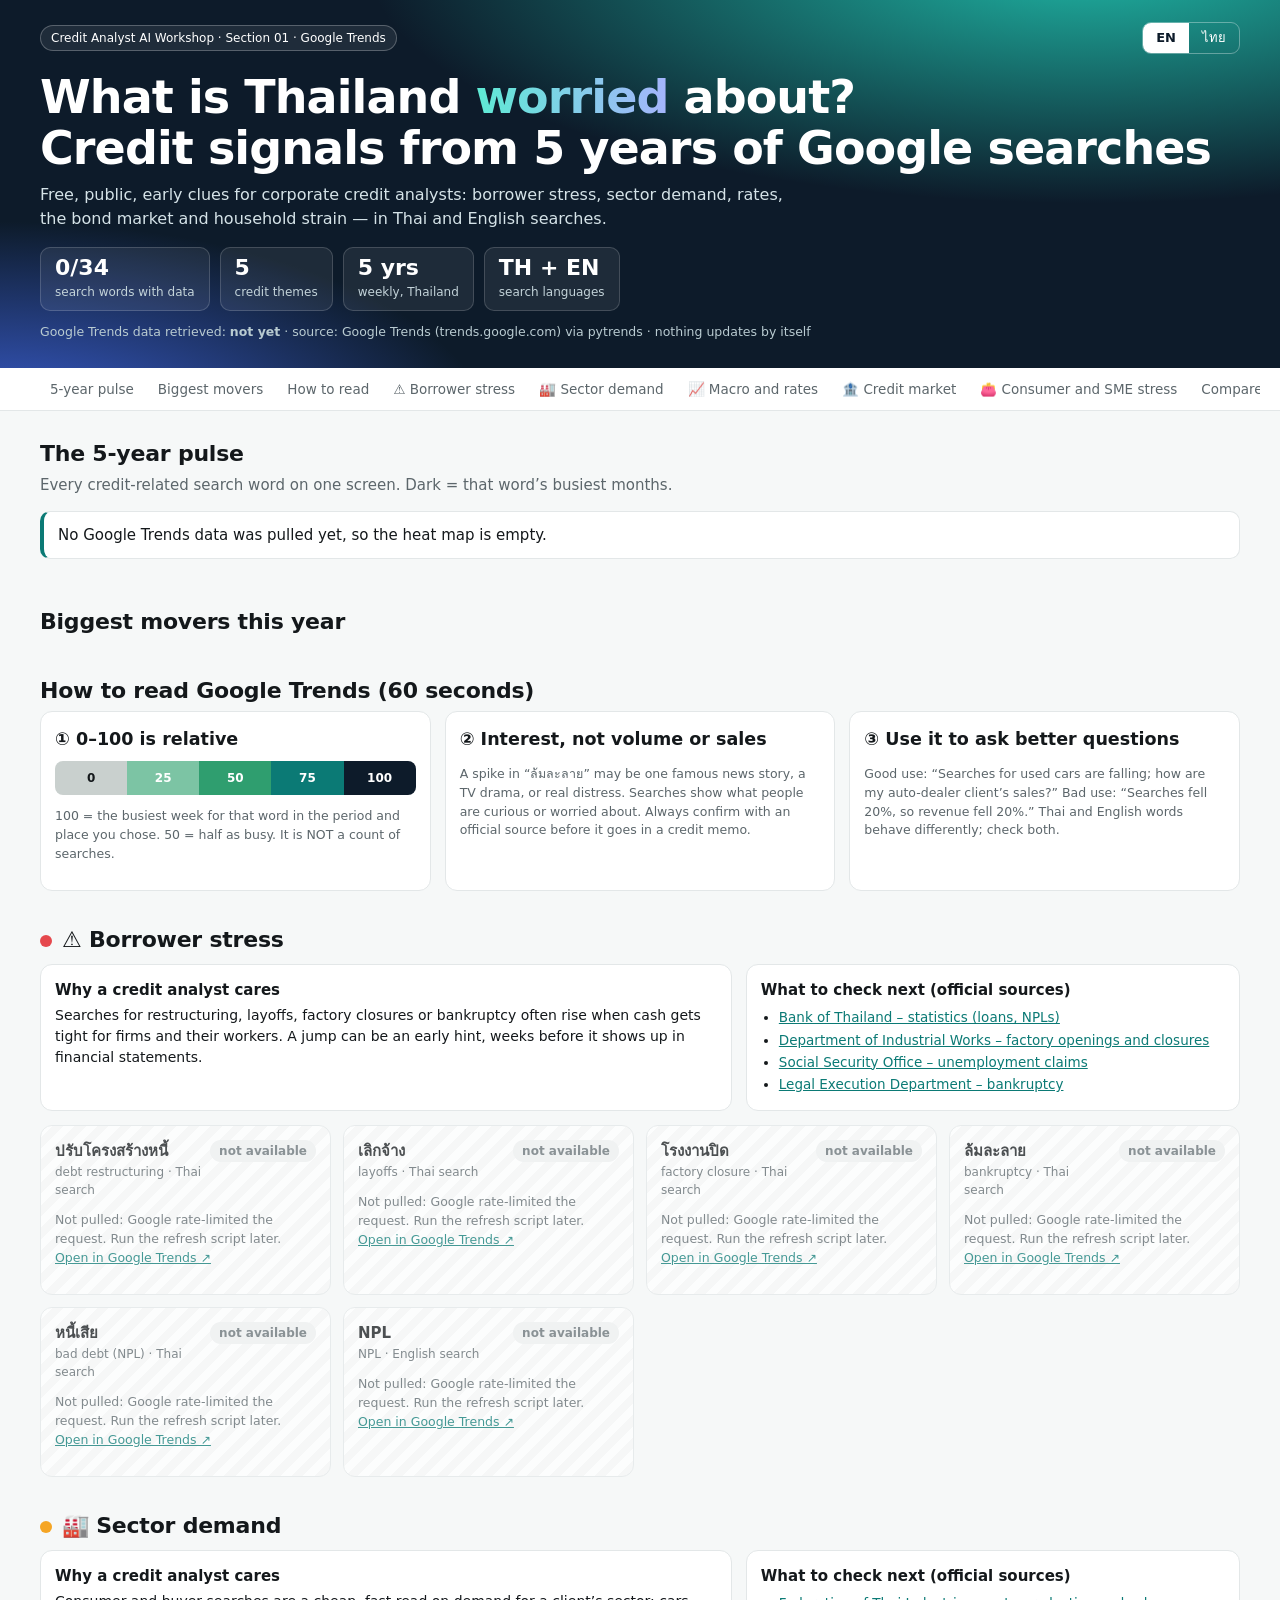
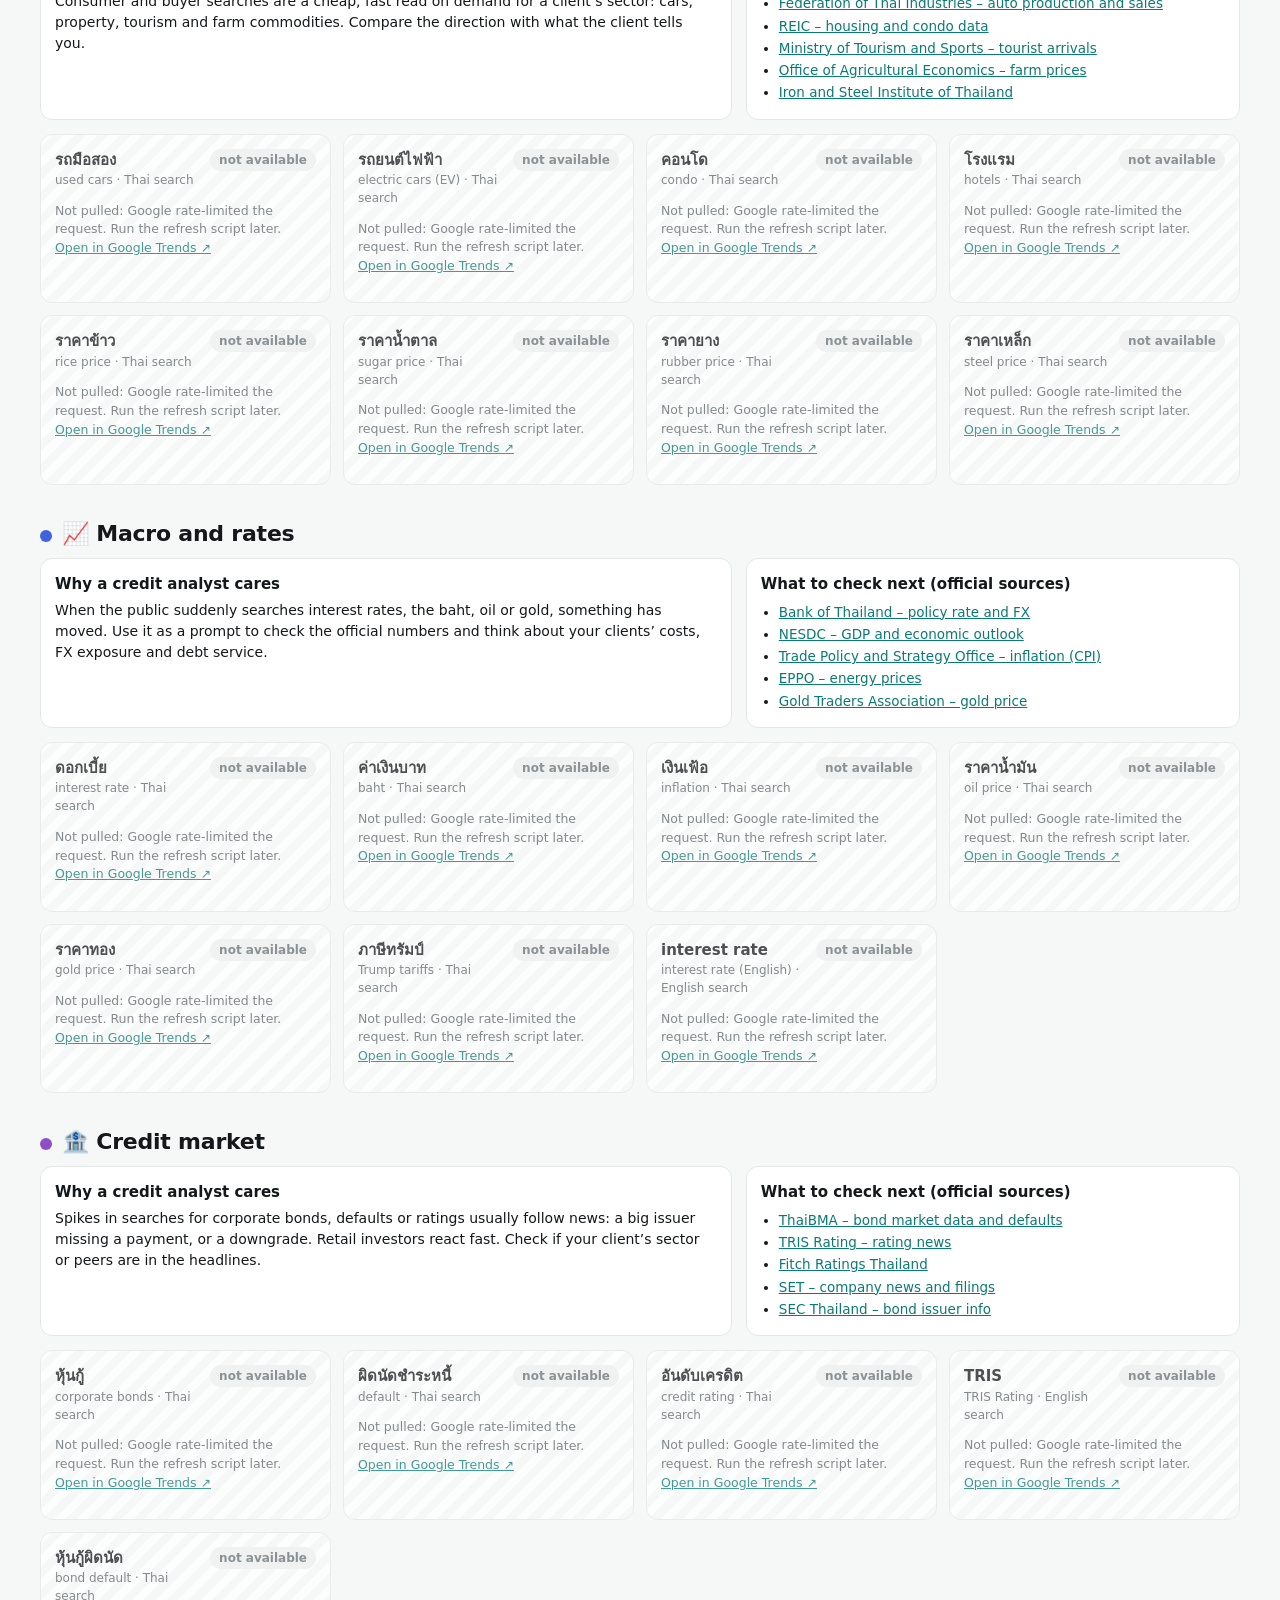
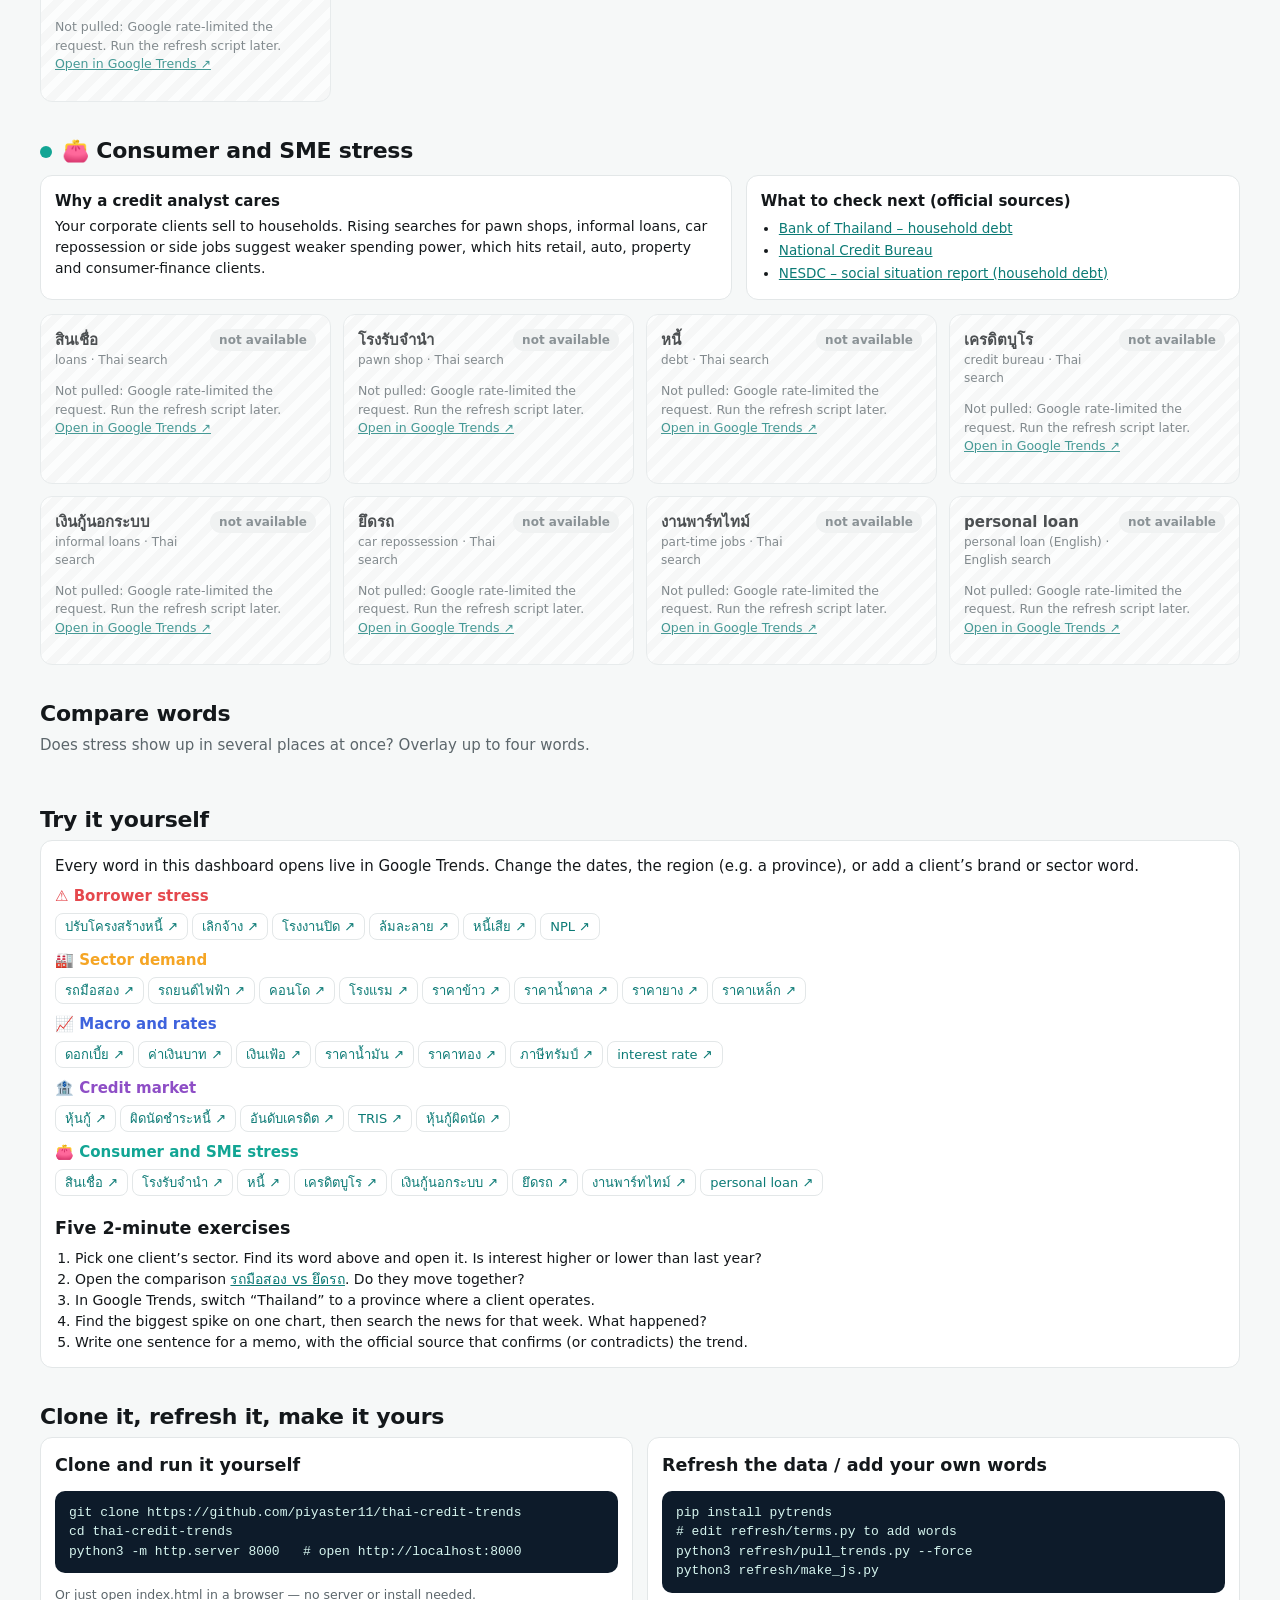
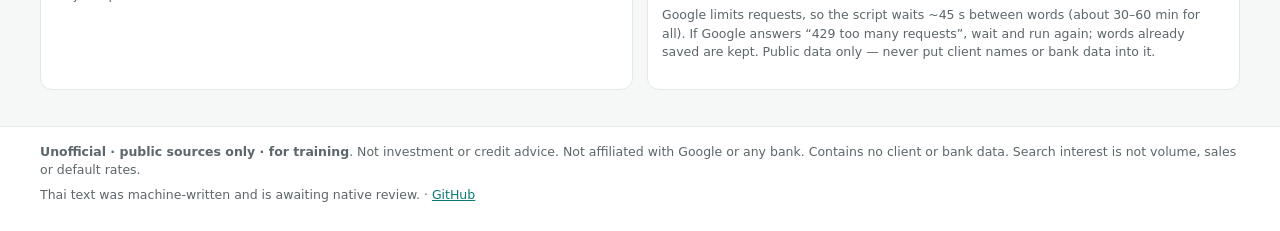
==== index.html @ 71bc517d "Thai Corporate Credit Trends dashboard (data pending)" ====
<!doctype html>
<html lang="en">
<head>
<meta charset="utf-8">
<meta name="viewport" content="width=device-width, initial-scale=1">
<title>Thai Corporate Credit Trends · เทรนด์สินเชื่อธุรกิจไทย</title>
<meta name="description" content="Google Trends for Thai corporate credit analysts: borrower stress, sector demand, macro, credit market and consumer stress. Thai + English. Unofficial, for training.">
<link rel="stylesheet" href="style.css">
</head>
<body data-lg="en">
<header class="hero"><div class="wrap">
 <div class="toprow"><span class="pill" id="t-badge"></span>
  <div class="seg" role="group" aria-label="Language"><button data-lang="en">EN</button><button data-lang="th">ไทย</button></div></div>
 <h1 id="t-title"></h1><p class="sub" id="t-sub"></p>
 <div class="stats" id="stats"></div>
 <p class="fresh" id="fresh"></p>
</div></header>
<nav class="nav" id="nav"><div class="wrap" id="navin"></div></nav>
<main class="wrap" id="main"></main>
<footer><div class="wrap" id="foot"></div></footer>
<div class="modal" id="modal" hidden><div class="mbox"><button class="x" id="mx" aria-label="close">×</button><div id="mbody"></div></div></div>
<script src="content.js"></script>
<script src="data/trends.js"></script>
<script src="app.js"></script>
</body>
</html>
---- style.css ----
:root{--ink:#14181b;--mute:#5c666b;--faint:#8b9499;--line:#e3e7e8;--bg:#f6f8f8;--card:#fff;--up:#0a7b5c;--dn:#c2261e;--fl:#667075;--acc:#0b7a75;--r:12px}
*{box-sizing:border-box}html{scroll-behavior:smooth}
body{margin:0;font:15px/1.5 "Inter","Noto Sans Thai","Sarabun",system-ui,-apple-system,"Segoe UI",sans-serif;color:var(--ink);background:var(--bg)}
.wrap{max-width:1240px;margin:0 auto;padding:0 20px}
a{color:var(--acc)}
.hero{background:radial-gradient(1200px 400px at 85% -10%,#1fb5a4 0,transparent 60%),radial-gradient(900px 400px at 0% 120%,#3e63dd 0,transparent 55%),#0d1b2a;color:#fff;padding:22px 0 26px}
.toprow{display:flex;justify-content:space-between;align-items:center;gap:10px;flex-wrap:wrap}
.pill{font-size:12px;border:1px solid #ffffff40;border-radius:99px;padding:3px 10px;background:#ffffff14}
.seg{display:inline-flex;border:1px solid #ffffff55;border-radius:9px;overflow:hidden}
.seg button{font:inherit;font-size:13px;background:transparent;color:#fff;border:0;padding:5px 13px;cursor:pointer}
.seg button.on{background:#fff;color:#0d1b2a;font-weight:650}
.hero h1{font-size:clamp(26px,4.4vw,46px);line-height:1.12;margin:18px 0 8px;letter-spacing:-.02em}
.hero h1 em{font-style:normal;background:linear-gradient(90deg,#5eead4,#a5b4fc);-webkit-background-clip:text;background-clip:text;color:transparent}
.hero .sub{max-width:760px;color:#d5e3e8;margin:0 0 16px;font-size:16px}
.stats{display:flex;gap:10px;flex-wrap:wrap}
.stat{background:#ffffff12;border:1px solid #ffffff2a;border-radius:10px;padding:8px 14px;min-width:110px}
.stat b{display:block;font-size:22px;line-height:1.1}.stat span{font-size:12px;color:#c3d3d9}
.fresh{font-size:12.5px;color:#b9cbd1;margin:12px 0 0}
.nav{position:sticky;top:0;z-index:5;background:#ffffffeb;backdrop-filter:blur(6px);border-bottom:1px solid var(--line)}
.nav .wrap{display:flex;gap:4px;overflow-x:auto;padding-top:6px;padding-bottom:6px;scrollbar-width:none}
.nav a{white-space:nowrap;text-decoration:none;color:var(--mute);font-size:13.5px;padding:5px 10px;border-radius:8px}
.nav a:hover{background:var(--bg);color:var(--ink)}
section{padding:26px 0 6px}
h2{font-size:22px;margin:0 0 4px;letter-spacing:-.01em}
.lede{color:var(--mute);margin:0 0 14px;max-width:820px}
.card{background:var(--card);border:1px solid var(--line);border-radius:var(--r);padding:14px;min-width:0}
.callout{background:#fff;border:1px solid var(--line);border-left:4px solid var(--acc);border-radius:10px;padding:12px 14px;margin:0 0 14px}
.note{font-size:12.5px;color:var(--mute)}
.grid2{display:grid;grid-template-columns:repeat(2,minmax(0,1fr));gap:14px}
.grid3{display:grid;grid-template-columns:repeat(3,minmax(0,1fr));gap:14px}
.spk{display:grid;grid-template-columns:repeat(auto-fill,minmax(270px,1fr));gap:12px}
.tc{cursor:pointer;transition:transform .12s,box-shadow .12s;position:relative}
.tc:hover{transform:translateY(-2px);box-shadow:0 6px 20px #0d1b2a14}
.tc h4{display:flex;justify-content:space-between;gap:8px;margin:0 0 6px;font-size:15px;align-items:flex-start}
.tc h4 small{display:block;font-weight:400;color:var(--mute);font-size:12px}
.arrow{font-size:12px;font-weight:650;border-radius:99px;padding:2px 9px;white-space:nowrap}
.arrow.up{background:#e3f4ee;color:var(--up)}.arrow.dn{background:#fdeceb;color:var(--dn)}.arrow.fl{background:#eef0f1;color:var(--fl)}
.tc svg{width:100%;height:auto;display:block}
.st{font-size:12px;color:var(--mute)}.st b{color:var(--ink)}
.rq{list-style:none;margin:8px 0 0;padding:0;font-size:12px}
.rq li{display:flex;justify-content:space-between;gap:8px;border-top:1px dashed var(--line);padding:3px 0}
.rq li span{overflow:hidden;text-overflow:ellipsis;white-space:nowrap}
.rq b{color:var(--up)}
.na{opacity:.75;background:repeating-linear-gradient(135deg,#fff,#fff 8px,#f6f7f7 8px,#f6f7f7 16px)}
.tag{display:inline-block;font-size:11px;border:1px solid var(--line);border-radius:99px;padding:0 7px;color:var(--mute);background:#fff}
.theme-h{display:flex;gap:10px;align-items:center;margin:0 0 4px}
.theme-h .dot{width:12px;height:12px;border-radius:50%}
.why{display:grid;grid-template-columns:minmax(0,1.4fr) minmax(0,1fr);gap:14px;margin:0 0 14px}
.why ul{margin:6px 0 0;padding-left:18px;font-size:13.5px}.why li{margin:2px 0}
.heat{overflow-x:auto}
.heat table{border-collapse:separate;border-spacing:2px;font-size:12px;min-width:860px;width:100%}
.heat td.lab{white-space:nowrap;padding-right:8px;text-align:right;color:var(--ink);cursor:pointer;max-width:200px;overflow:hidden;text-overflow:ellipsis}
.heat td.c{height:16px;border-radius:3px;min-width:8px}
.heat th{font-weight:400;color:var(--faint);font-size:11px;text-align:left}
.heat tr.th td{padding-top:10px;font-weight:650;font-size:12.5px}
.movers{display:grid;grid-template-columns:repeat(2,minmax(0,1fr));gap:14px}
.mv{display:flex;justify-content:space-between;align-items:center;padding:7px 0;border-top:1px solid var(--line);gap:10px;cursor:pointer}
.mv:first-of-type{border-top:0}
.mv .bar{height:8px;border-radius:4px}
.cmp-pick{display:flex;flex-wrap:wrap;gap:6px;margin:0 0 10px}
.chip{font:inherit;font-size:12.5px;border:1px solid var(--line);background:#fff;border-radius:99px;padding:3px 10px;cursor:pointer}
.chip.on{color:#fff;border-color:transparent}
.big svg{width:100%;height:auto;display:block}
.legend{display:flex;flex-wrap:wrap;gap:12px;font-size:12.5px;margin:6px 0}
.legend i{display:inline-block;width:14px;height:3px;border-radius:2px;vertical-align:middle;margin-right:5px}
.scale{display:flex;height:34px;border-radius:8px;overflow:hidden;margin:8px 0 4px}
.scale div{flex:1;display:flex;align-items:center;justify-content:center;font-size:12px;color:#fff;font-weight:600}
.try a.tl{display:inline-block;margin:3px 4px 3px 0;font-size:13px;text-decoration:none;border:1px solid var(--line);border-radius:8px;padding:3px 9px;background:#fff}
.try a.tl:hover{border-color:var(--acc)}
pre{background:#0d1b2a;color:#d6f5ef;border-radius:10px;padding:12px 14px;overflow-x:auto;font-size:13px}
footer{margin-top:30px;border-top:1px solid var(--line);background:#fff;padding:16px 0 26px;font-size:12.5px;color:var(--mute)}
.modal{position:fixed;inset:0;background:#0d1b2acc;z-index:20;display:flex;align-items:center;justify-content:center;padding:14px}
.modal[hidden]{display:none}
.mbox{background:#fff;border-radius:14px;max-width:980px;width:100%;max-height:92vh;overflow:auto;padding:18px;position:relative}
.x{position:absolute;right:10px;top:6px;font-size:26px;border:0;background:none;cursor:pointer;color:var(--mute)}
.tip{font-size:12.5px;min-height:20px;color:var(--ink)}
@media (max-width:820px){.grid2,.grid3,.why,.movers{grid-template-columns:1fr}.hero .sub{font-size:15px}.stat{min-width:0;flex:1 1 40%}}
@media print{.nav,.seg,.modal{display:none}}
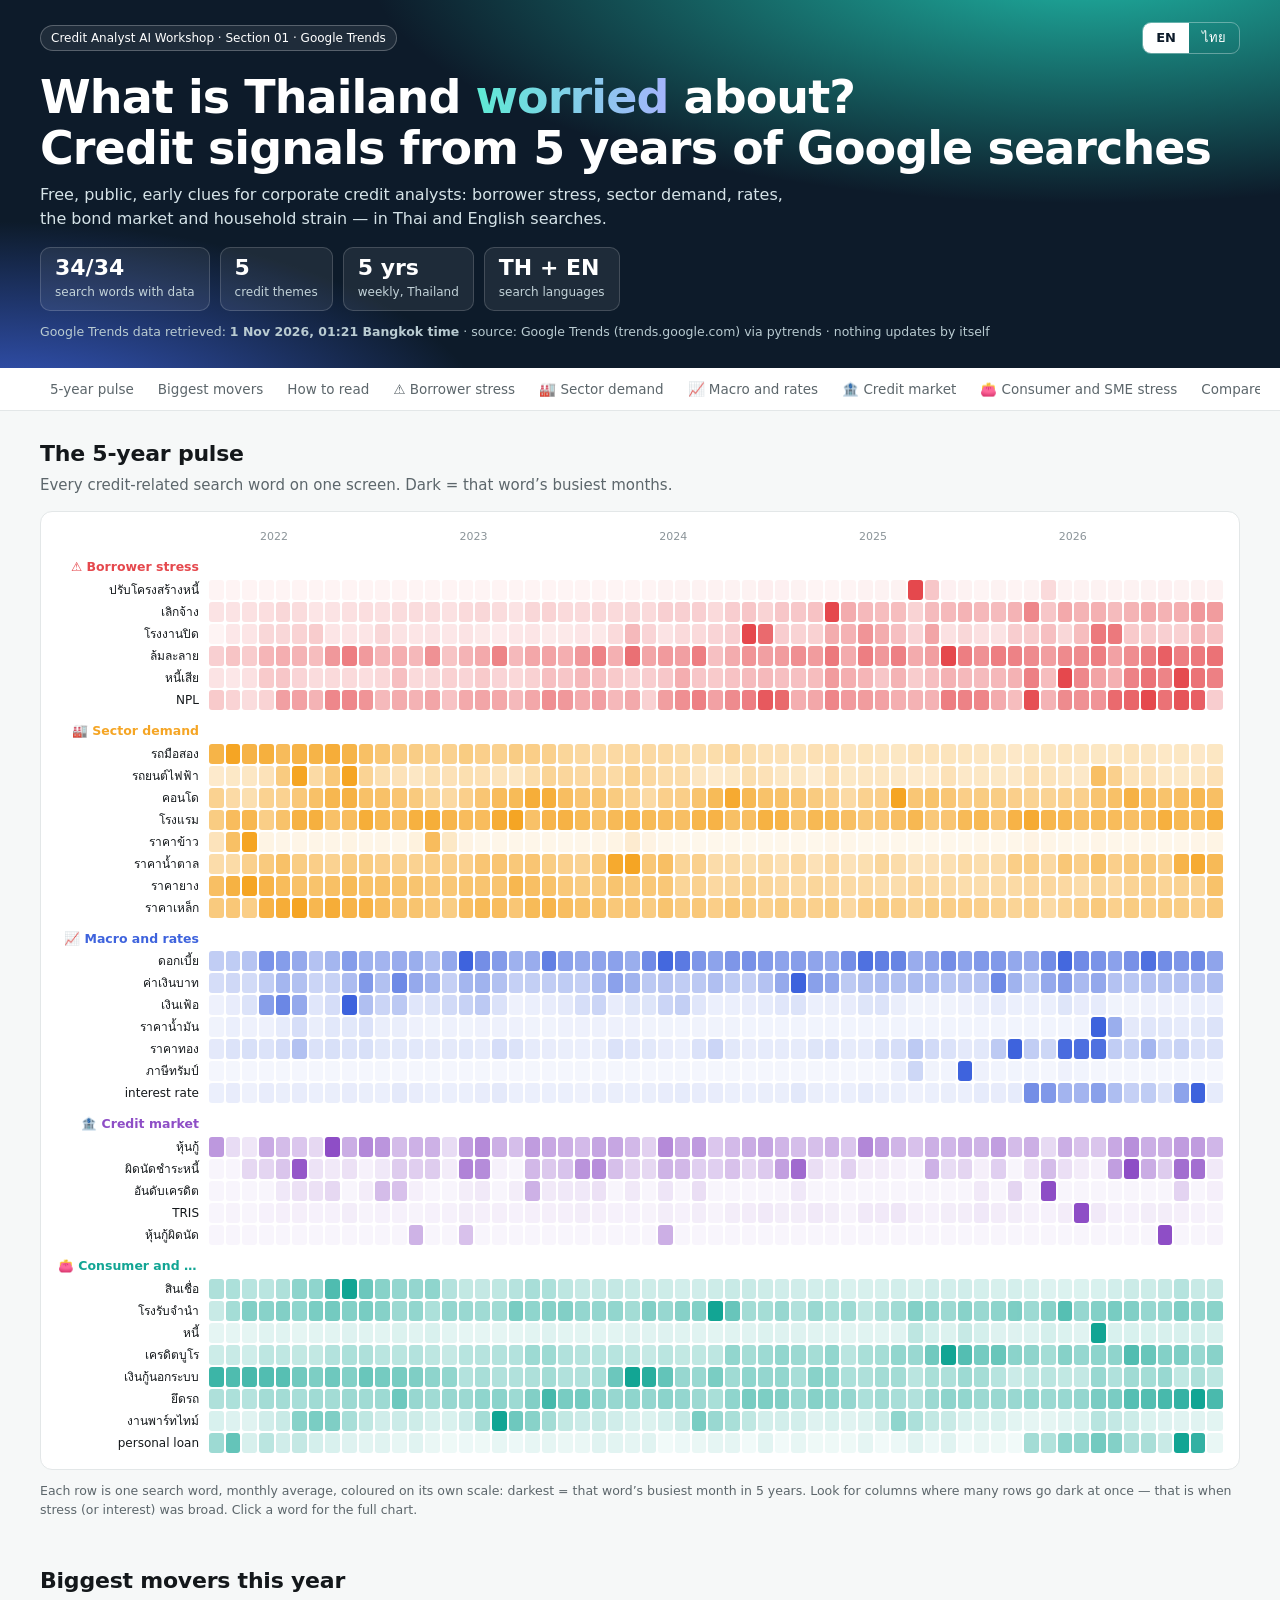
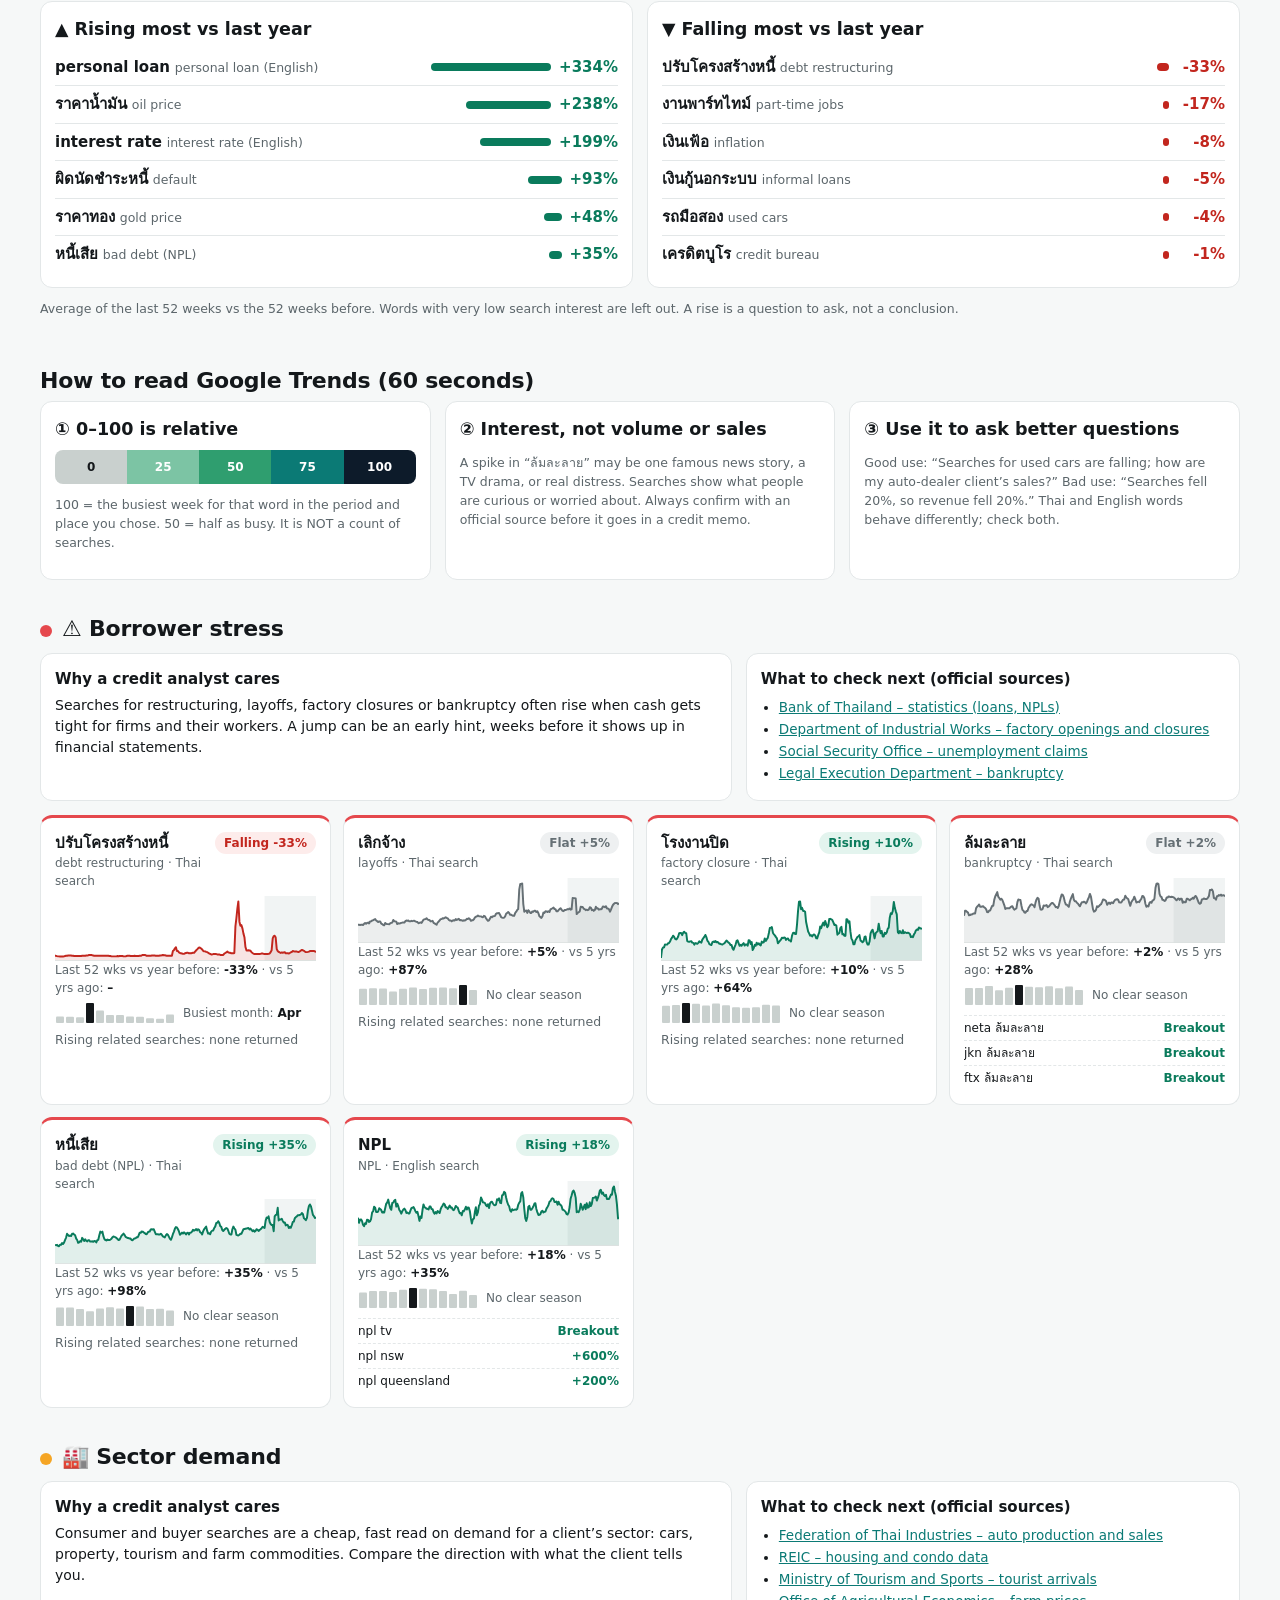
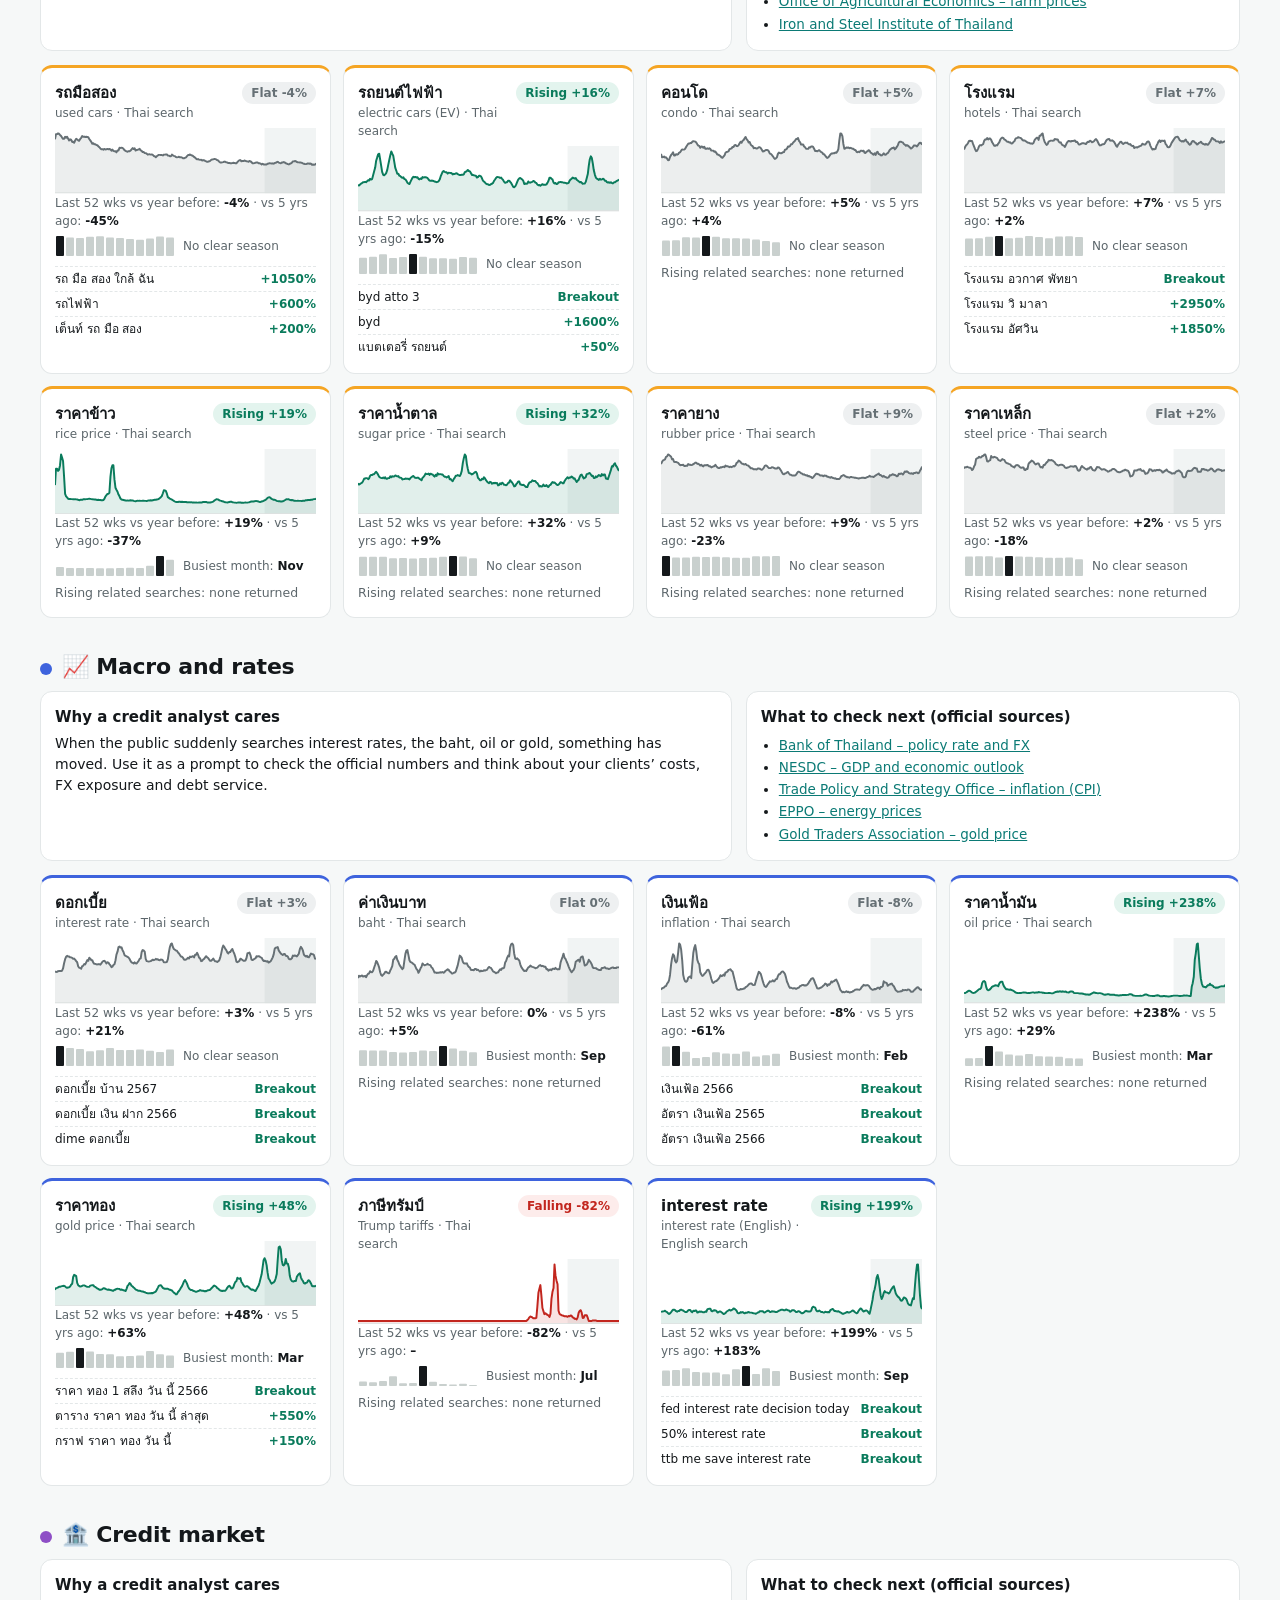
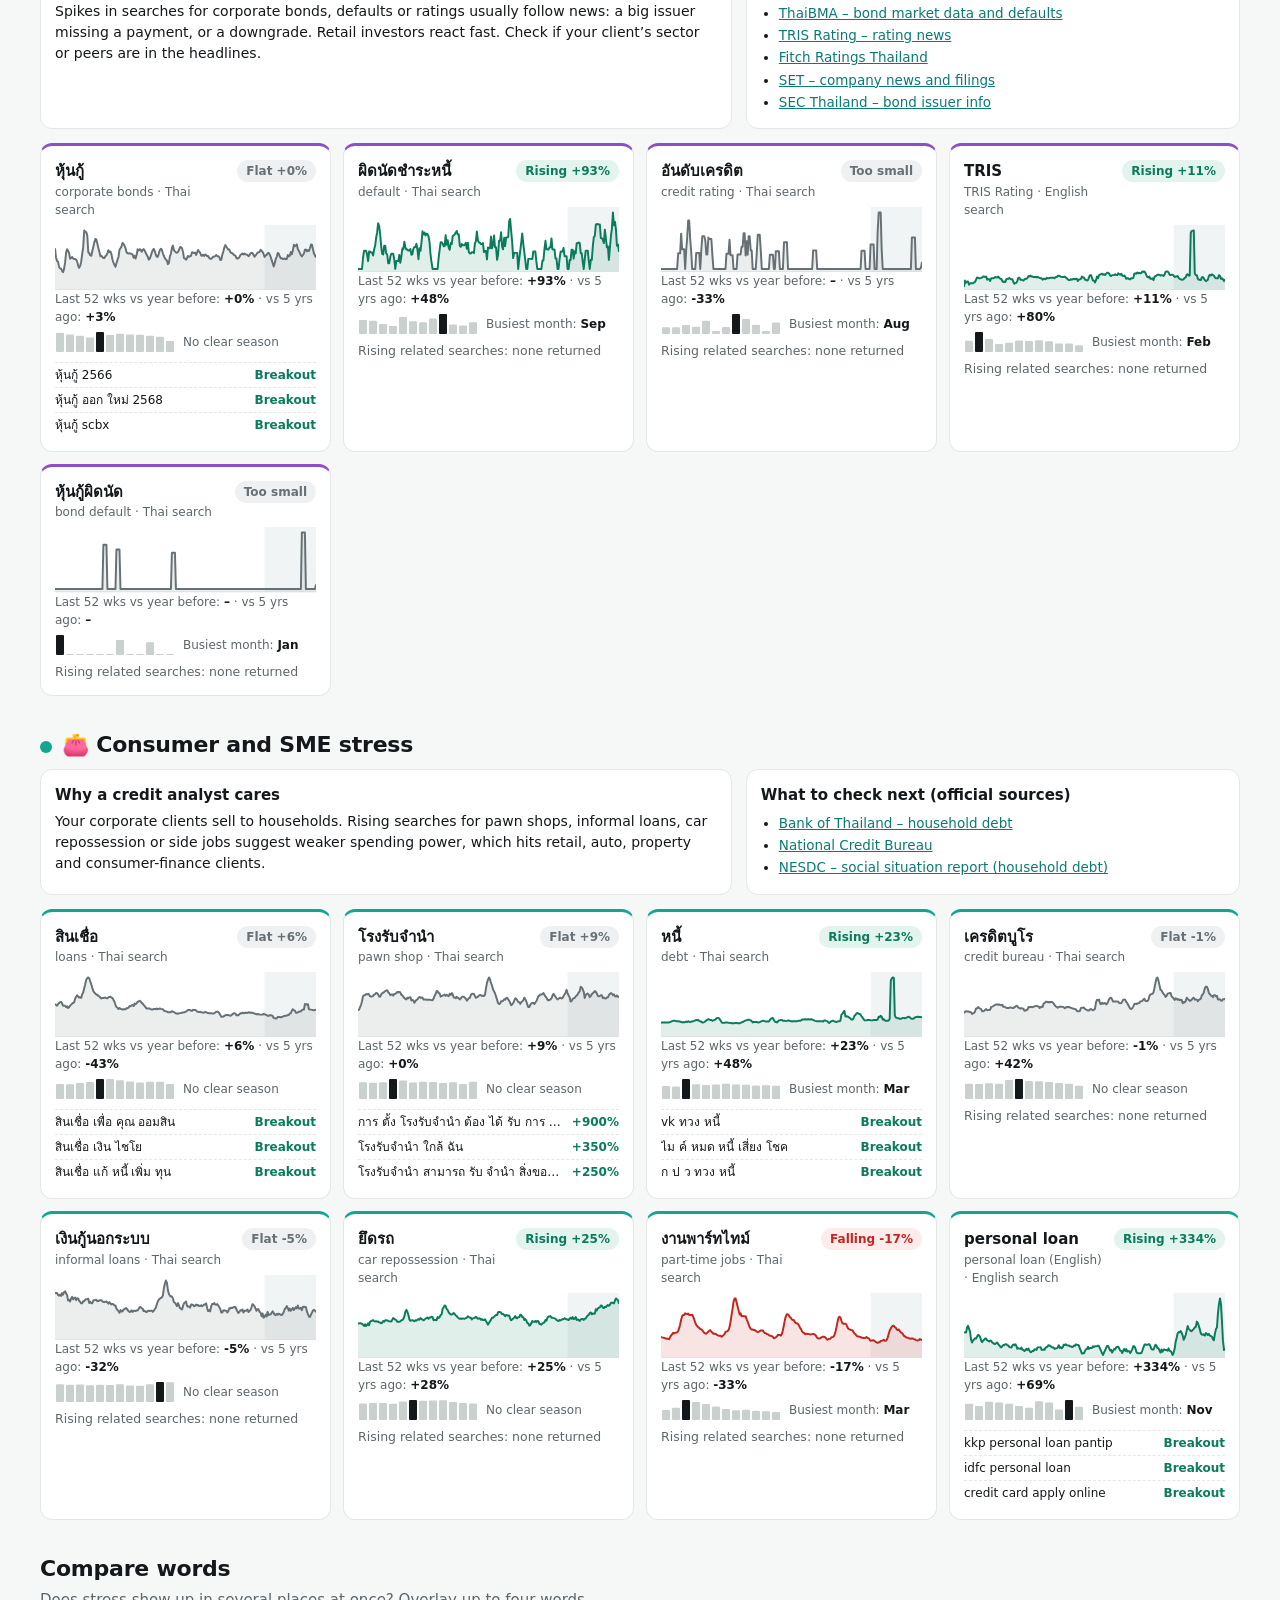
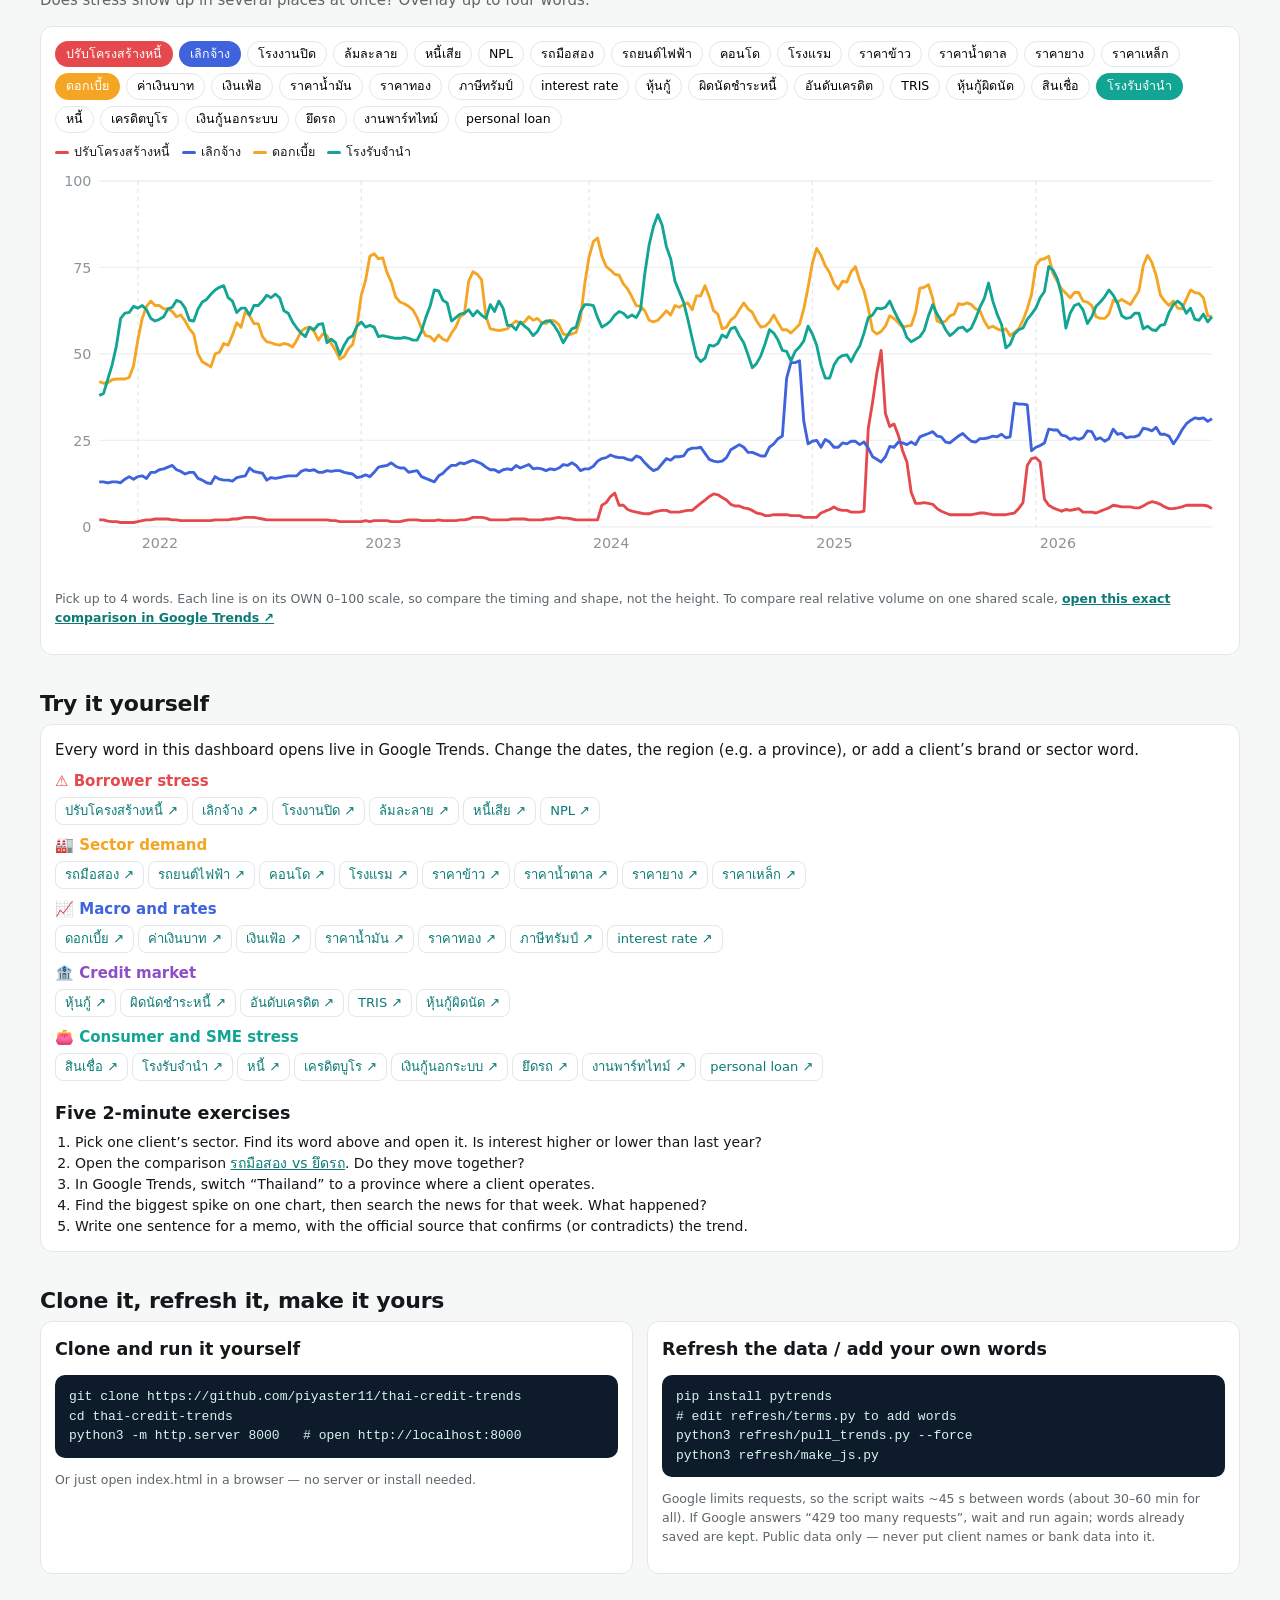
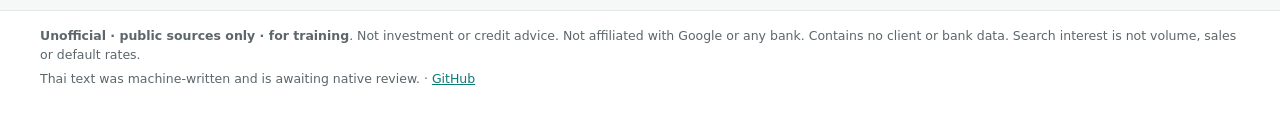
==== commit b32fc655: "Fixed-width heatmap columns, favicon" ====
--- a/index.html
+++ b/index.html
@@ -6,6 +6,7 @@
 <title>Thai Corporate Credit Trends · เทรนด์สินเชื่อธุรกิจไทย</title>
 <meta name="description" content="Google Trends for Thai corporate credit analysts: borrower stress, sector demand, macro, credit market and consumer stress. Thai + English. Unofficial, for training.">
 <link rel="stylesheet" href="style.css">
+<link rel="icon" href="data:image/svg+xml,%3Csvg xmlns=%22http://www.w3.org/2000/svg%22 viewBox=%220 0 100 100%22%3E%3Ctext y=%22.9em%22 font-size=%2290%22%3E📈%3C/text%3E%3C/svg%3E">
 </head>
 <body data-lg="en">
 <header class="hero"><div class="wrap">
--- a/style.css
+++ b/style.css
@@ -48,10 +48,11 @@
 .why{display:grid;grid-template-columns:minmax(0,1.4fr) minmax(0,1fr);gap:14px;margin:0 0 14px}
 .why ul{margin:6px 0 0;padding-left:18px;font-size:13.5px}.why li{margin:2px 0}
 .heat{overflow-x:auto}
-.heat table{border-collapse:separate;border-spacing:2px;font-size:12px;min-width:860px;width:100%}
-.heat td.lab{white-space:nowrap;padding-right:8px;text-align:right;color:var(--ink);cursor:pointer;max-width:200px;overflow:hidden;text-overflow:ellipsis}
+.heat table{table-layout:fixed;border-collapse:separate;border-spacing:2px;font-size:12px;min-width:860px;width:100%}
+.heat td.lab{width:150px;white-space:nowrap;padding-right:8px;text-align:right;color:var(--ink);cursor:pointer;max-width:200px;overflow:hidden;text-overflow:ellipsis}
 .heat td.c{height:16px;border-radius:3px;min-width:8px}
-.heat th{font-weight:400;color:var(--faint);font-size:11px;text-align:left}
+.heat th:first-child{width:150px}
+.heat th{overflow:visible;white-space:nowrap;font-weight:400;color:var(--faint);font-size:11px;text-align:left}
 .heat tr.th td{padding-top:10px;font-weight:650;font-size:12.5px}
 .movers{display:grid;grid-template-columns:repeat(2,minmax(0,1fr));gap:14px}
 .mv{display:flex;justify-content:space-between;align-items:center;padding:7px 0;border-top:1px solid var(--line);gap:10px;cursor:pointer}
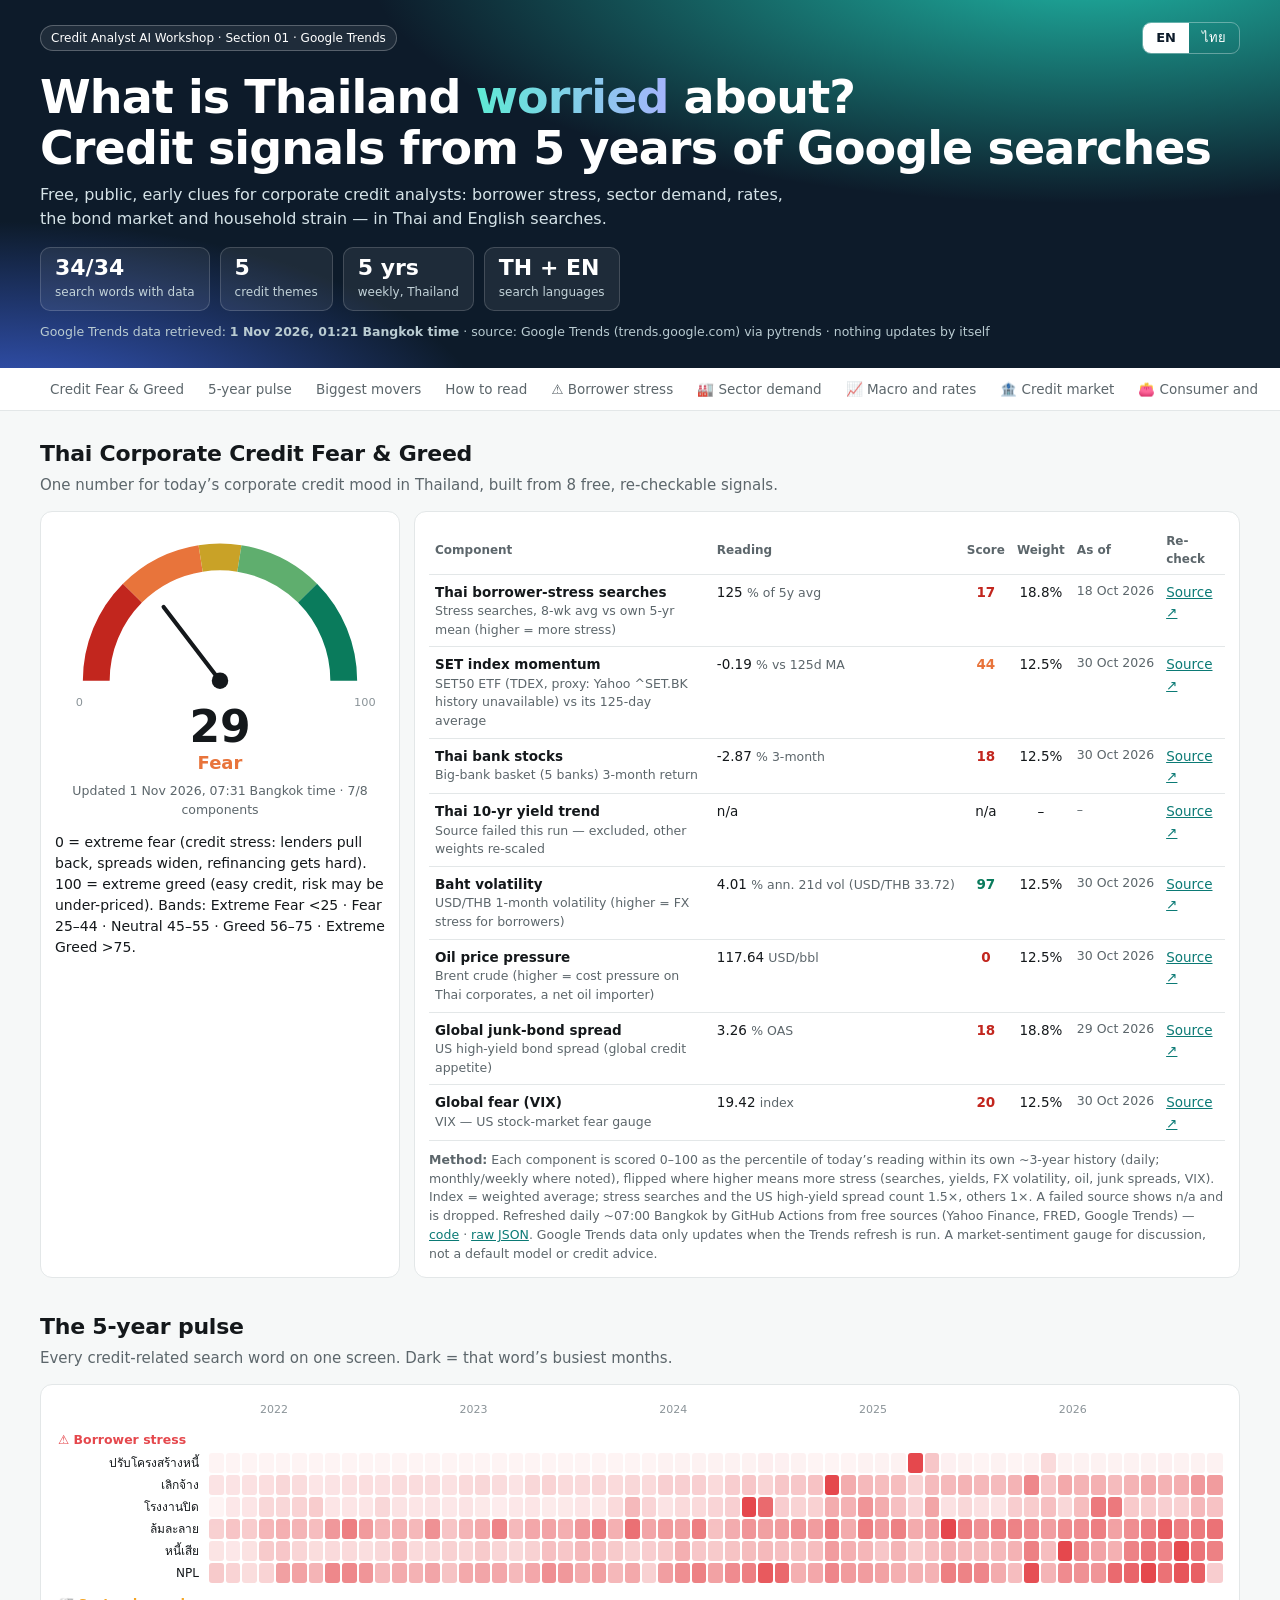
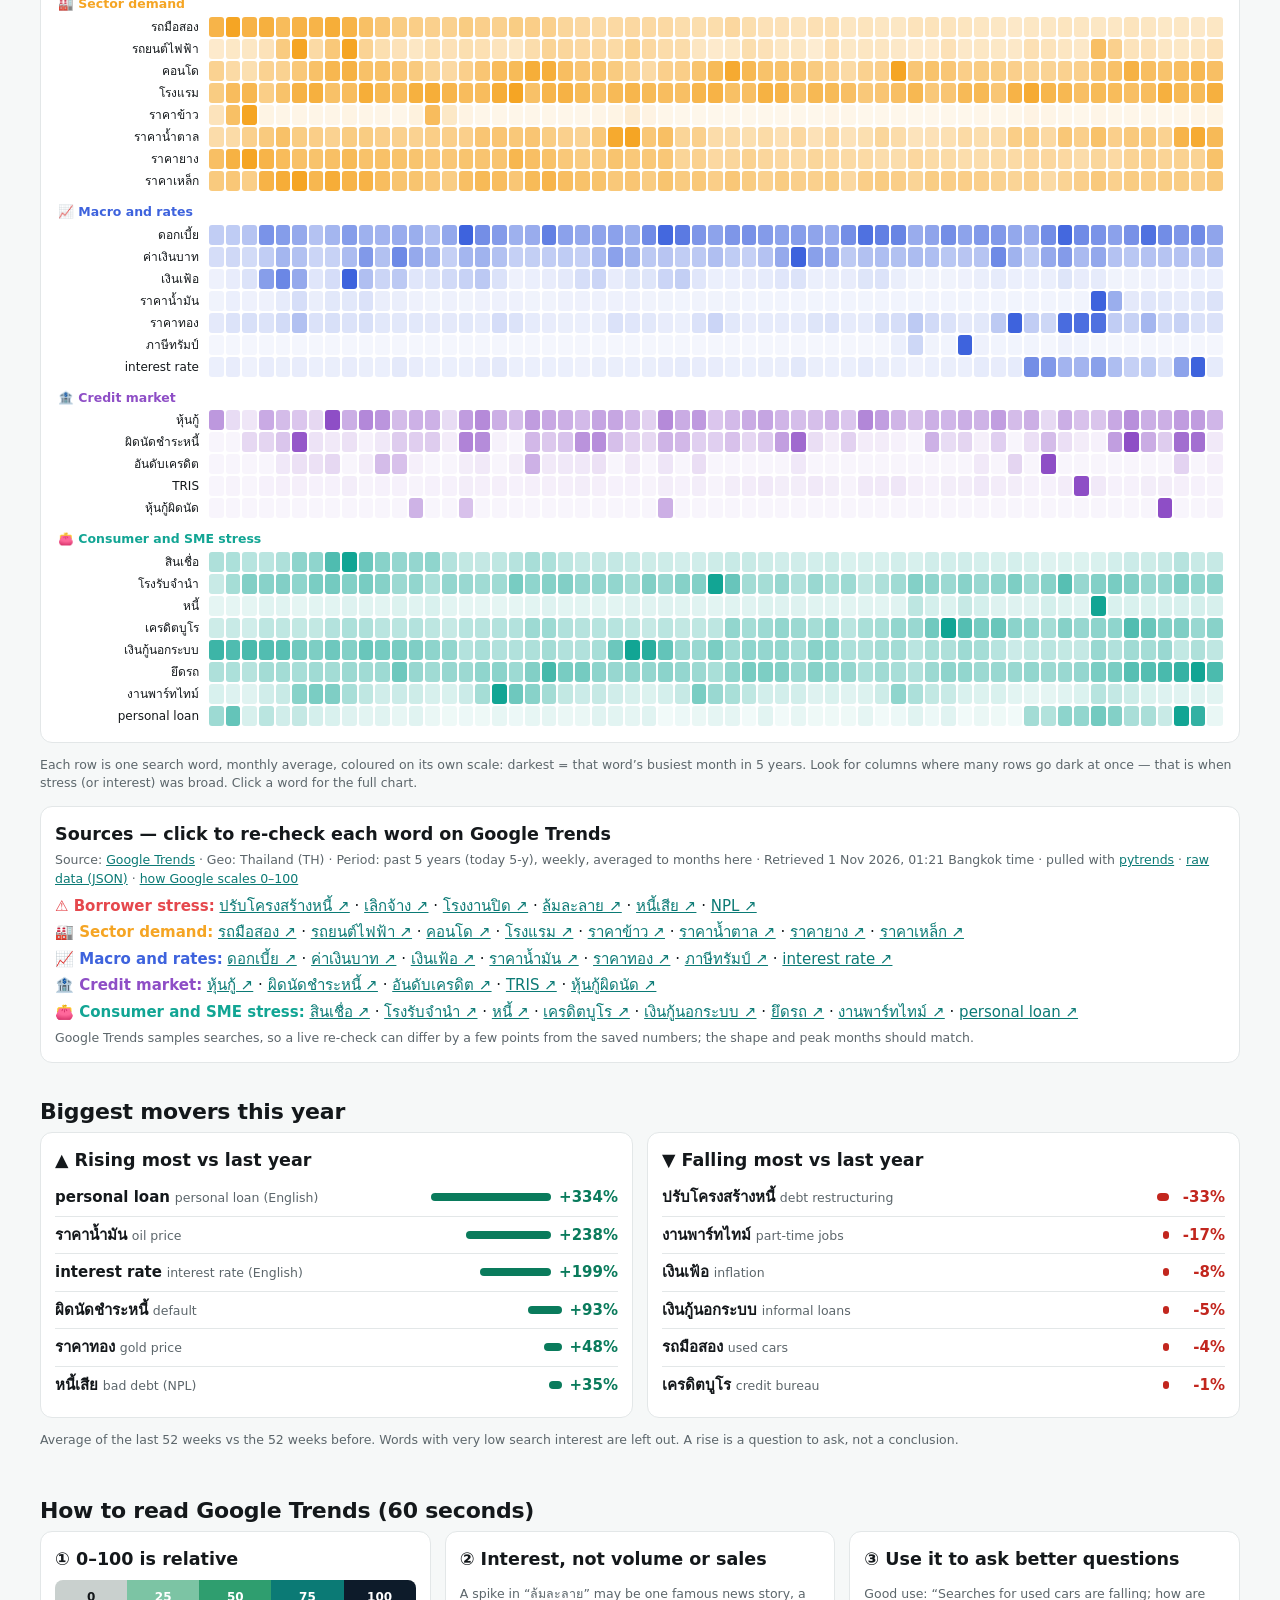
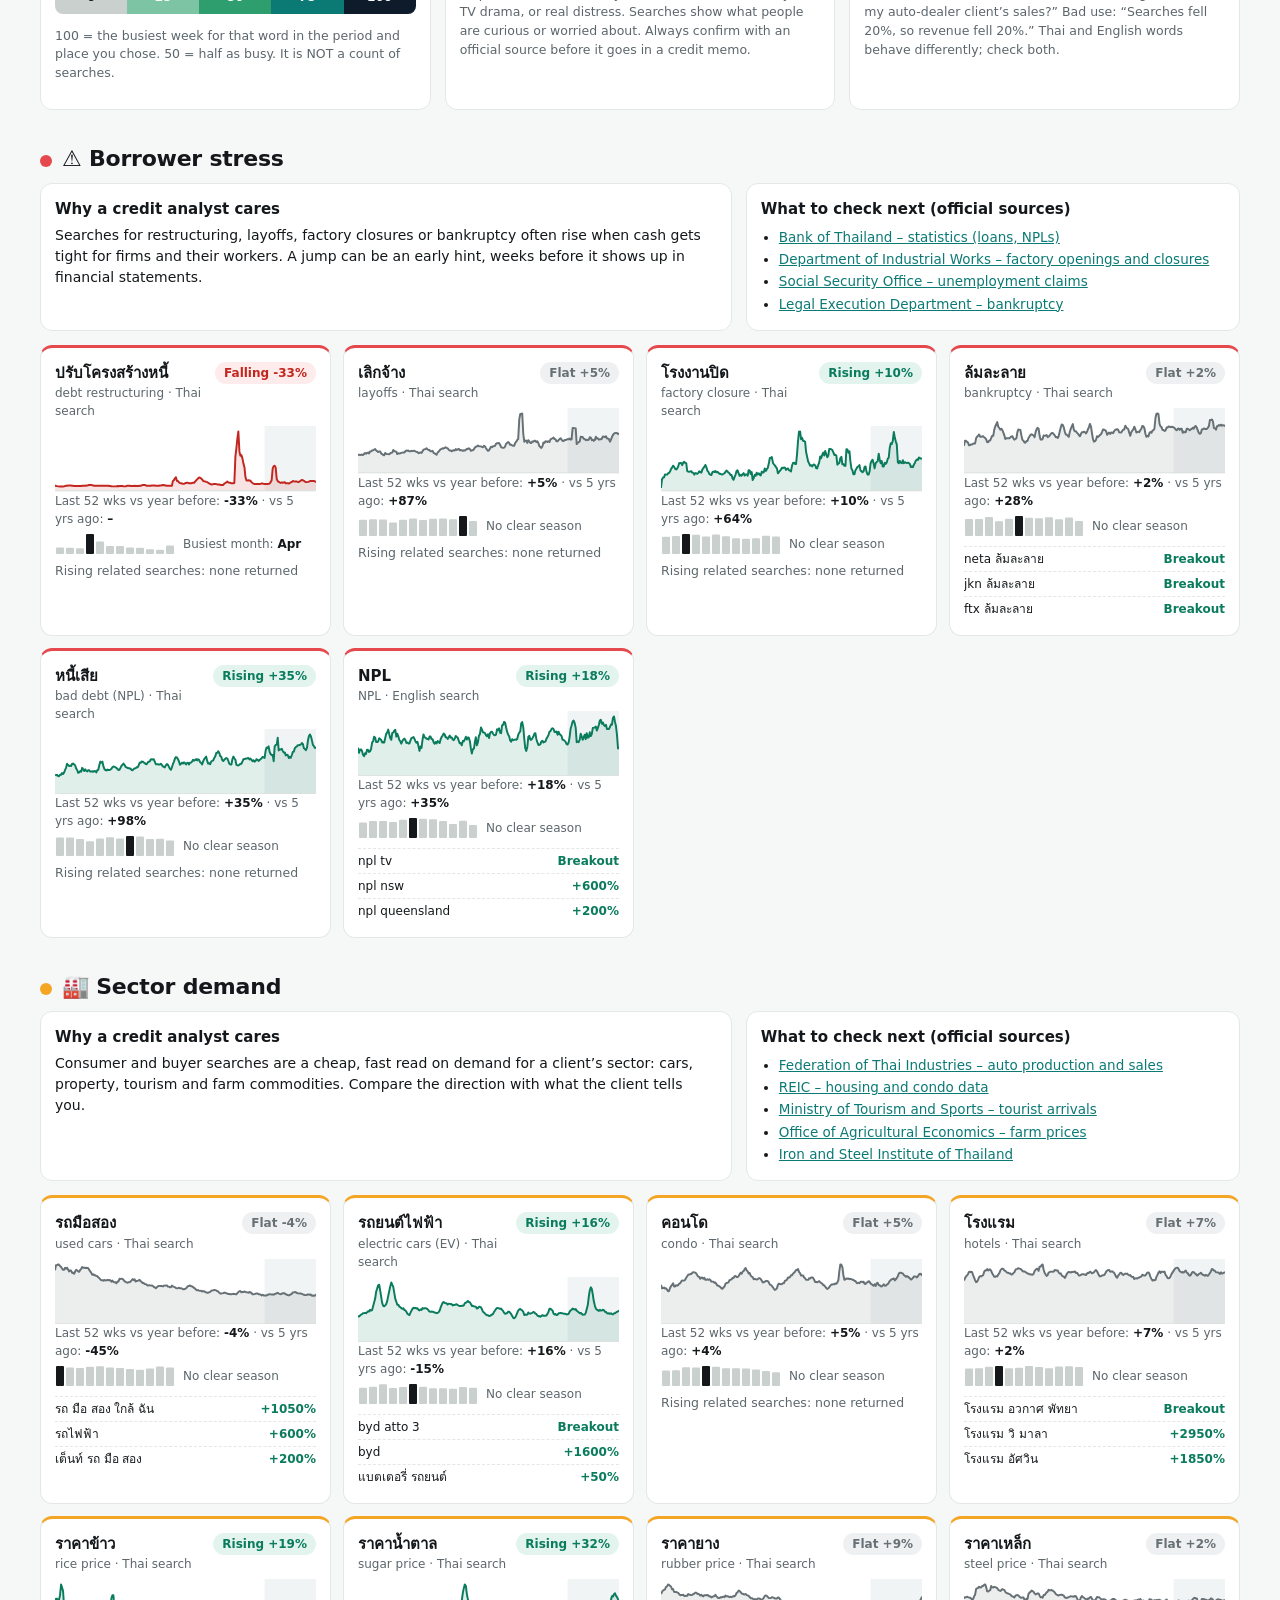
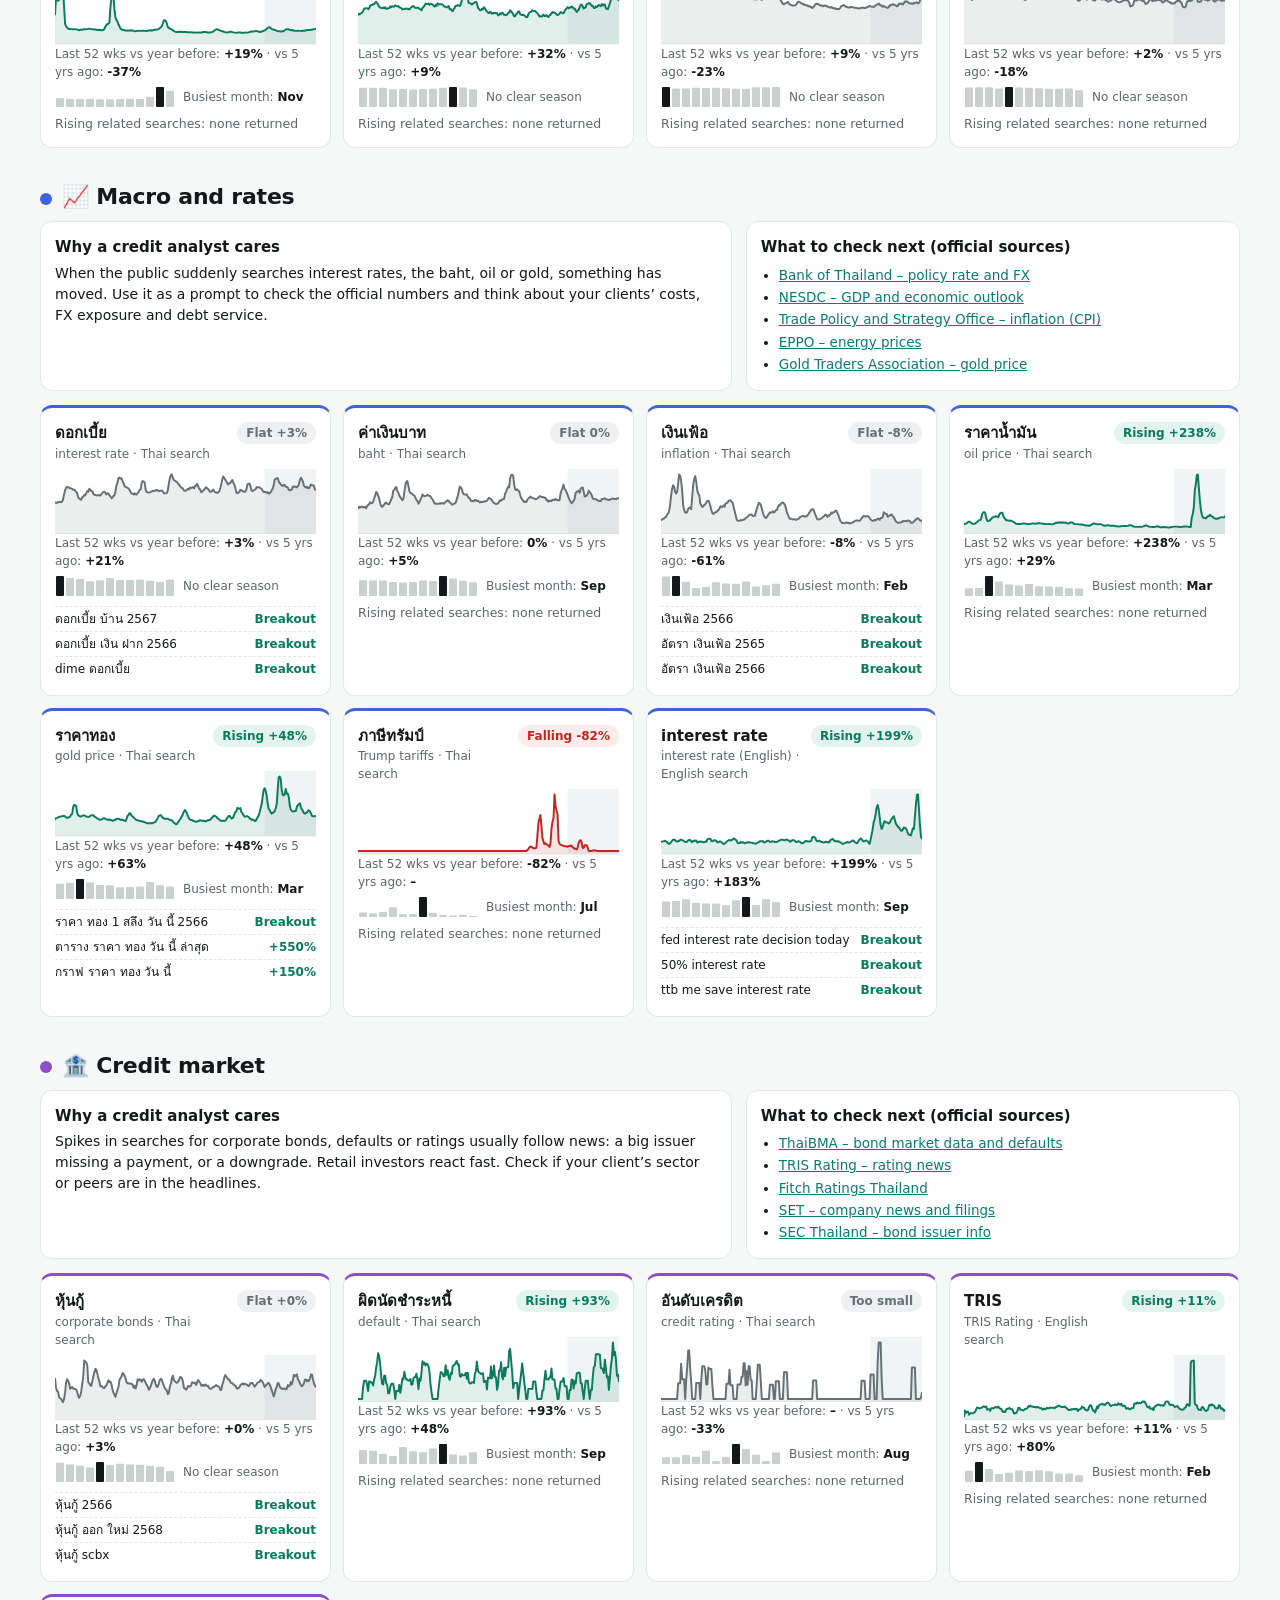
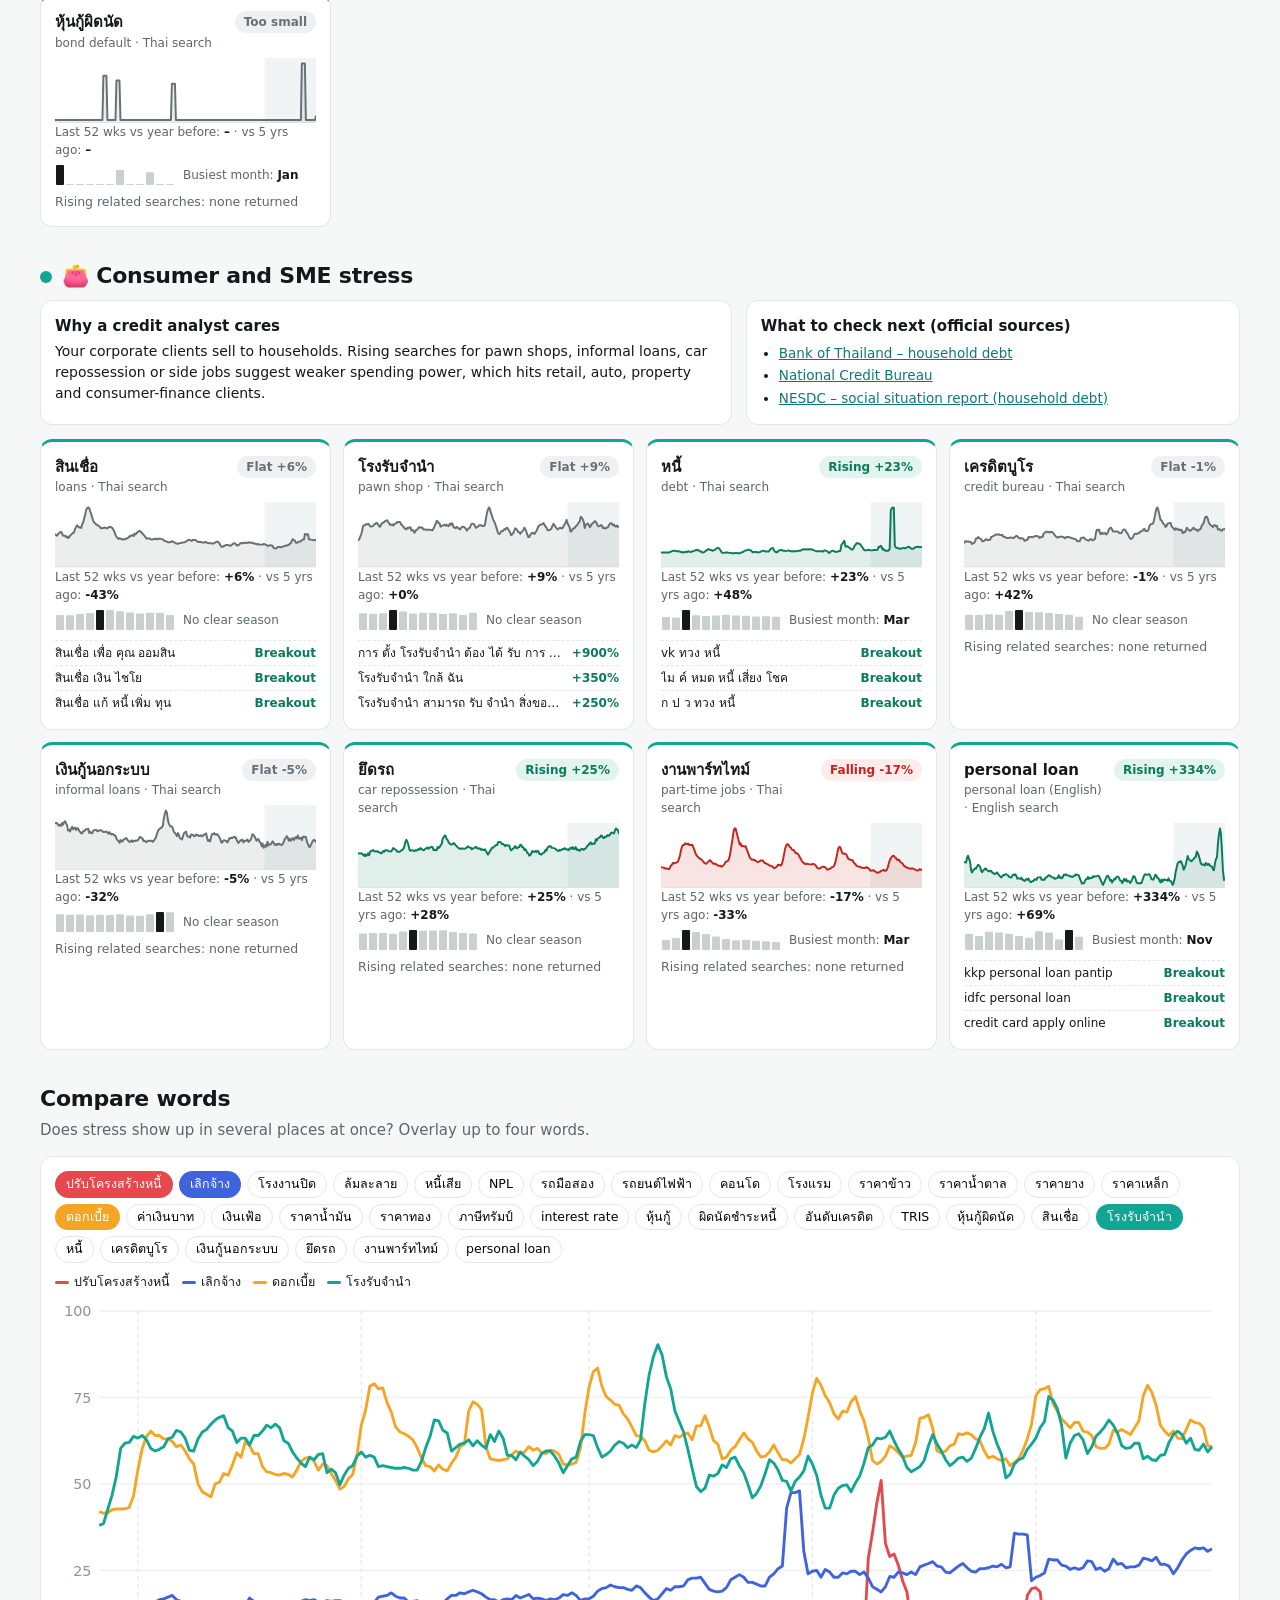
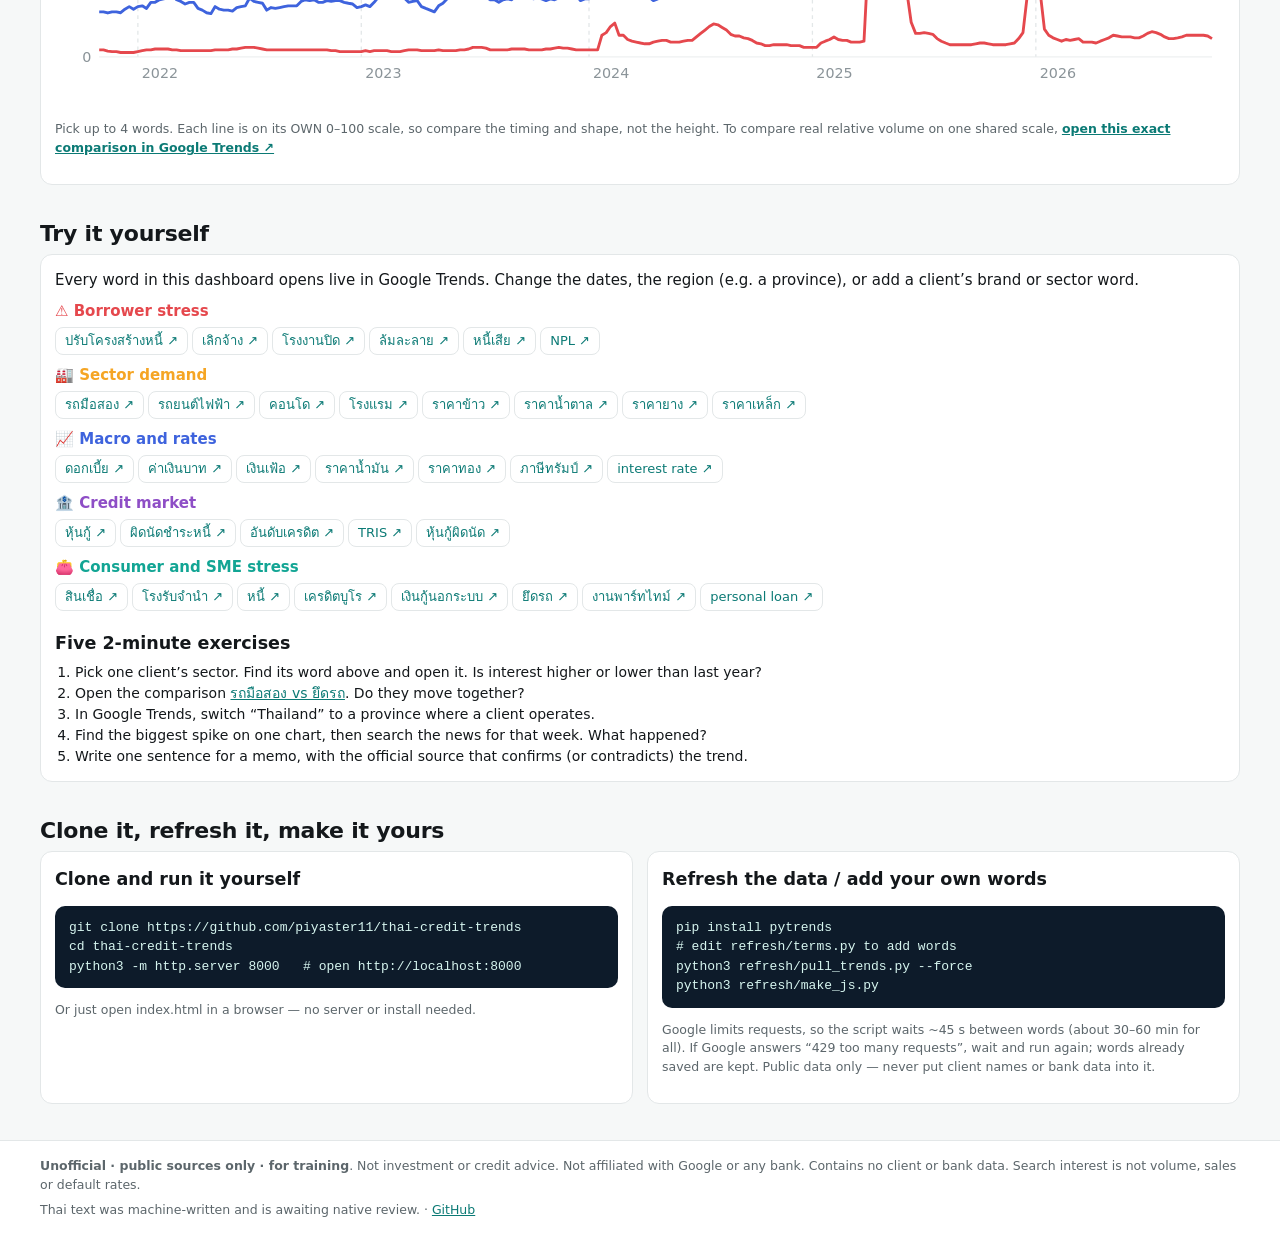
==== commit 5bc6bbfe: "Add Thai Corporate Credit Fear & Greed gauge at top (8 free components, daily refresh)" ====
--- a/index.html
+++ b/index.html
@@ -22,6 +22,7 @@
 <div class="modal" id="modal" hidden><div class="mbox"><button class="x" id="mx" aria-label="close">×</button><div id="mbody"></div></div></div>
 <script src="content.js"></script>
 <script src="data/trends.js"></script>
+<script src="data/credit_fg.js"></script>
 <script src="app.js"></script>
 </body>
 </html>
--- a/style.css
+++ b/style.css
@@ -77,3 +77,7 @@
 .tip{font-size:12.5px;min-height:20px;color:var(--ink)}
 @media (max-width:820px){.grid2,.grid3,.why,.movers{grid-template-columns:1fr}.hero .sub{font-size:15px}.stat{min-width:0;flex:1 1 40%}}
 @media print{.nav,.seg,.modal{display:none}}
+
+.fg{display:grid;grid-template-columns:minmax(0,360px) minmax(0,1fr);gap:14px}
+@media(max-width:820px){.fg{grid-template-columns:1fr}}
+.fgt{width:100%;border-collapse:collapse;font-size:13.5px}.fgt th{text-align:left;font-size:12px;color:var(--mute);border-bottom:1px solid var(--line);padding:6px}.fgt td{border-bottom:1px solid var(--line);padding:7px 6px;vertical-align:top}
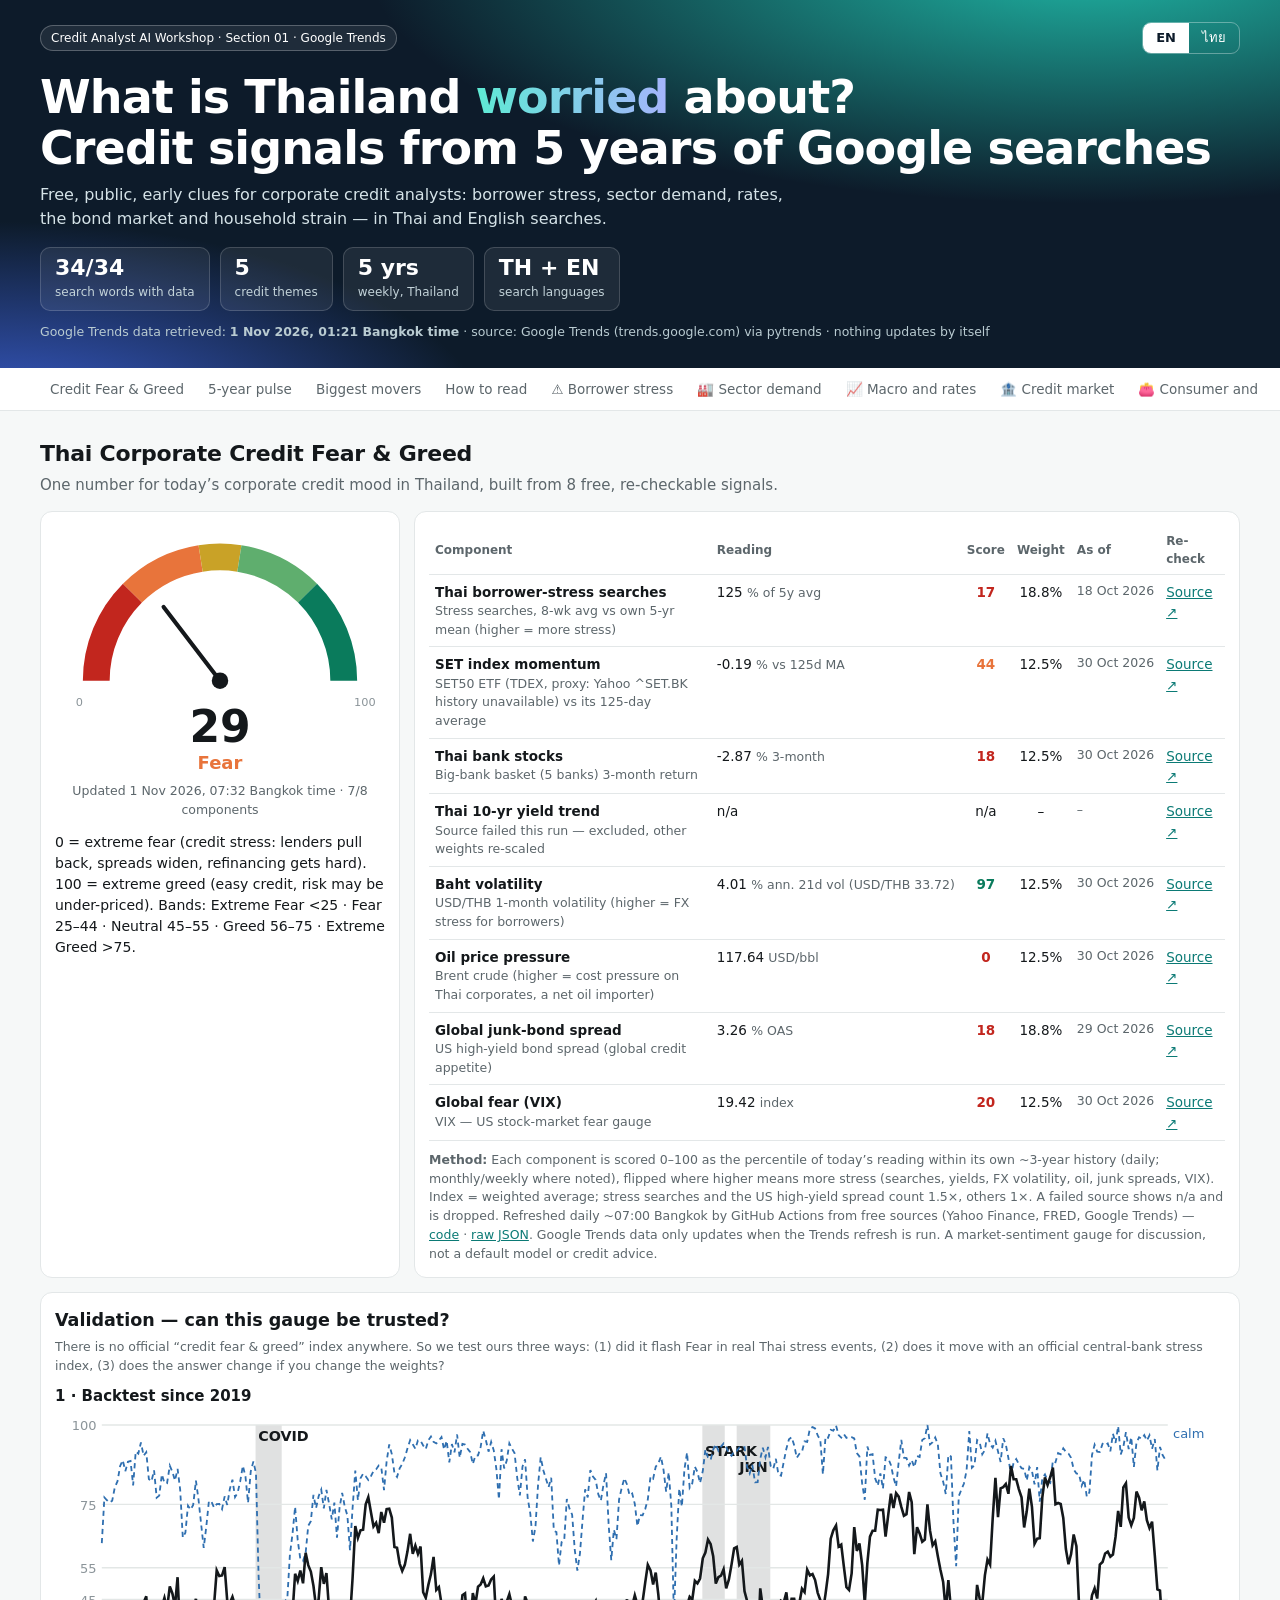
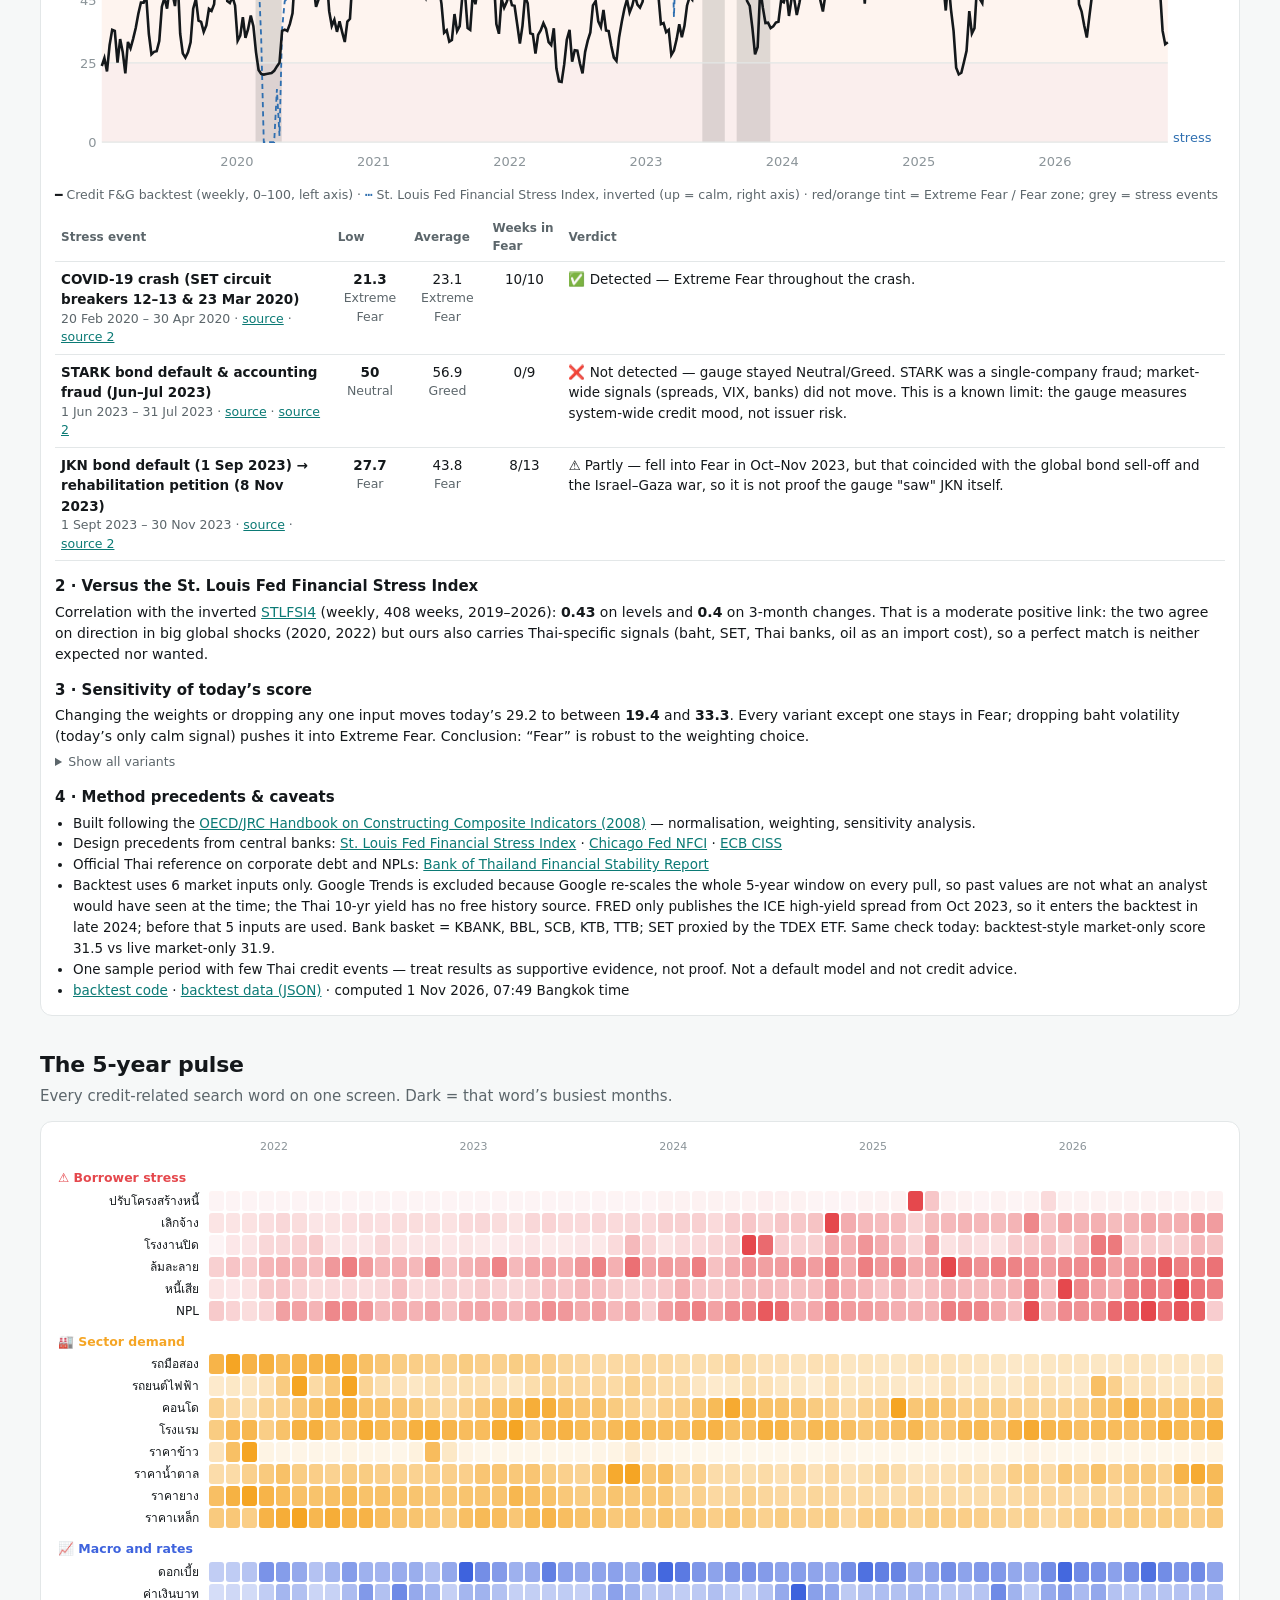
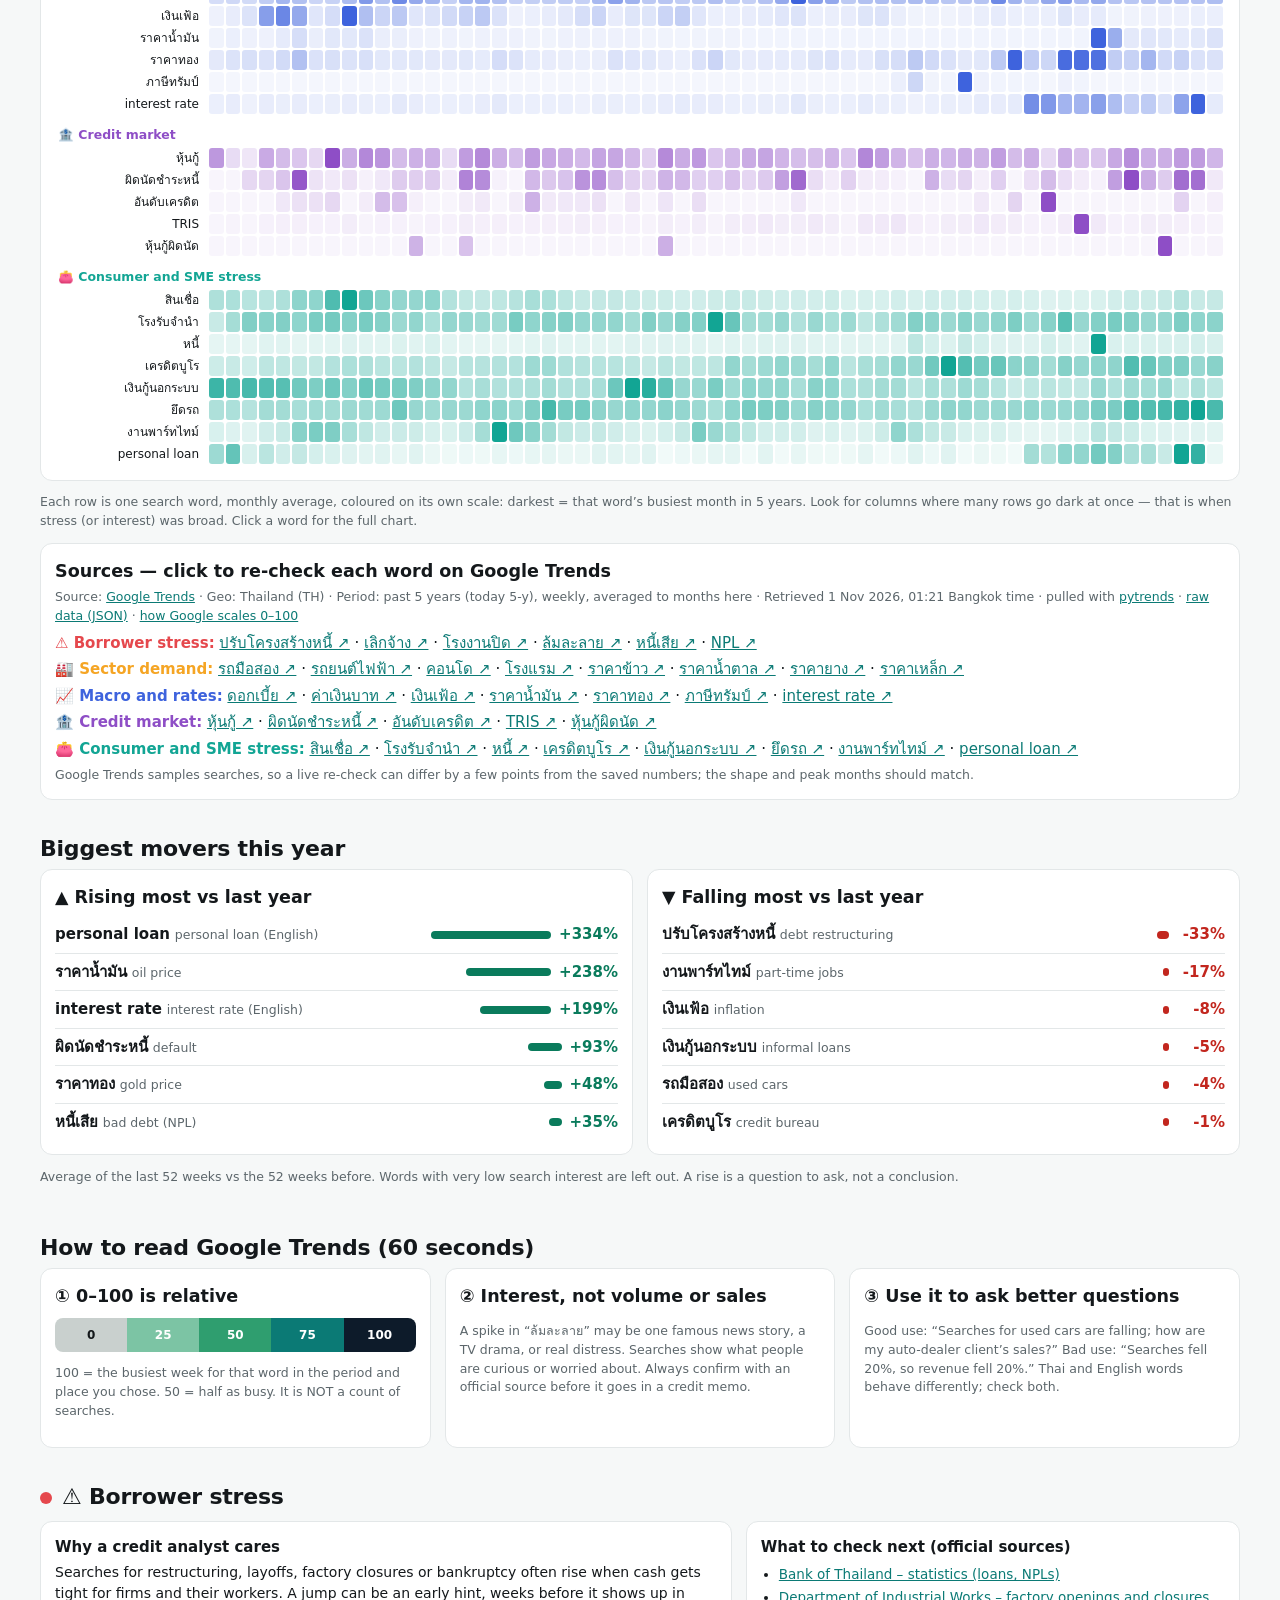
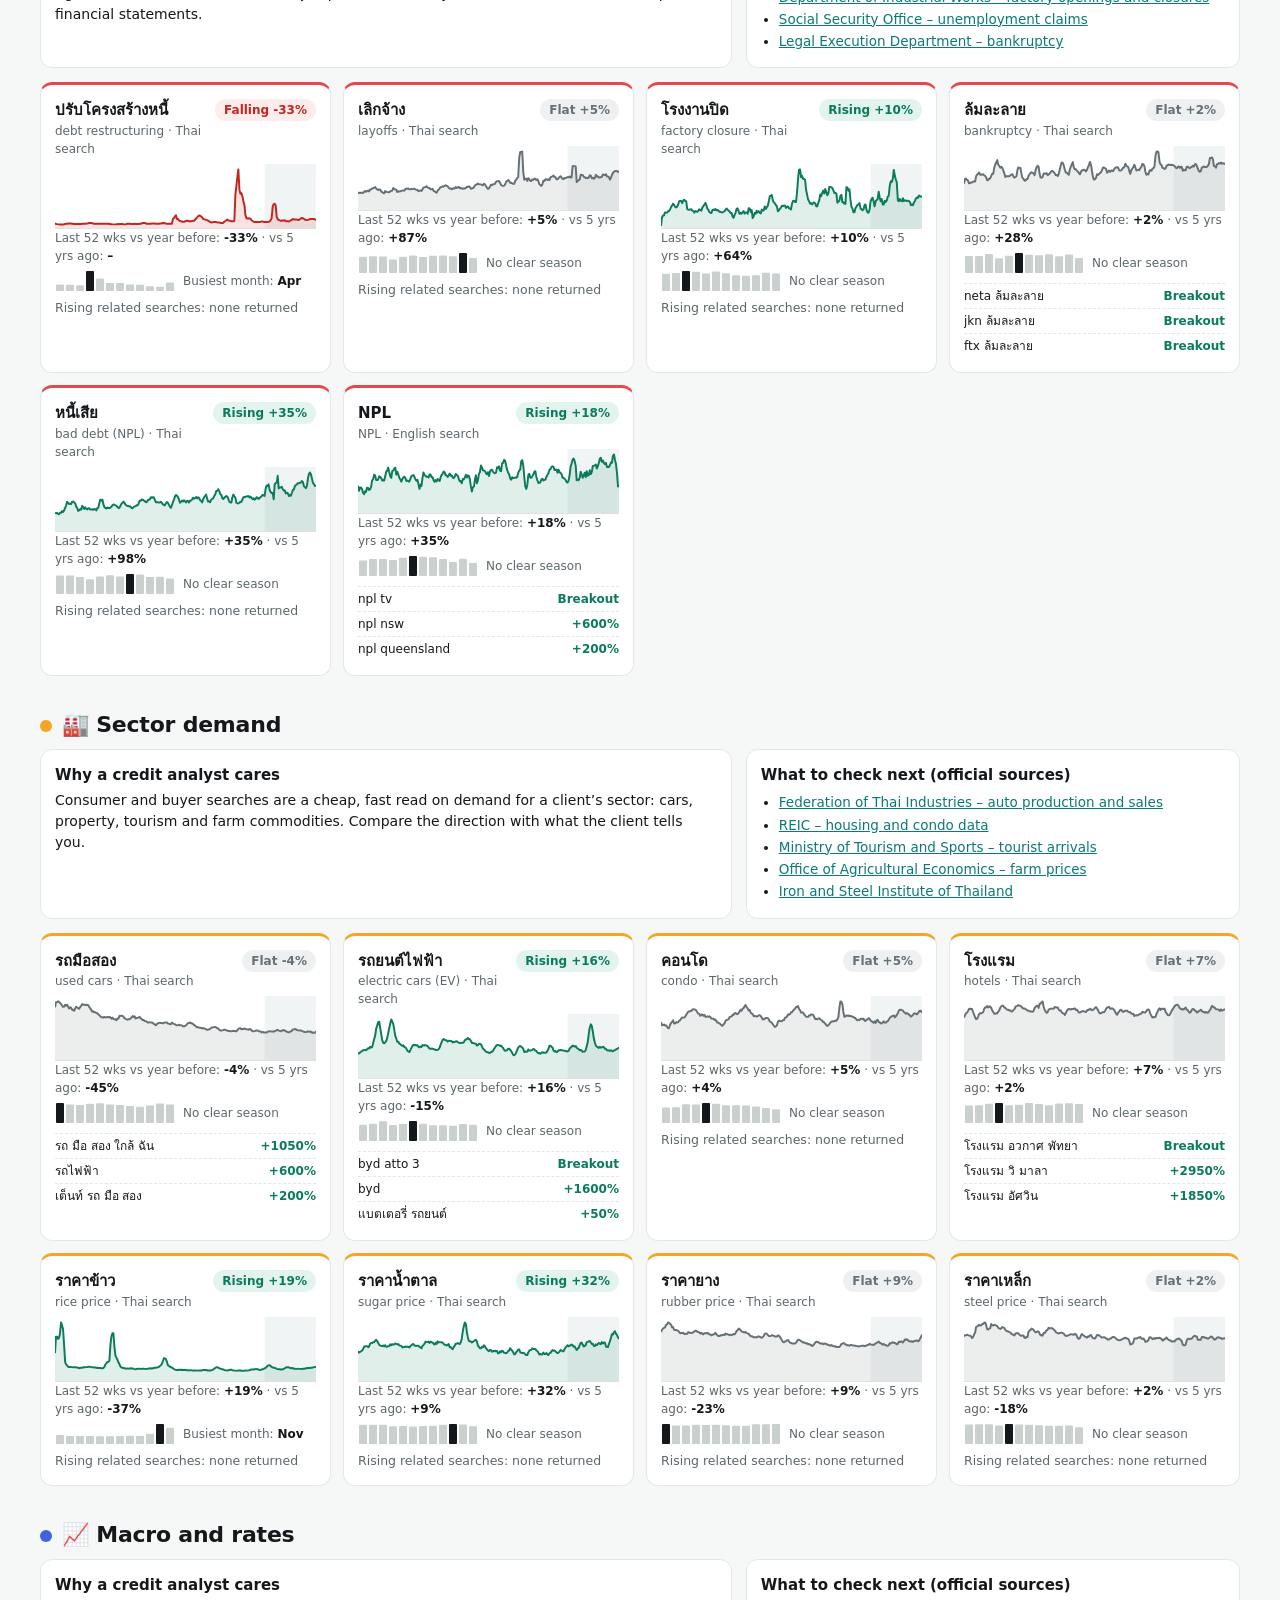
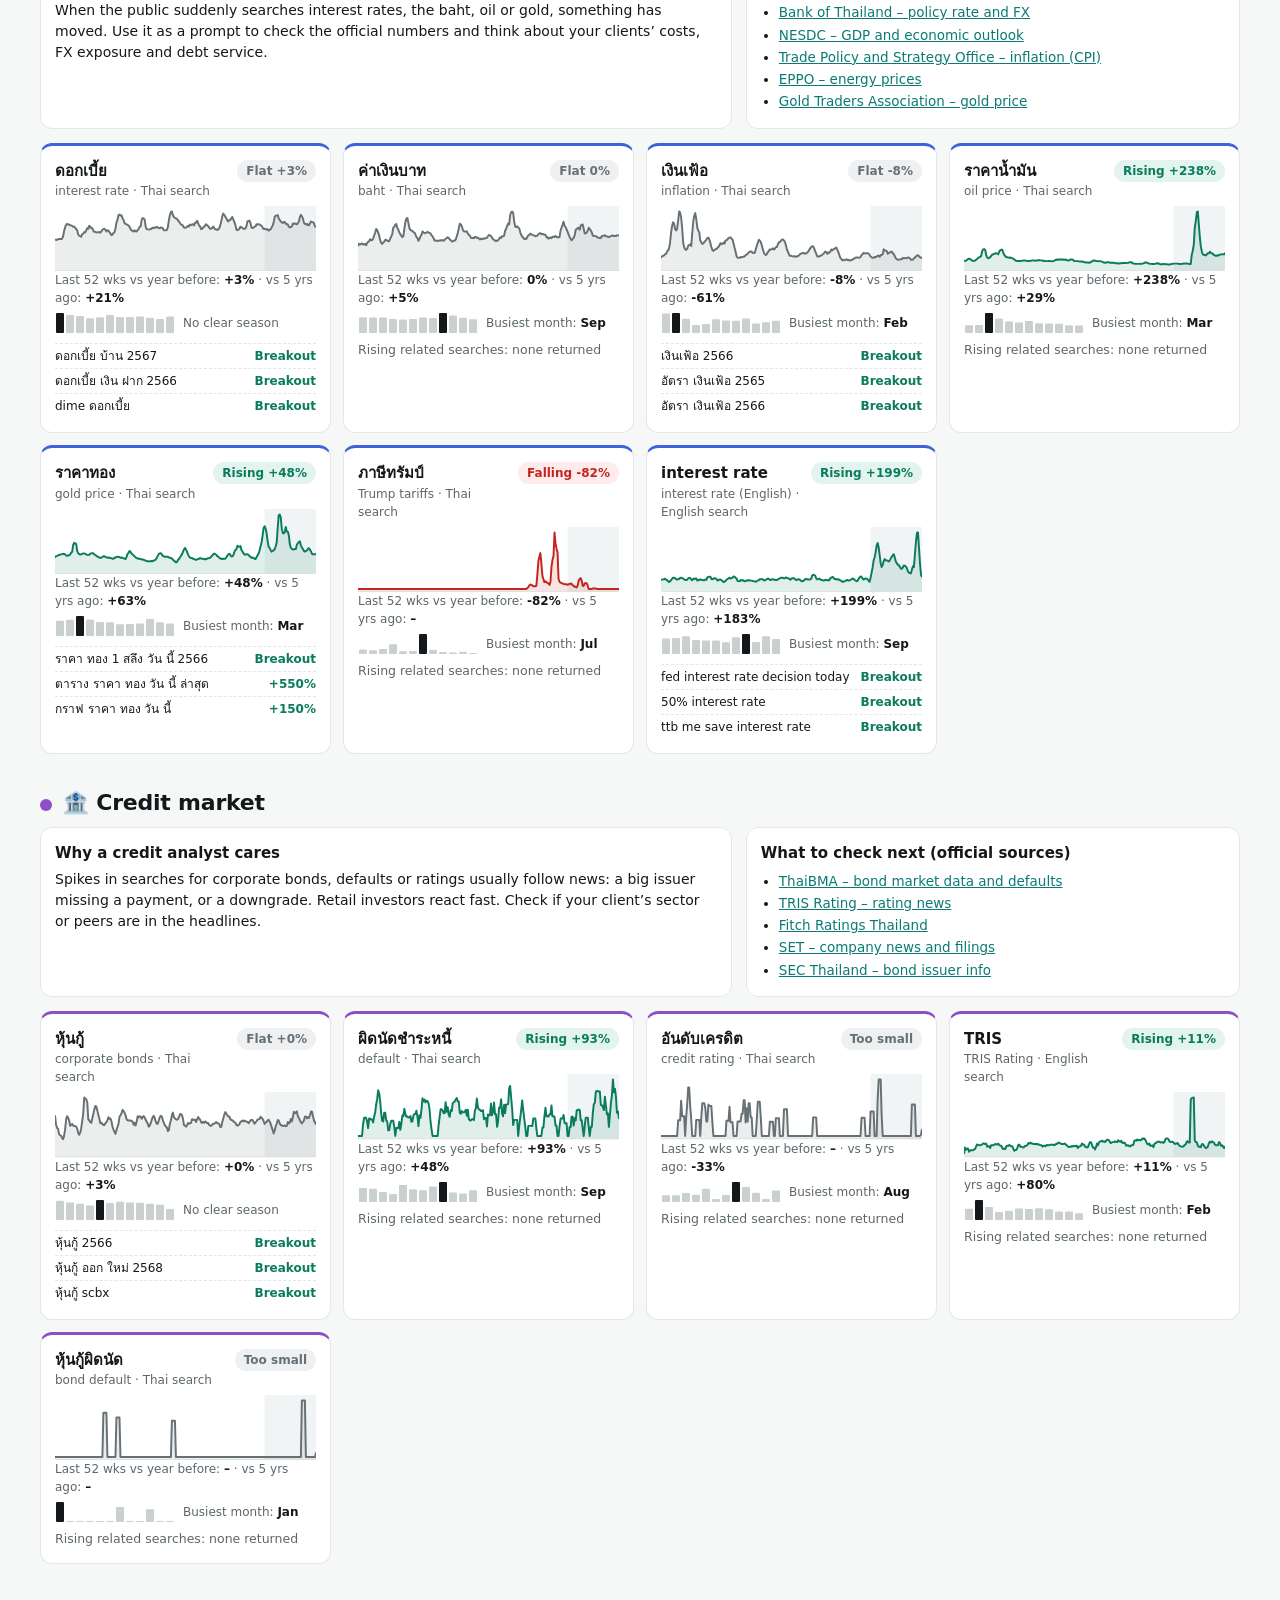
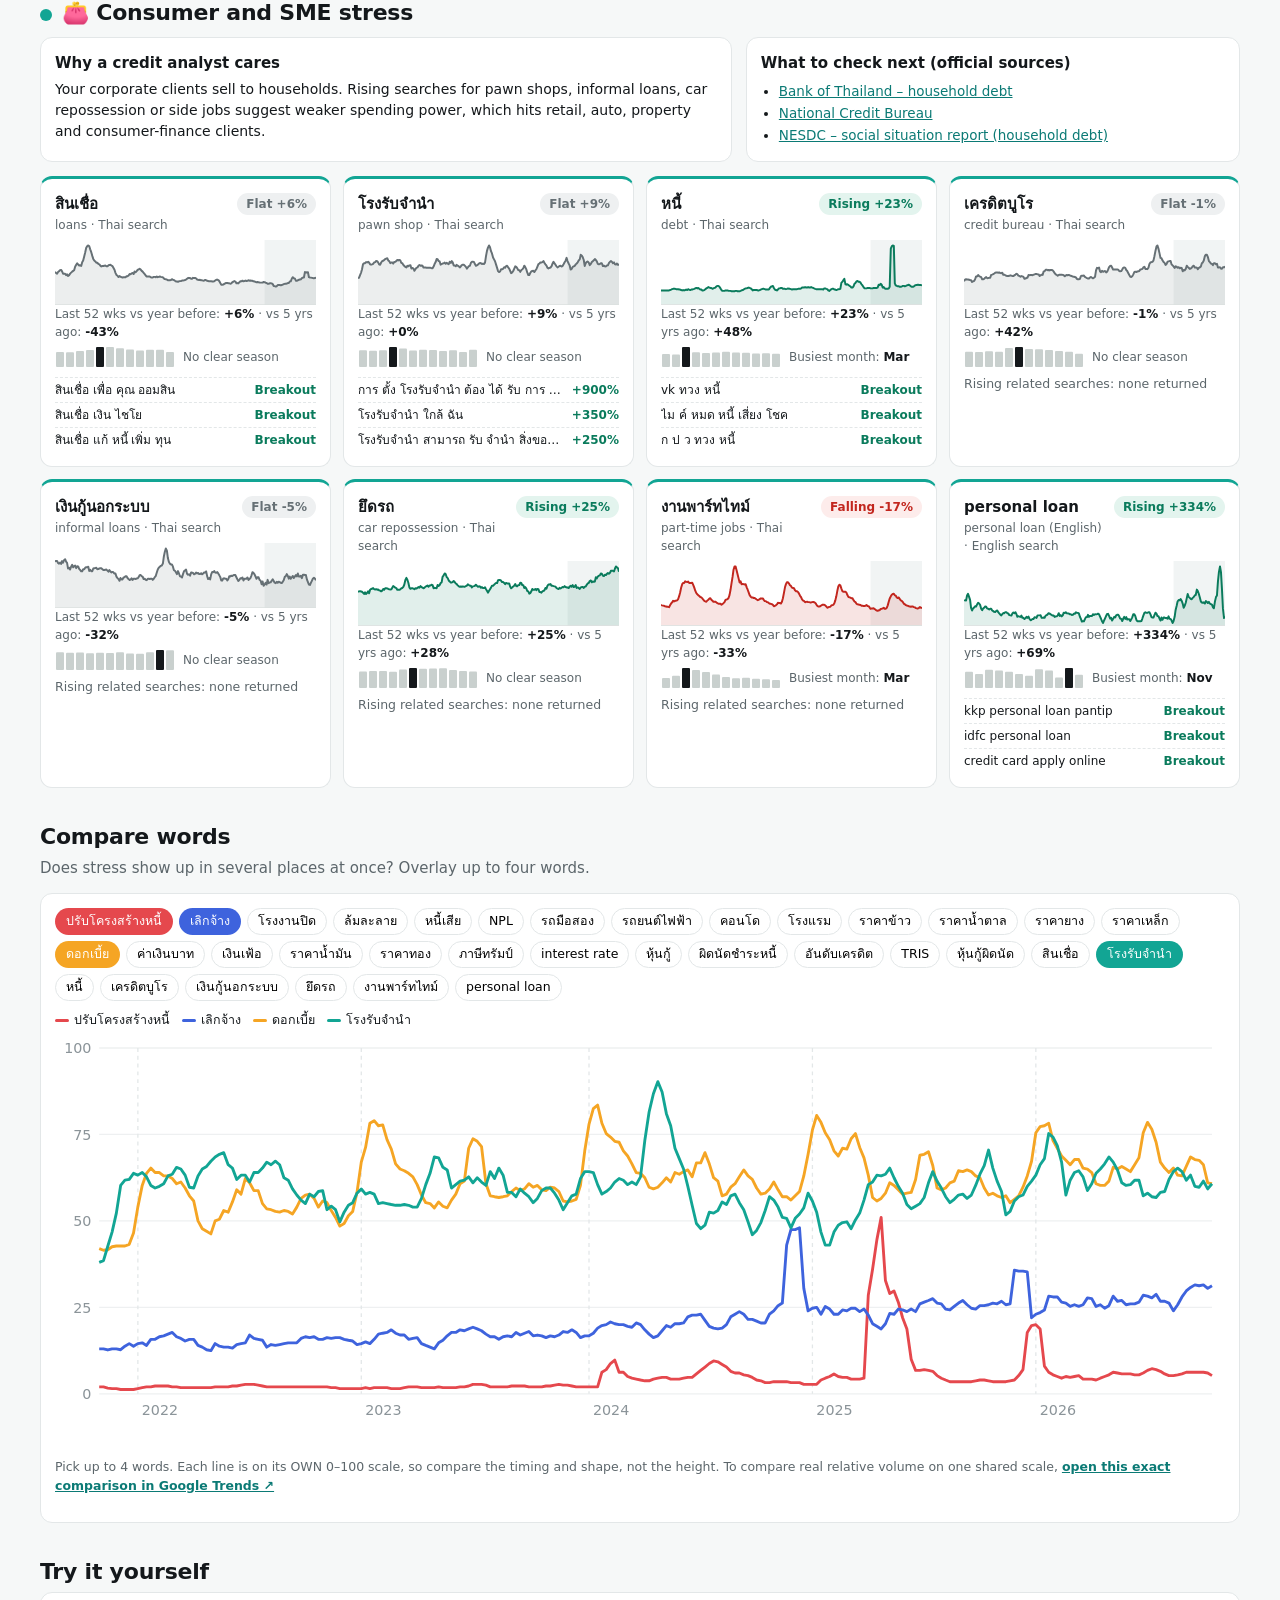
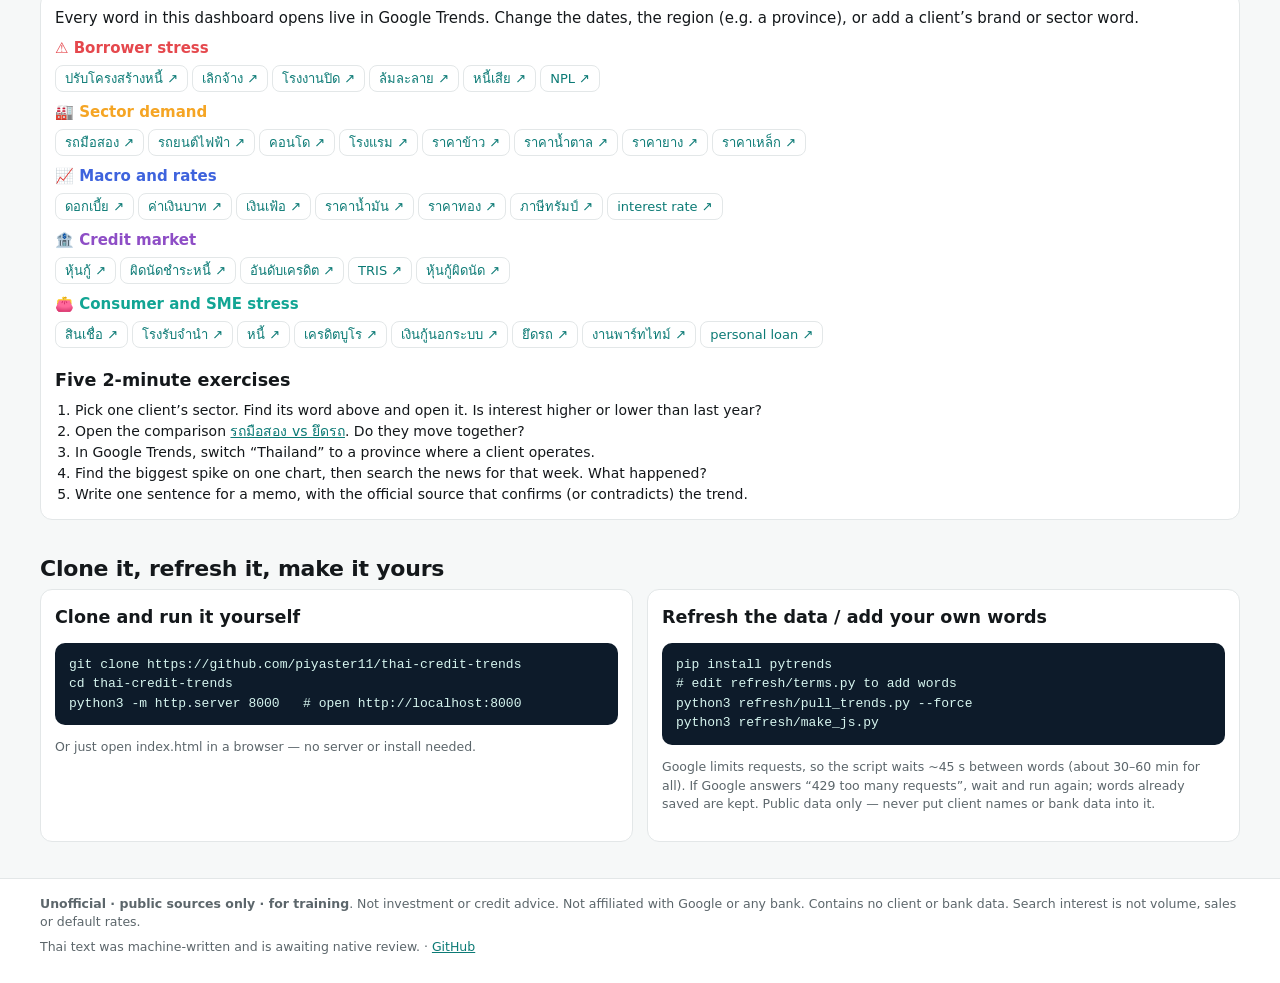
==== commit ffde2de0: "Go live: Credit F&G validation box on index.html; backtest in daily refresh" ====
--- a/index.html
+++ b/index.html
@@ -23,6 +23,7 @@
 <script src="content.js"></script>
 <script src="data/trends.js"></script>
 <script src="data/credit_fg.js"></script>
+<script src="data/credit_fg_history.js"></script>
 <script src="app.js"></script>
 </body>
 </html>
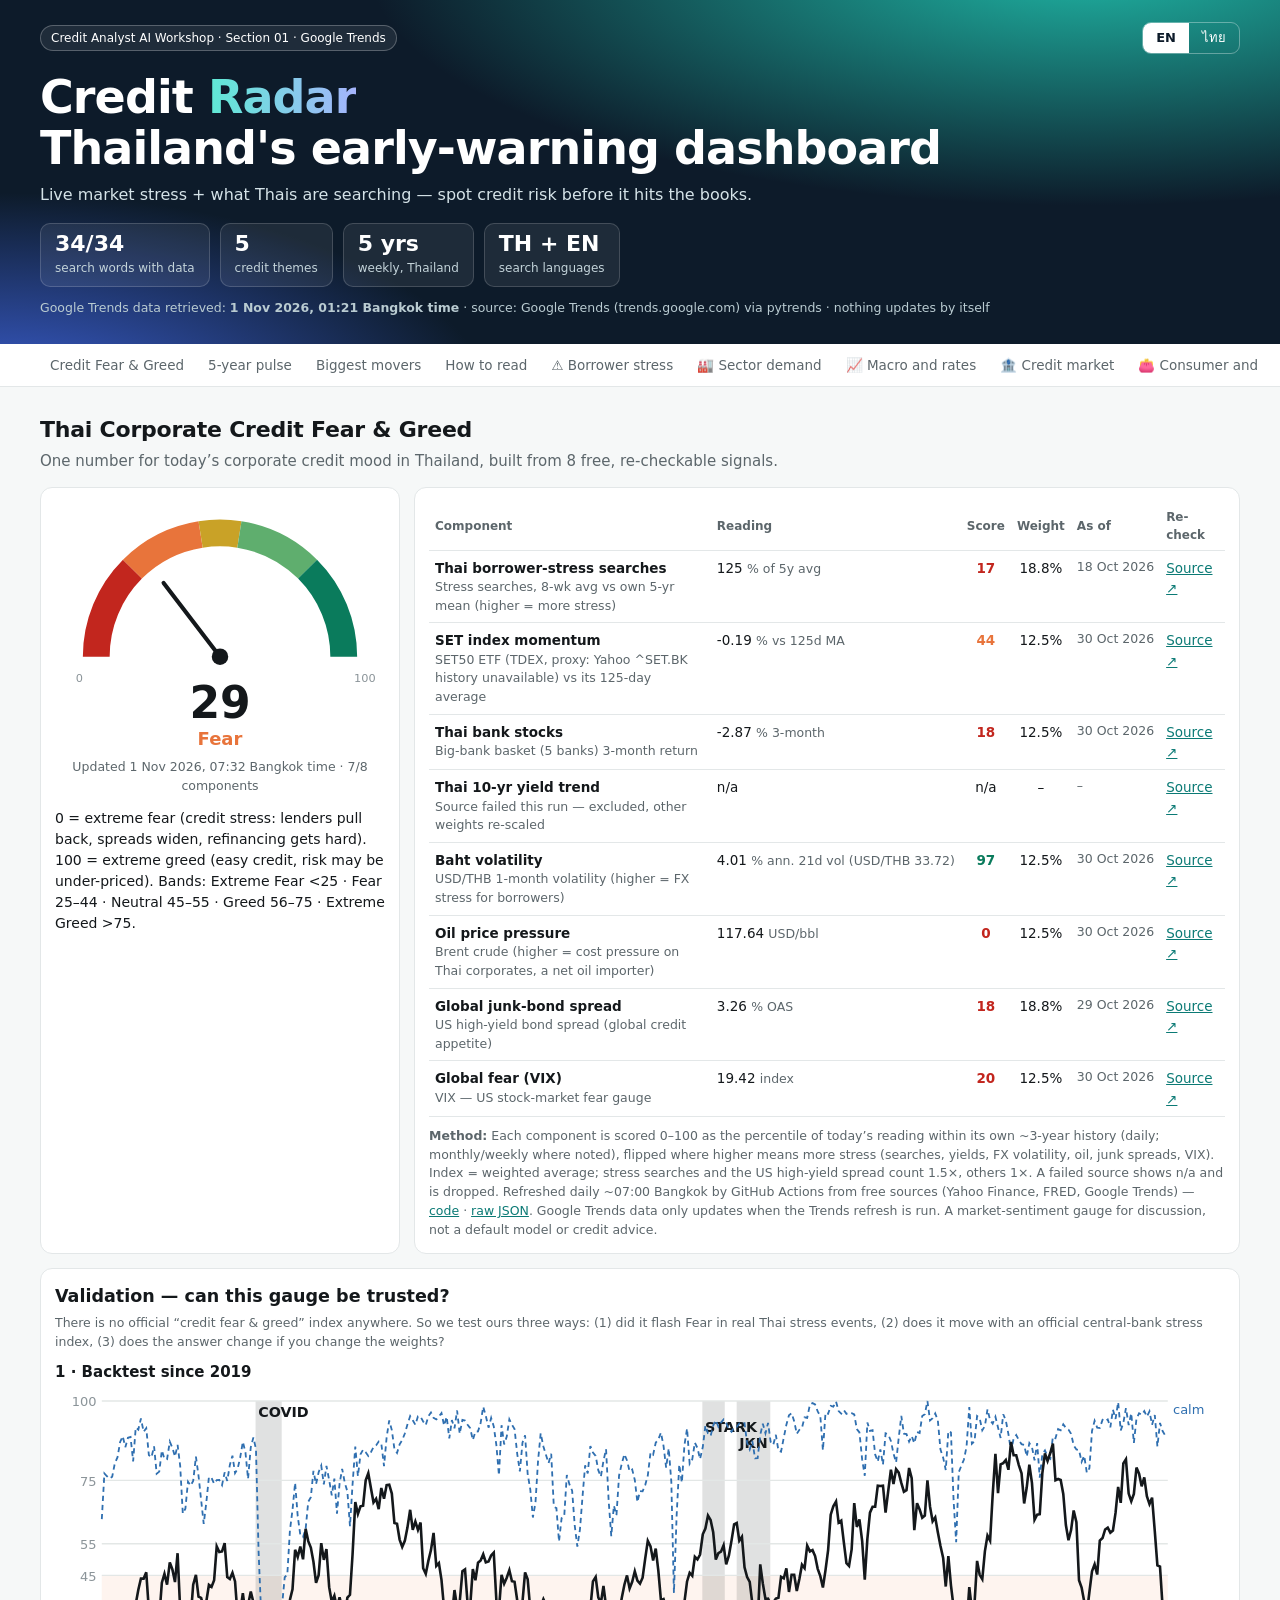
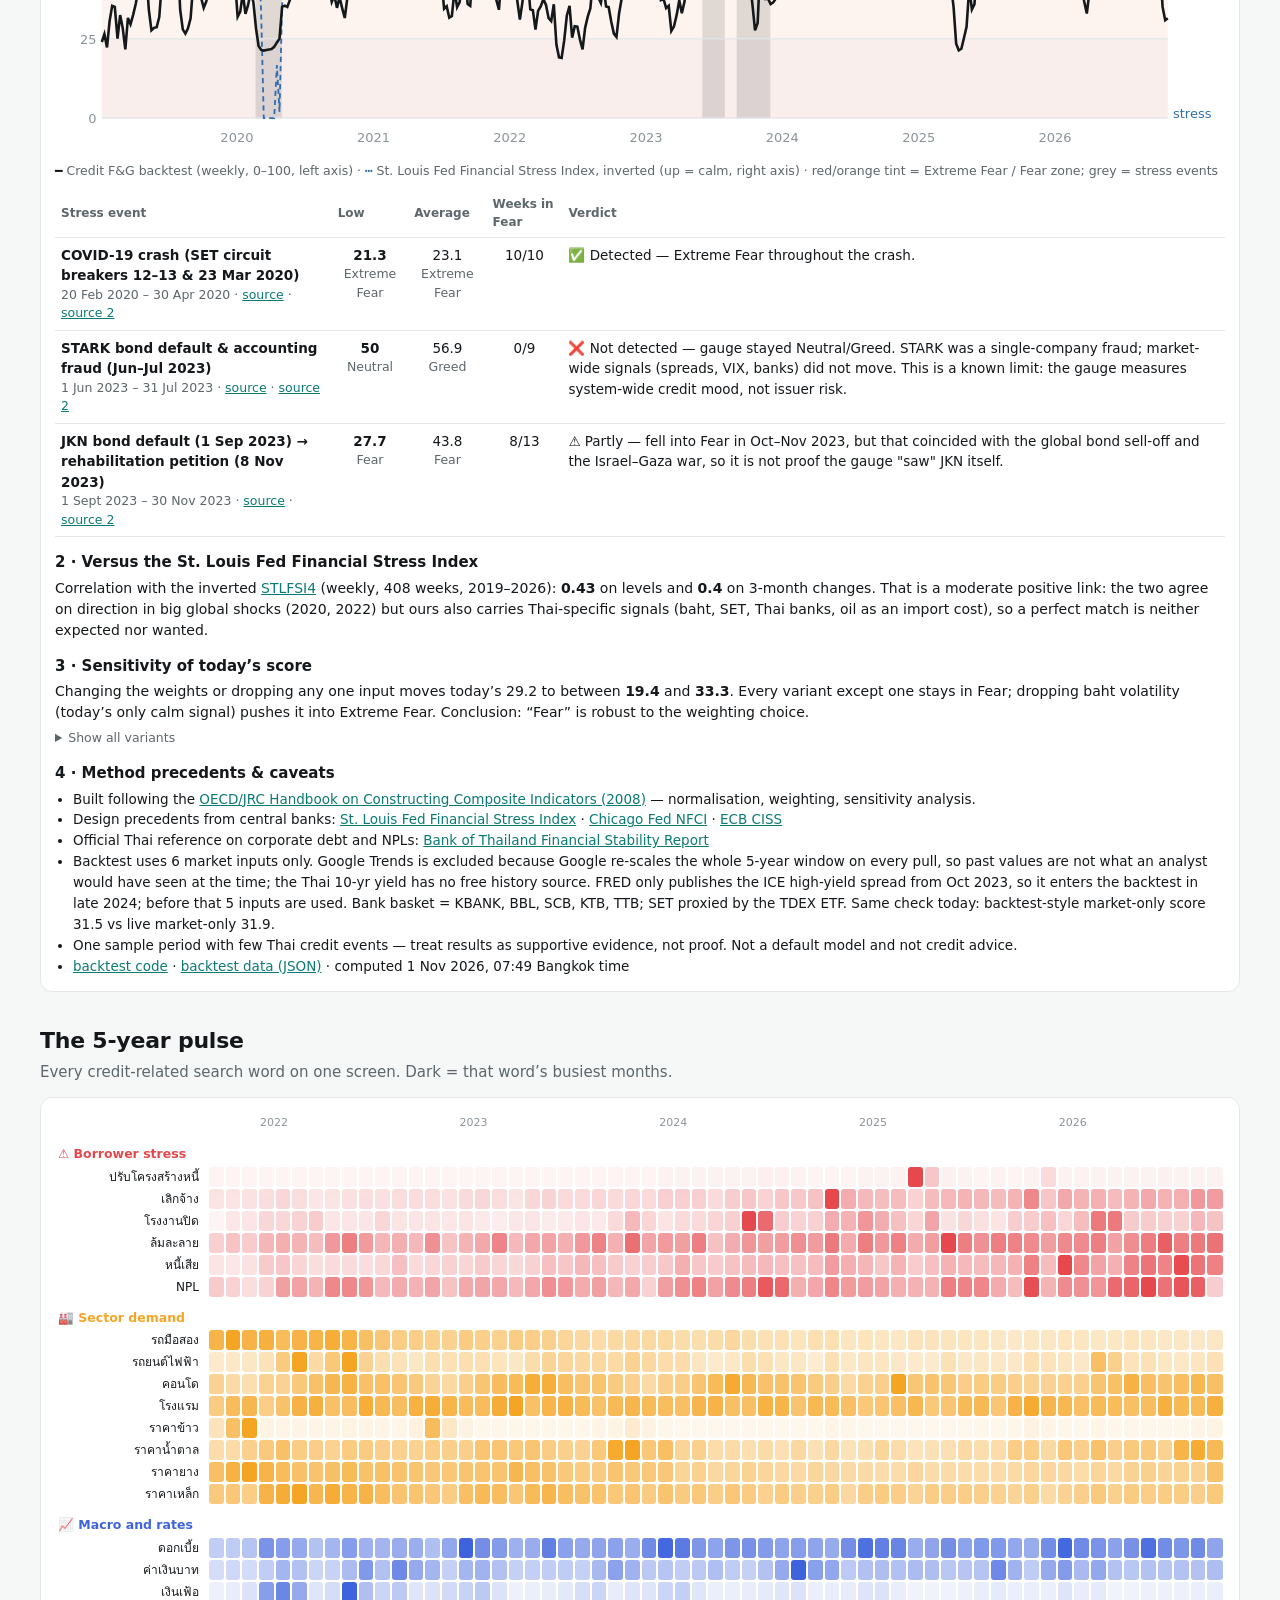
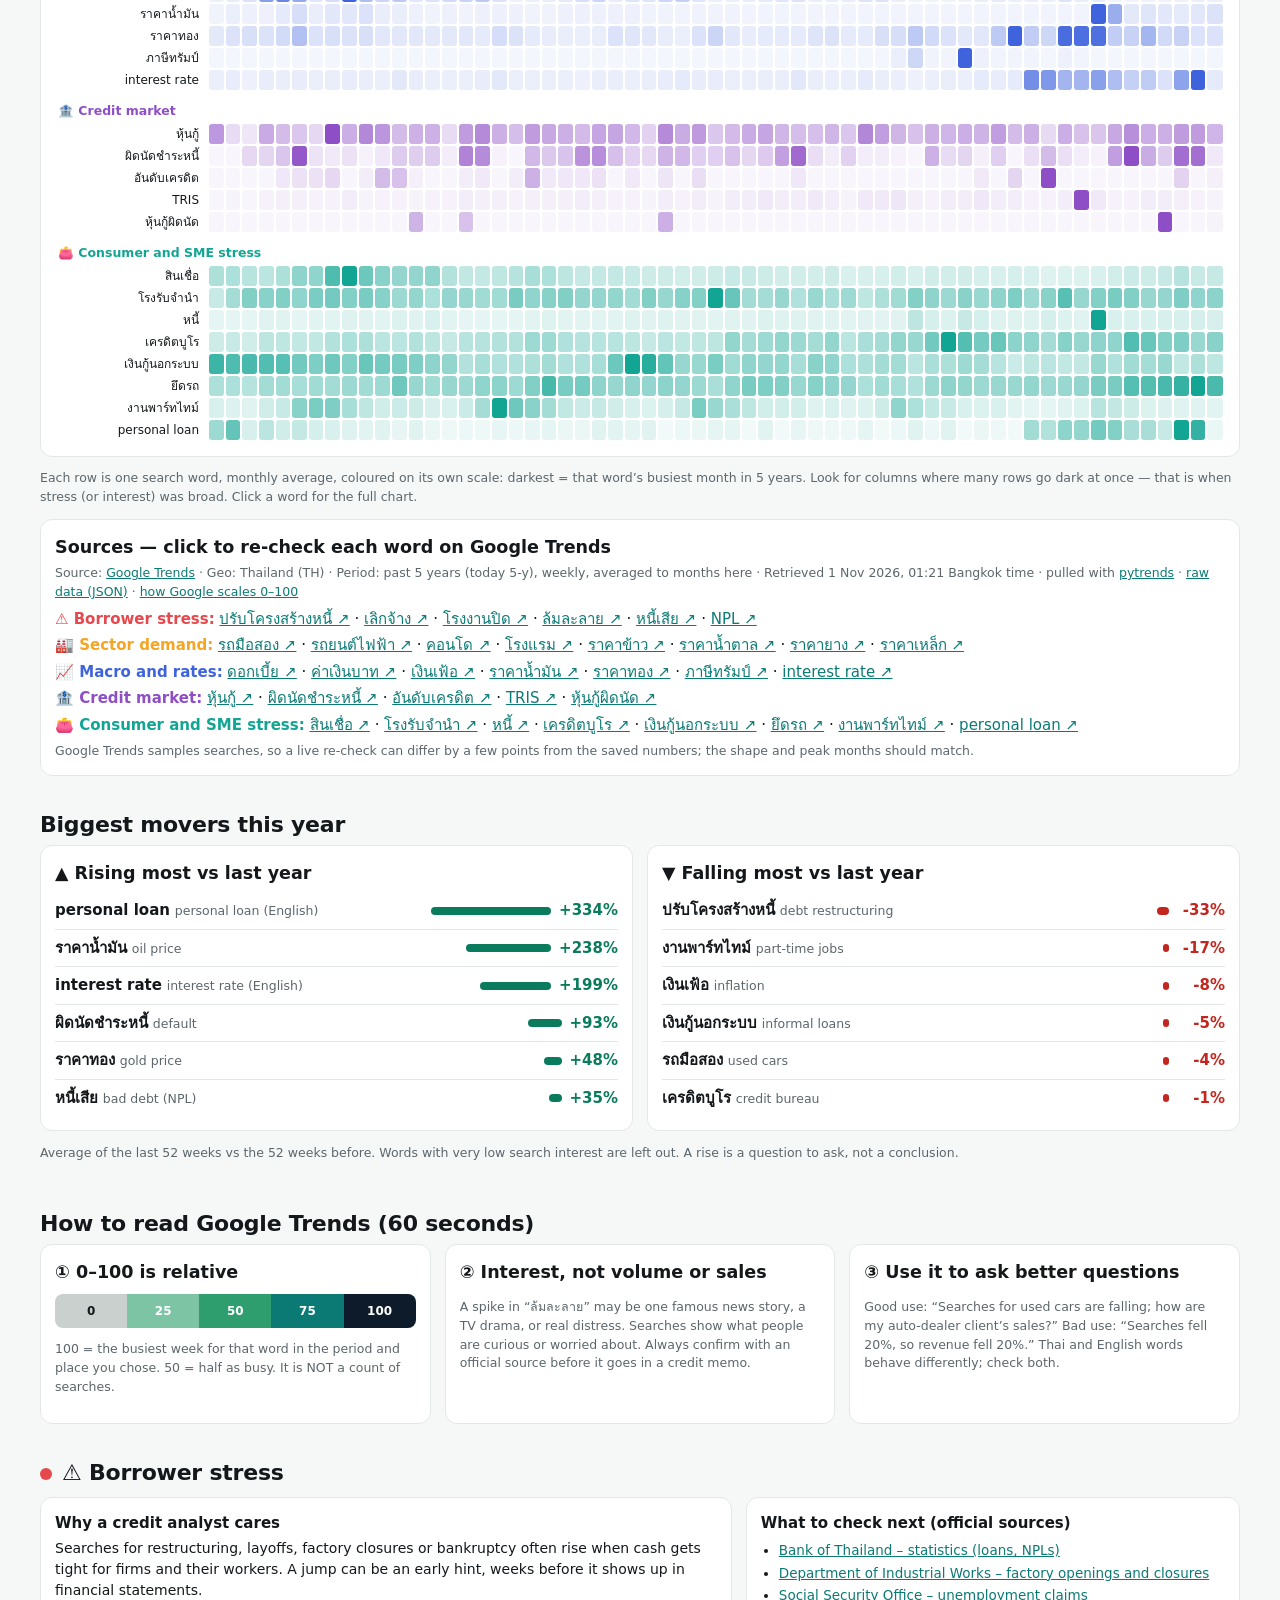
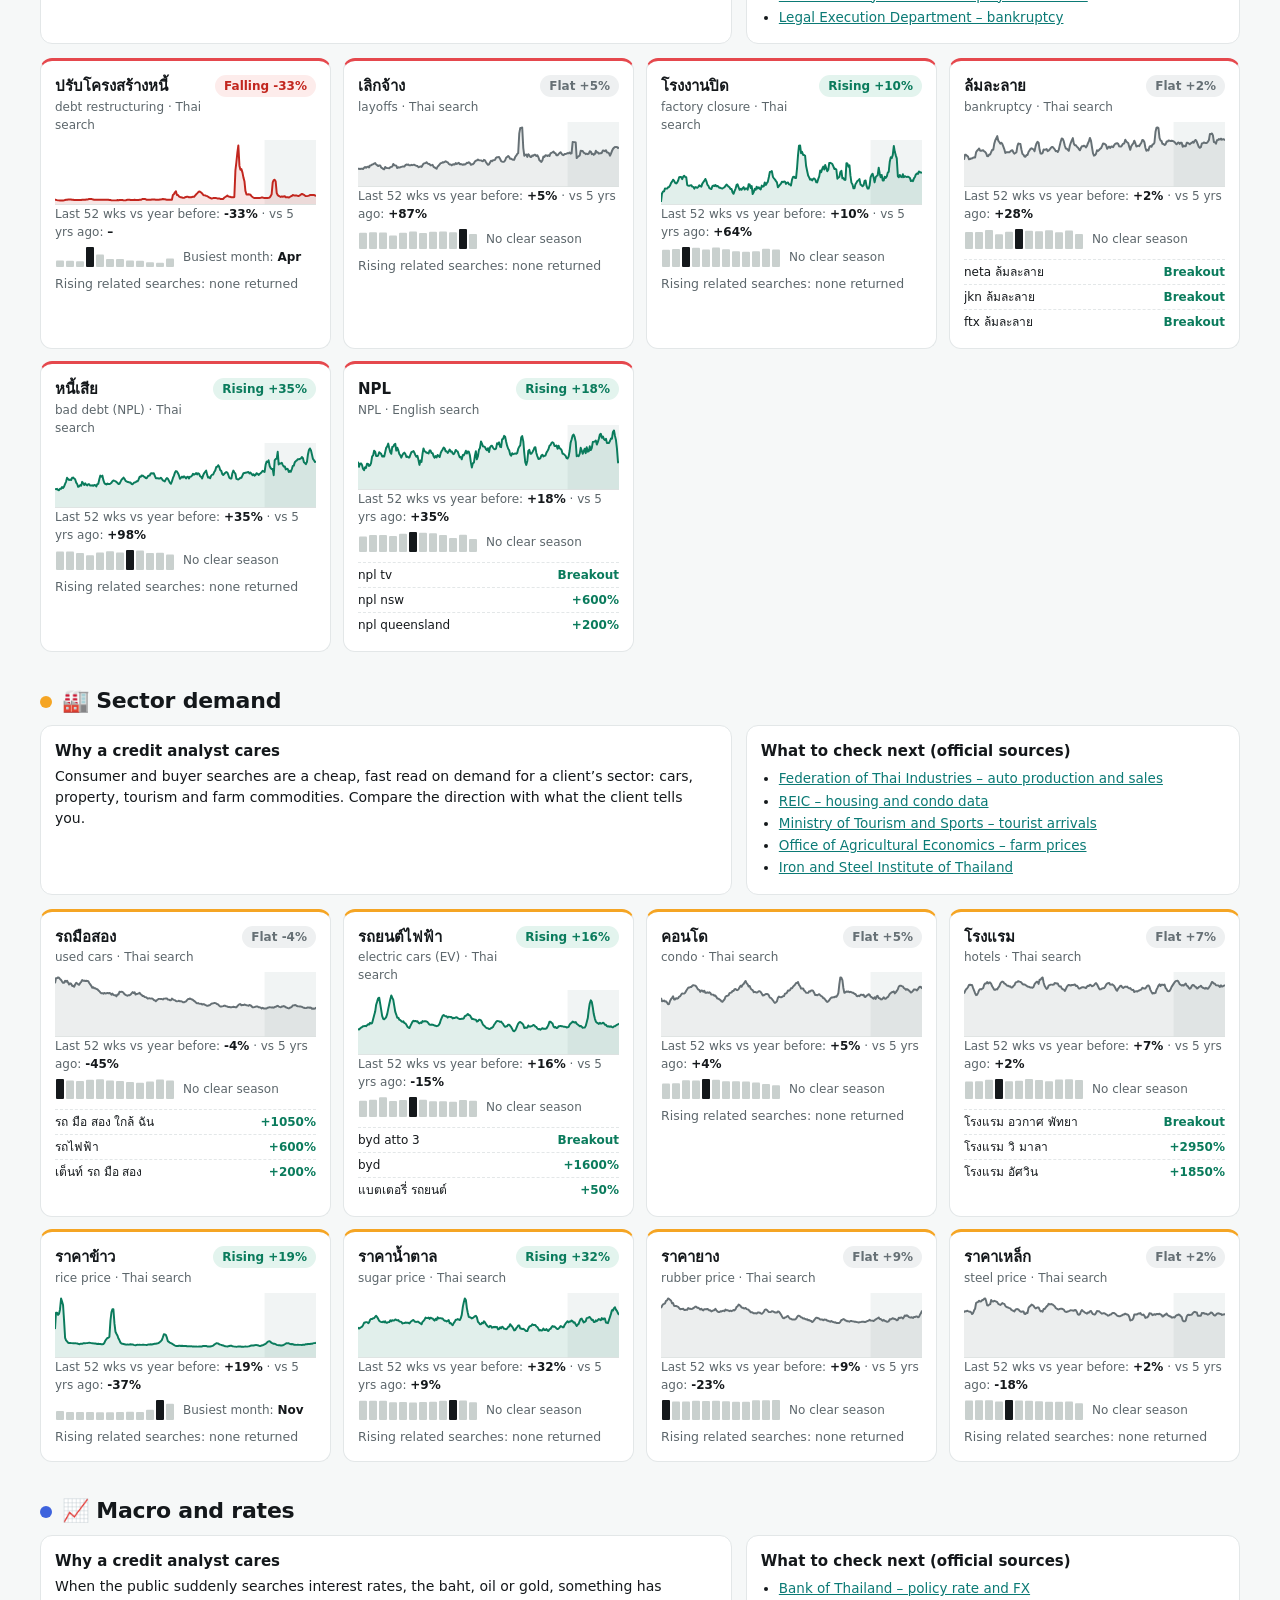
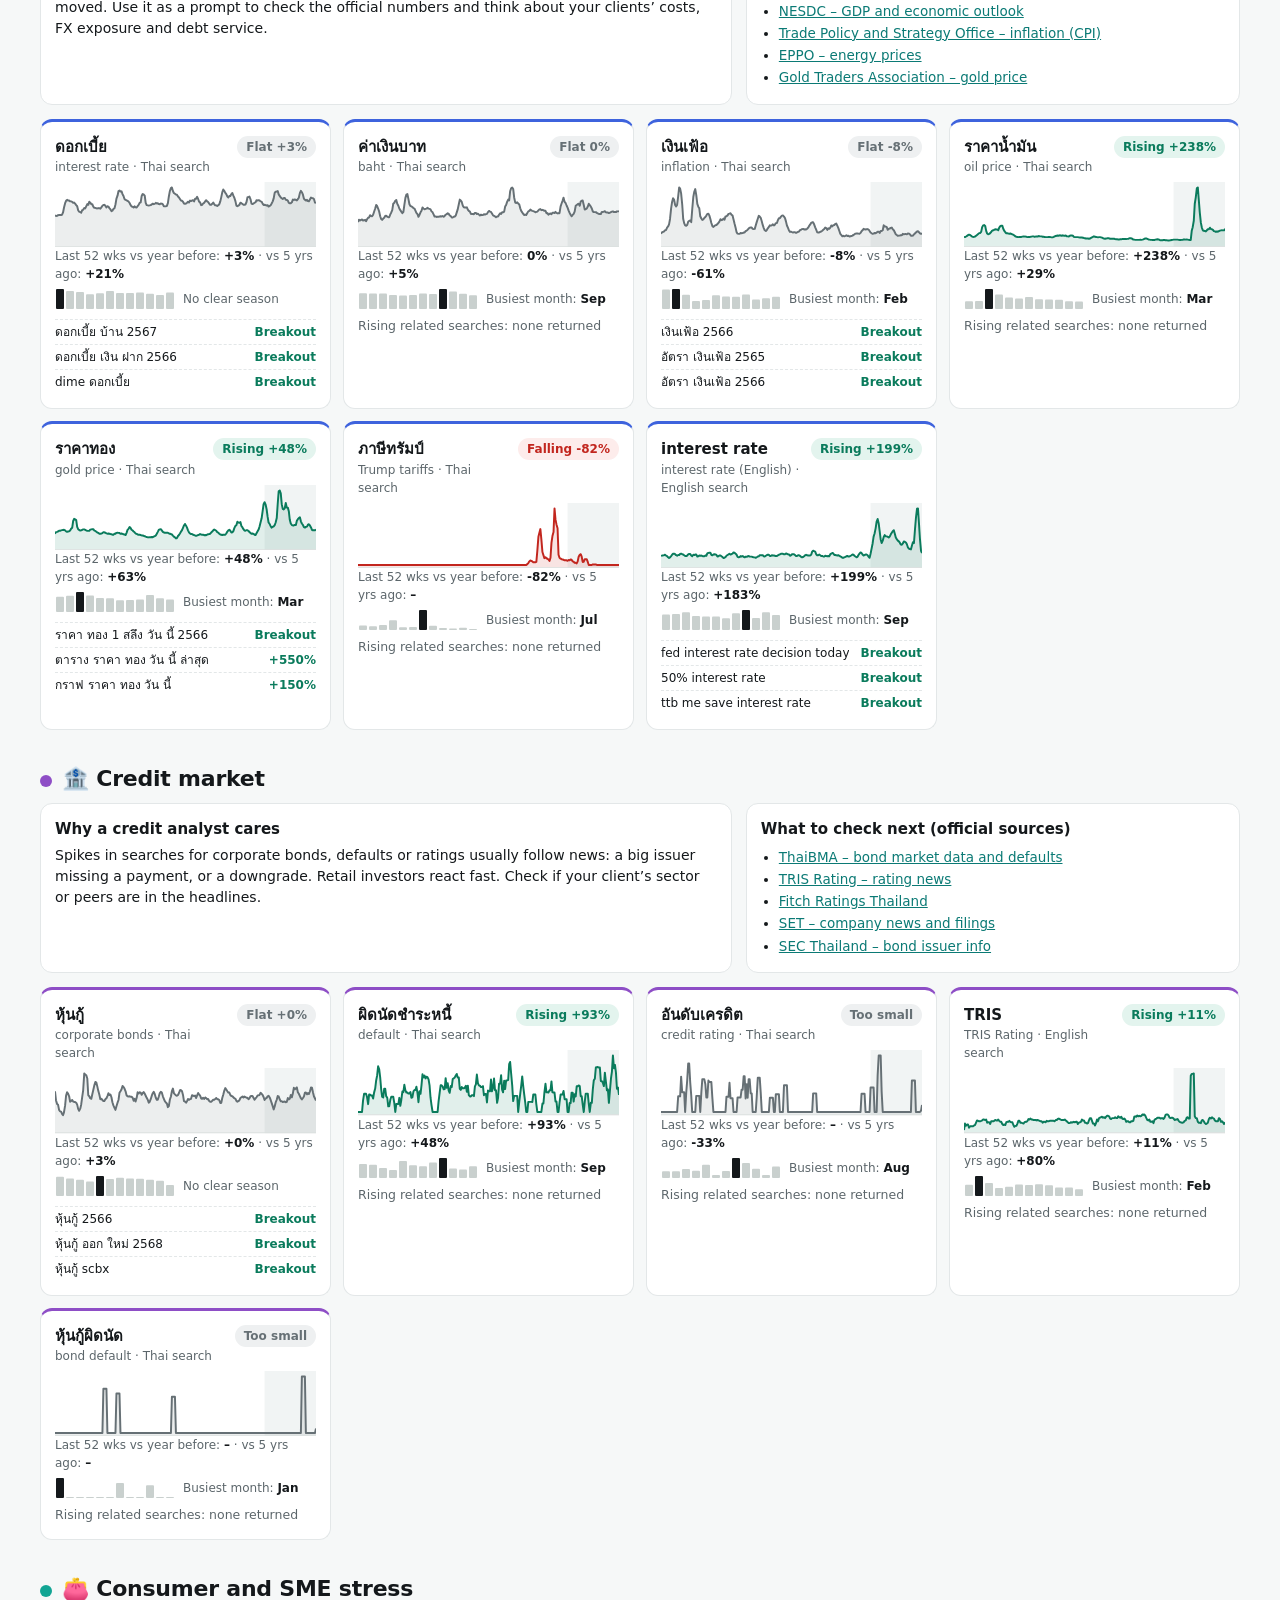
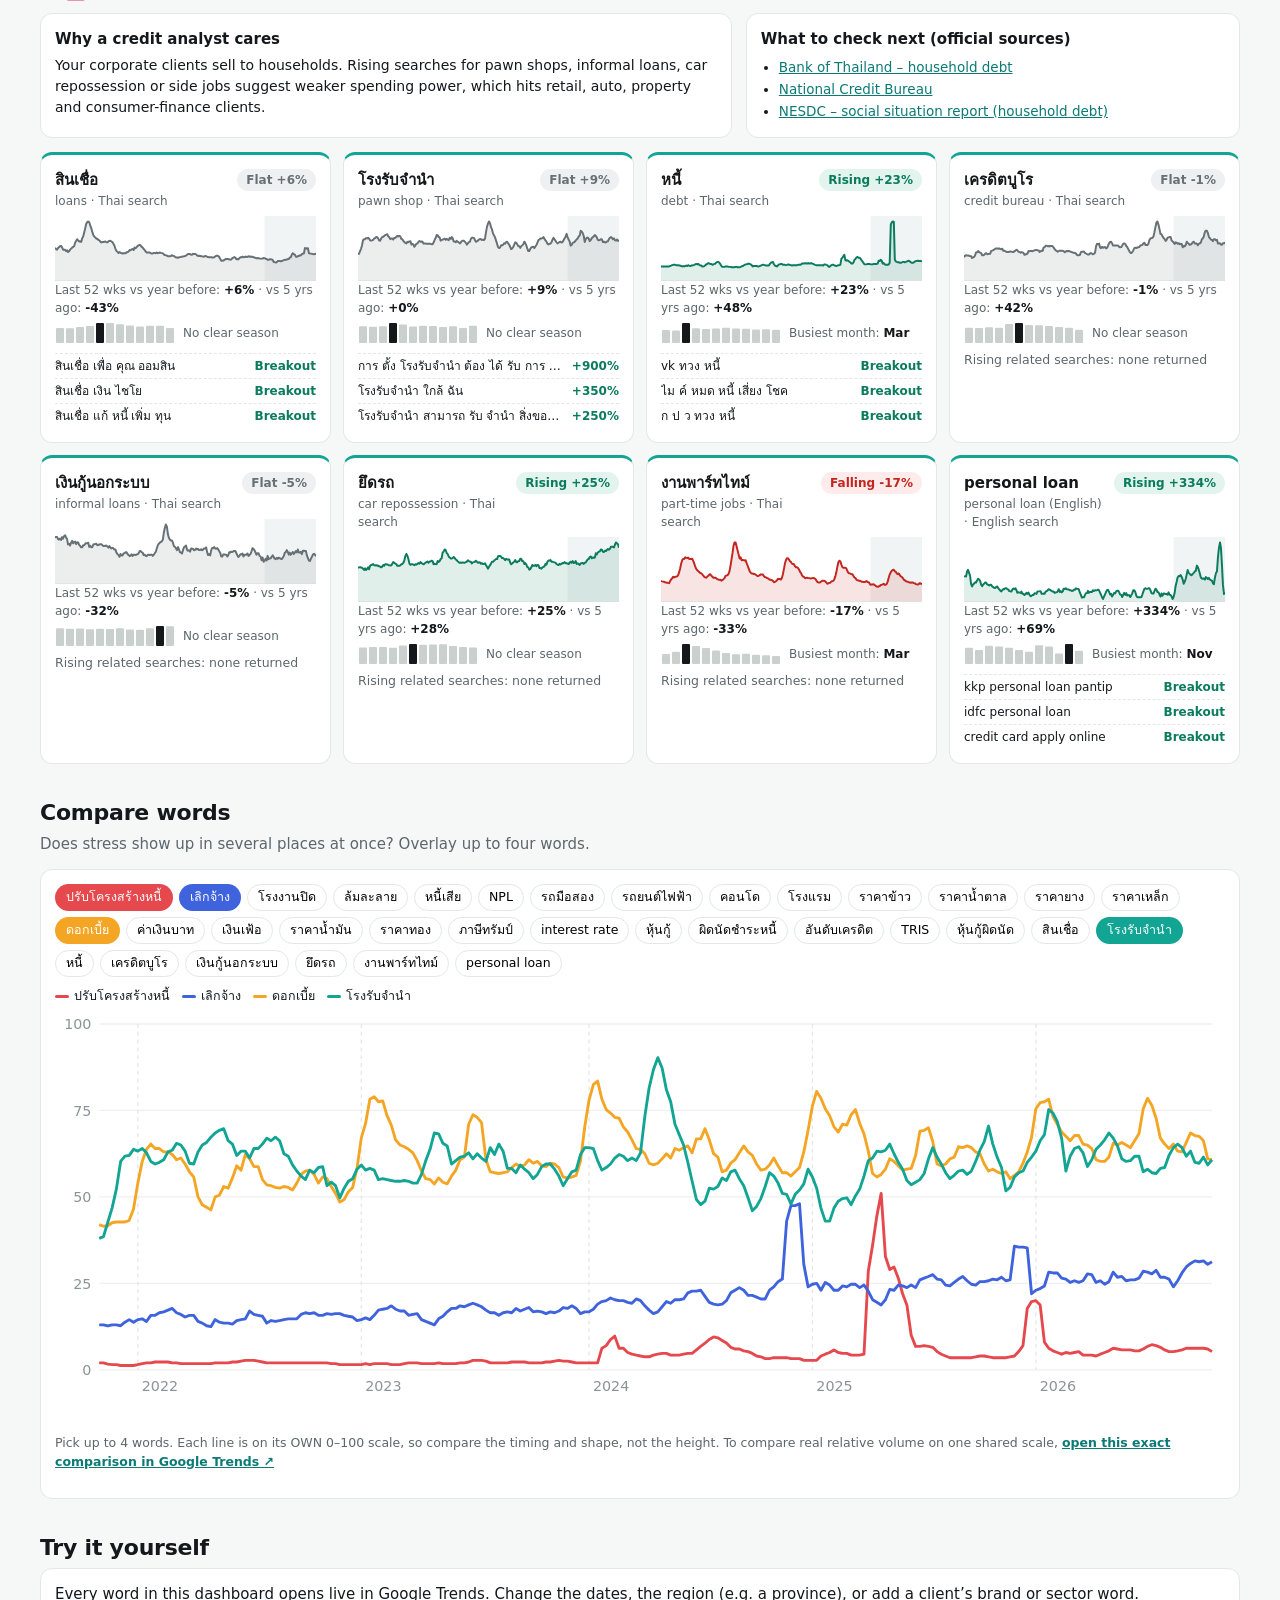
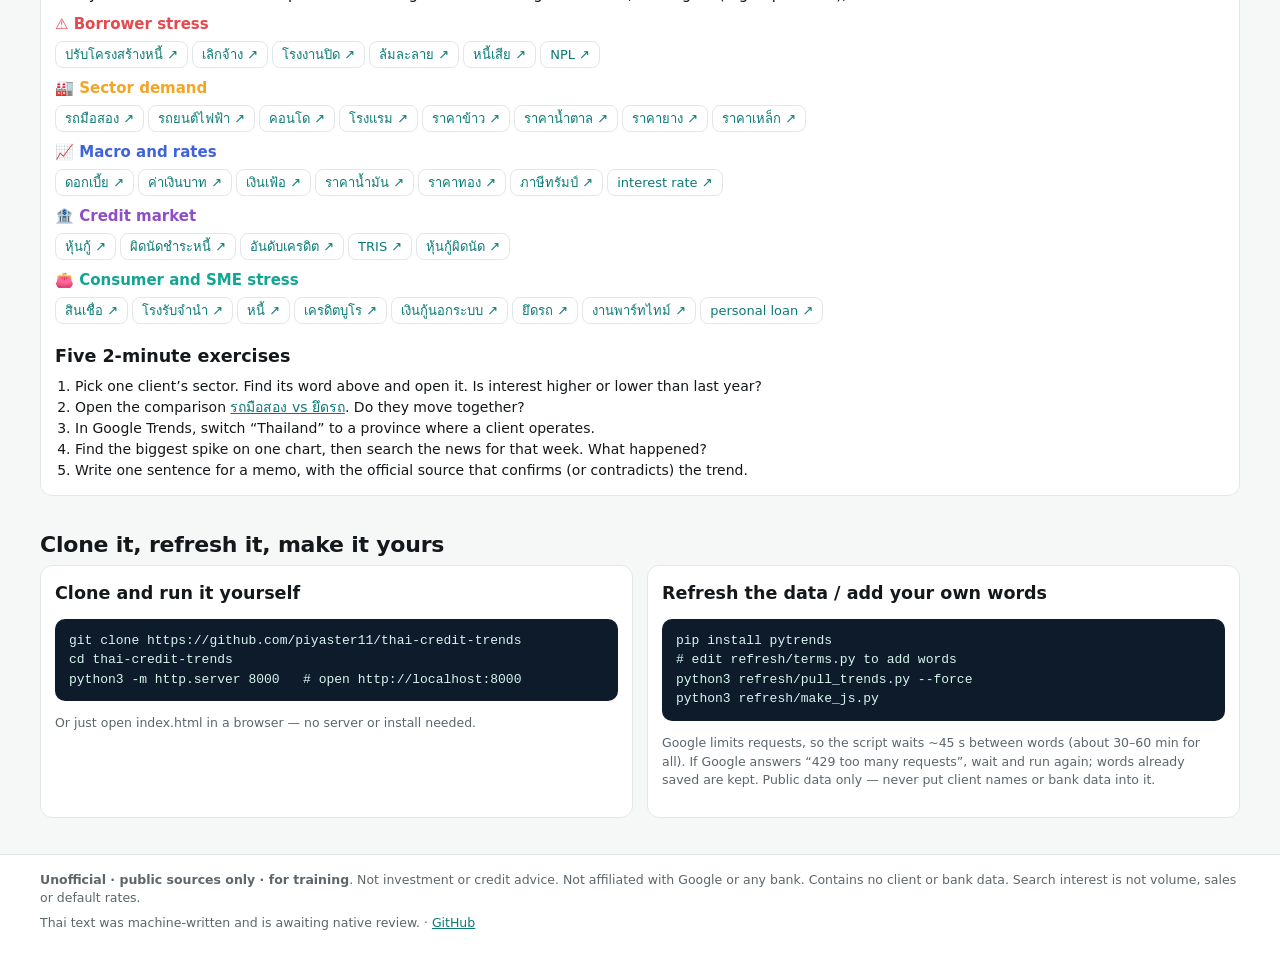
==== commit 30028d28: "Rename dashboard: Credit Radar — Thailand's early-warning dashboard" ====
--- a/index.html
+++ b/index.html
@@ -3,10 +3,10 @@
 <head>
 <meta charset="utf-8">
 <meta name="viewport" content="width=device-width, initial-scale=1">
-<title>Thai Corporate Credit Trends · เทรนด์สินเชื่อธุรกิจไทย</title>
+<title>Credit Radar · Thailand's Early-Warning Dashboard · แดชบอร์ดเตือนภัยสินเชื่อ</title>
 <meta name="description" content="Google Trends for Thai corporate credit analysts: borrower stress, sector demand, macro, credit market and consumer stress. Thai + English. Unofficial, for training.">
 <link rel="stylesheet" href="style.css">
-<link rel="icon" href="data:image/svg+xml,%3Csvg xmlns=%22http://www.w3.org/2000/svg%22 viewBox=%220 0 100 100%22%3E%3Ctext y=%22.9em%22 font-size=%2290%22%3E📈%3C/text%3E%3C/svg%3E">
+<link rel="icon" href="data:image/svg+xml,%3Csvg xmlns=%22http://www.w3.org/2000/svg%22 viewBox=%220 0 100 100%22%3E%3Ctext y=%22.9em%22 font-size=%2290%22%3E📡%3C/text%3E%3C/svg%3E">
 </head>
 <body data-lg="en">
 <header class="hero"><div class="wrap">
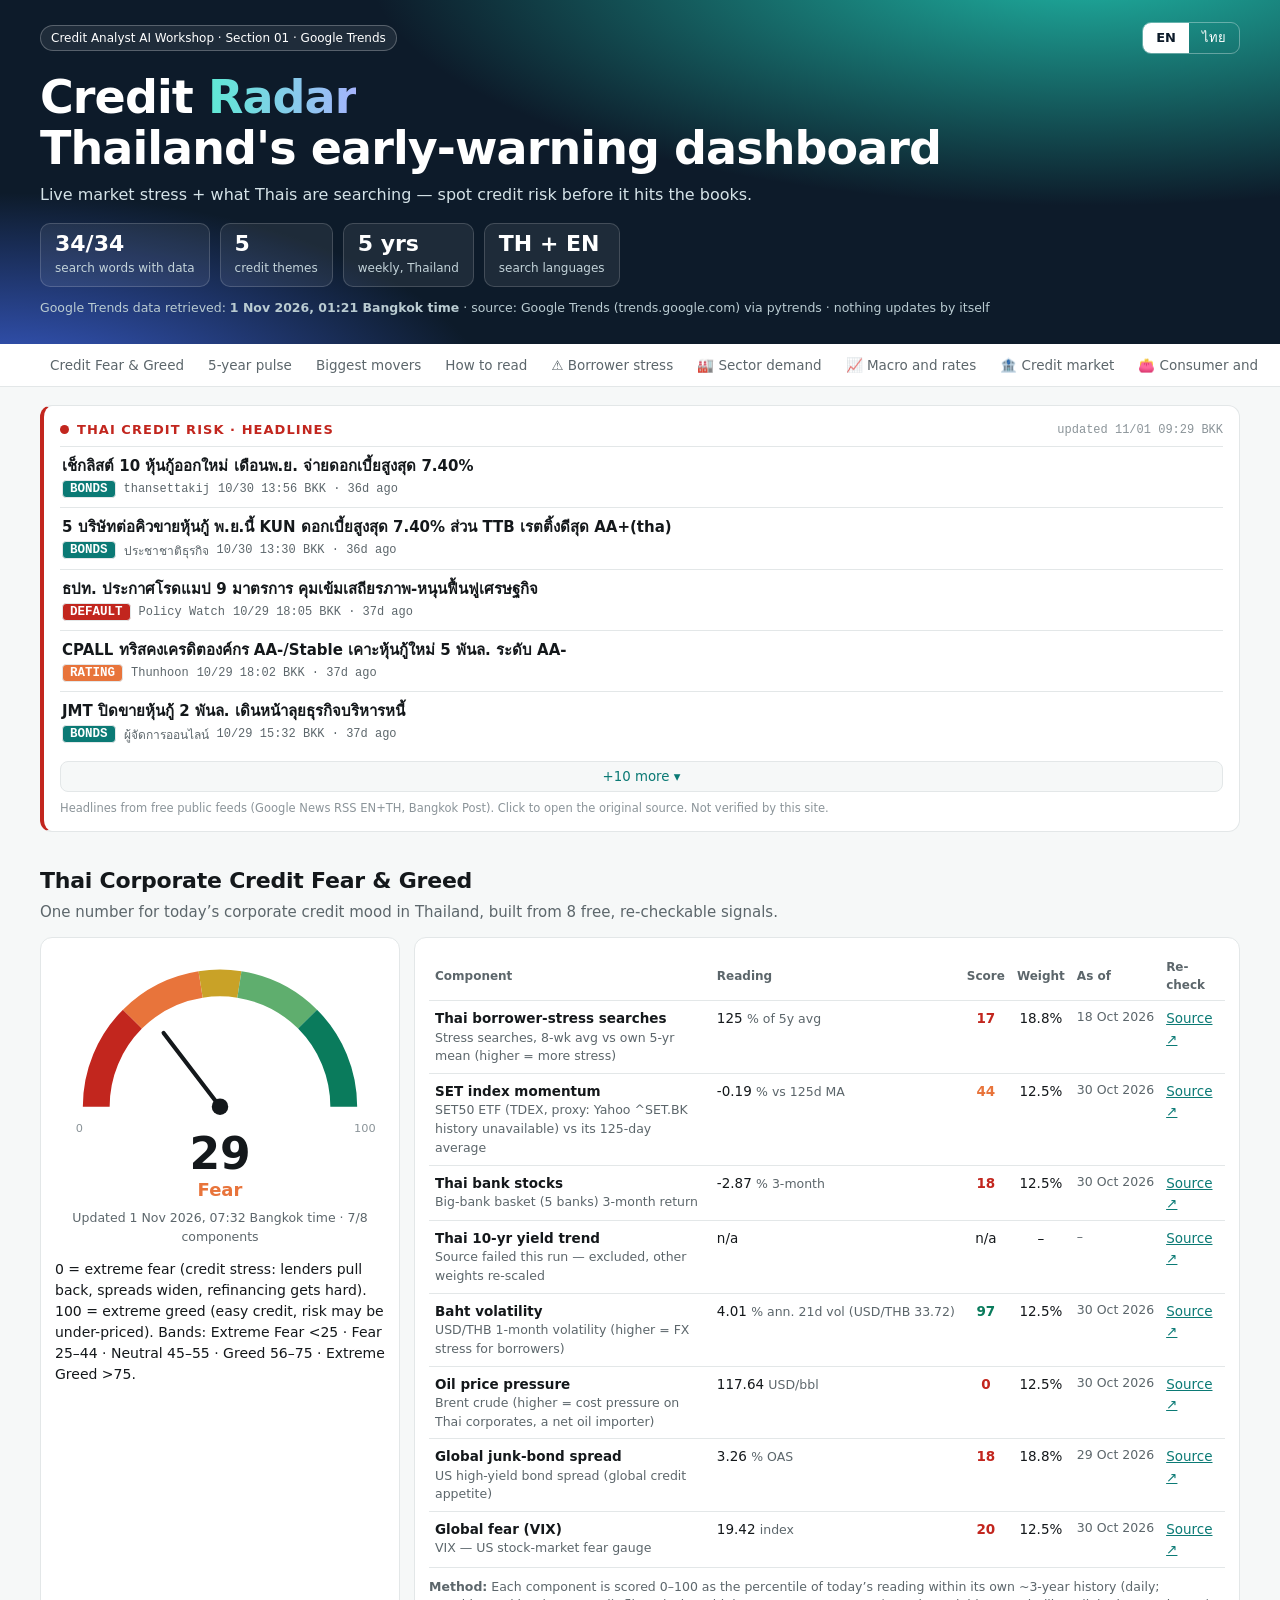
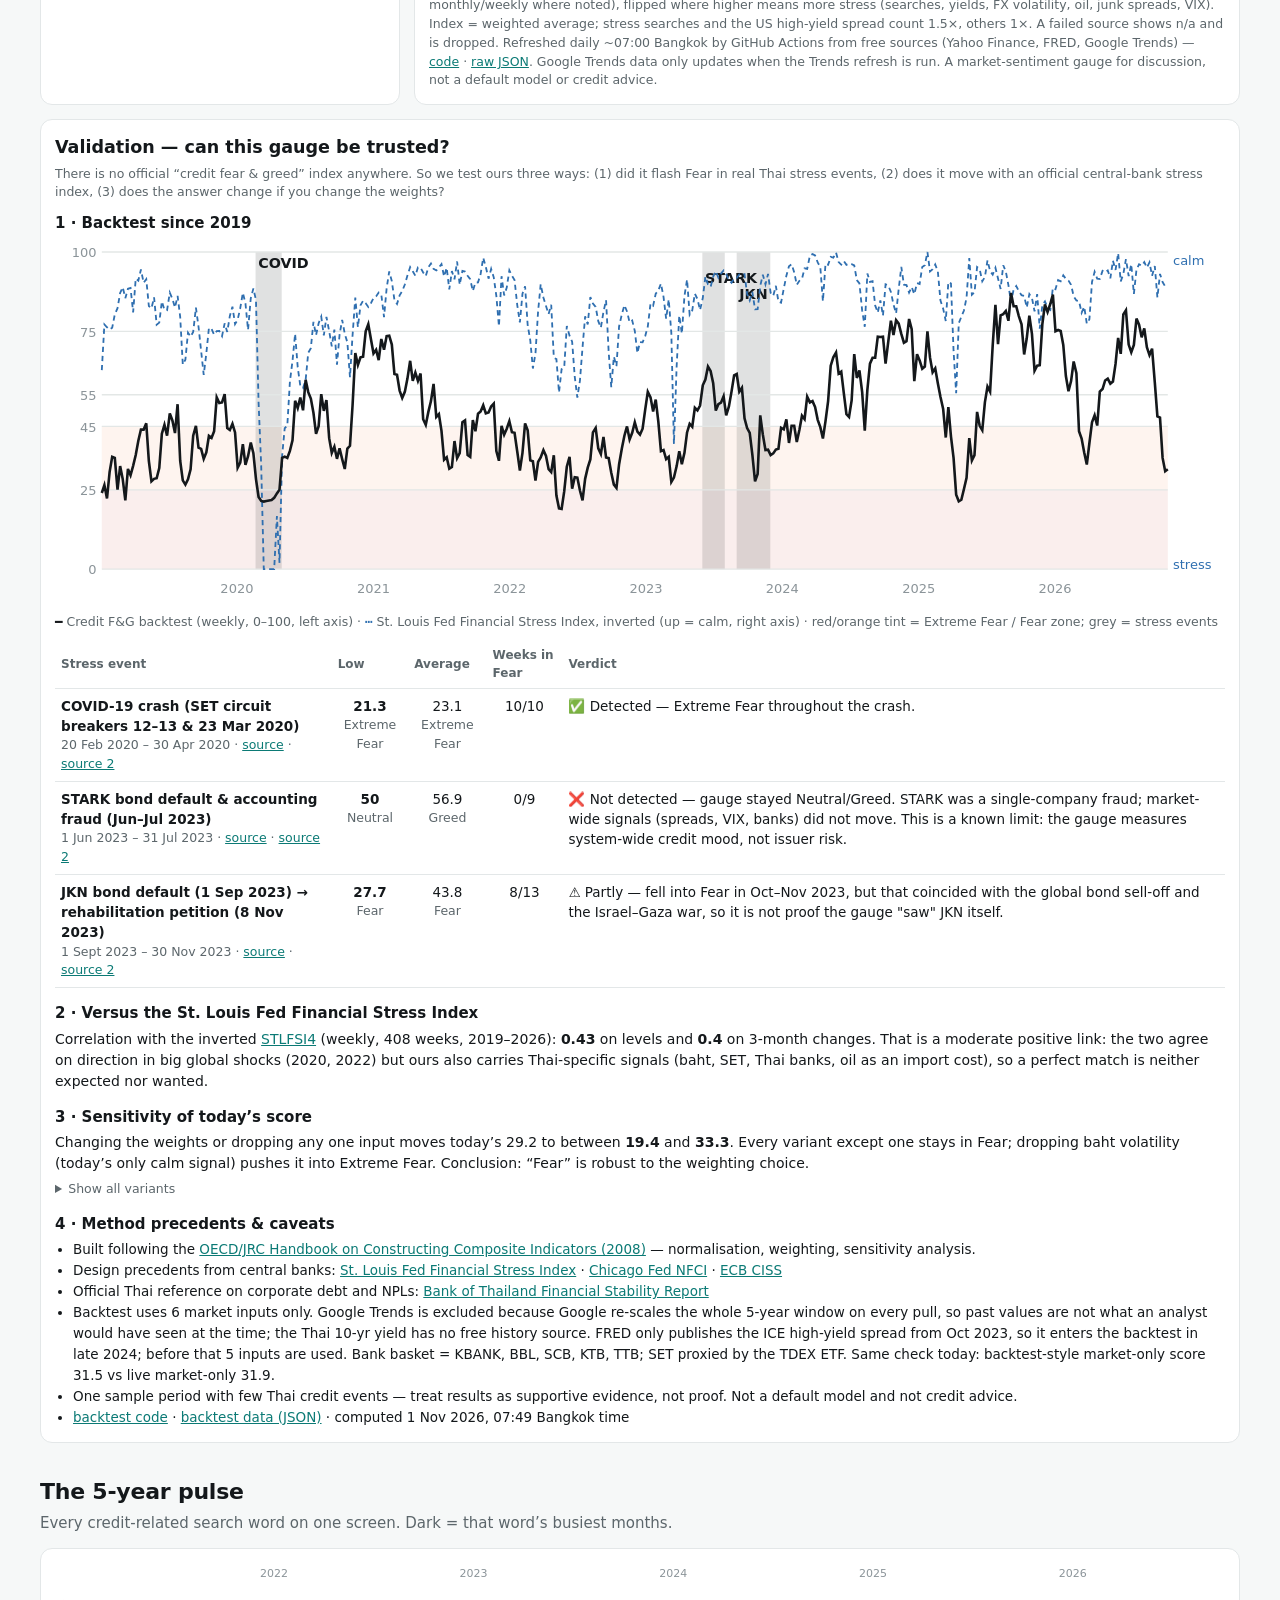
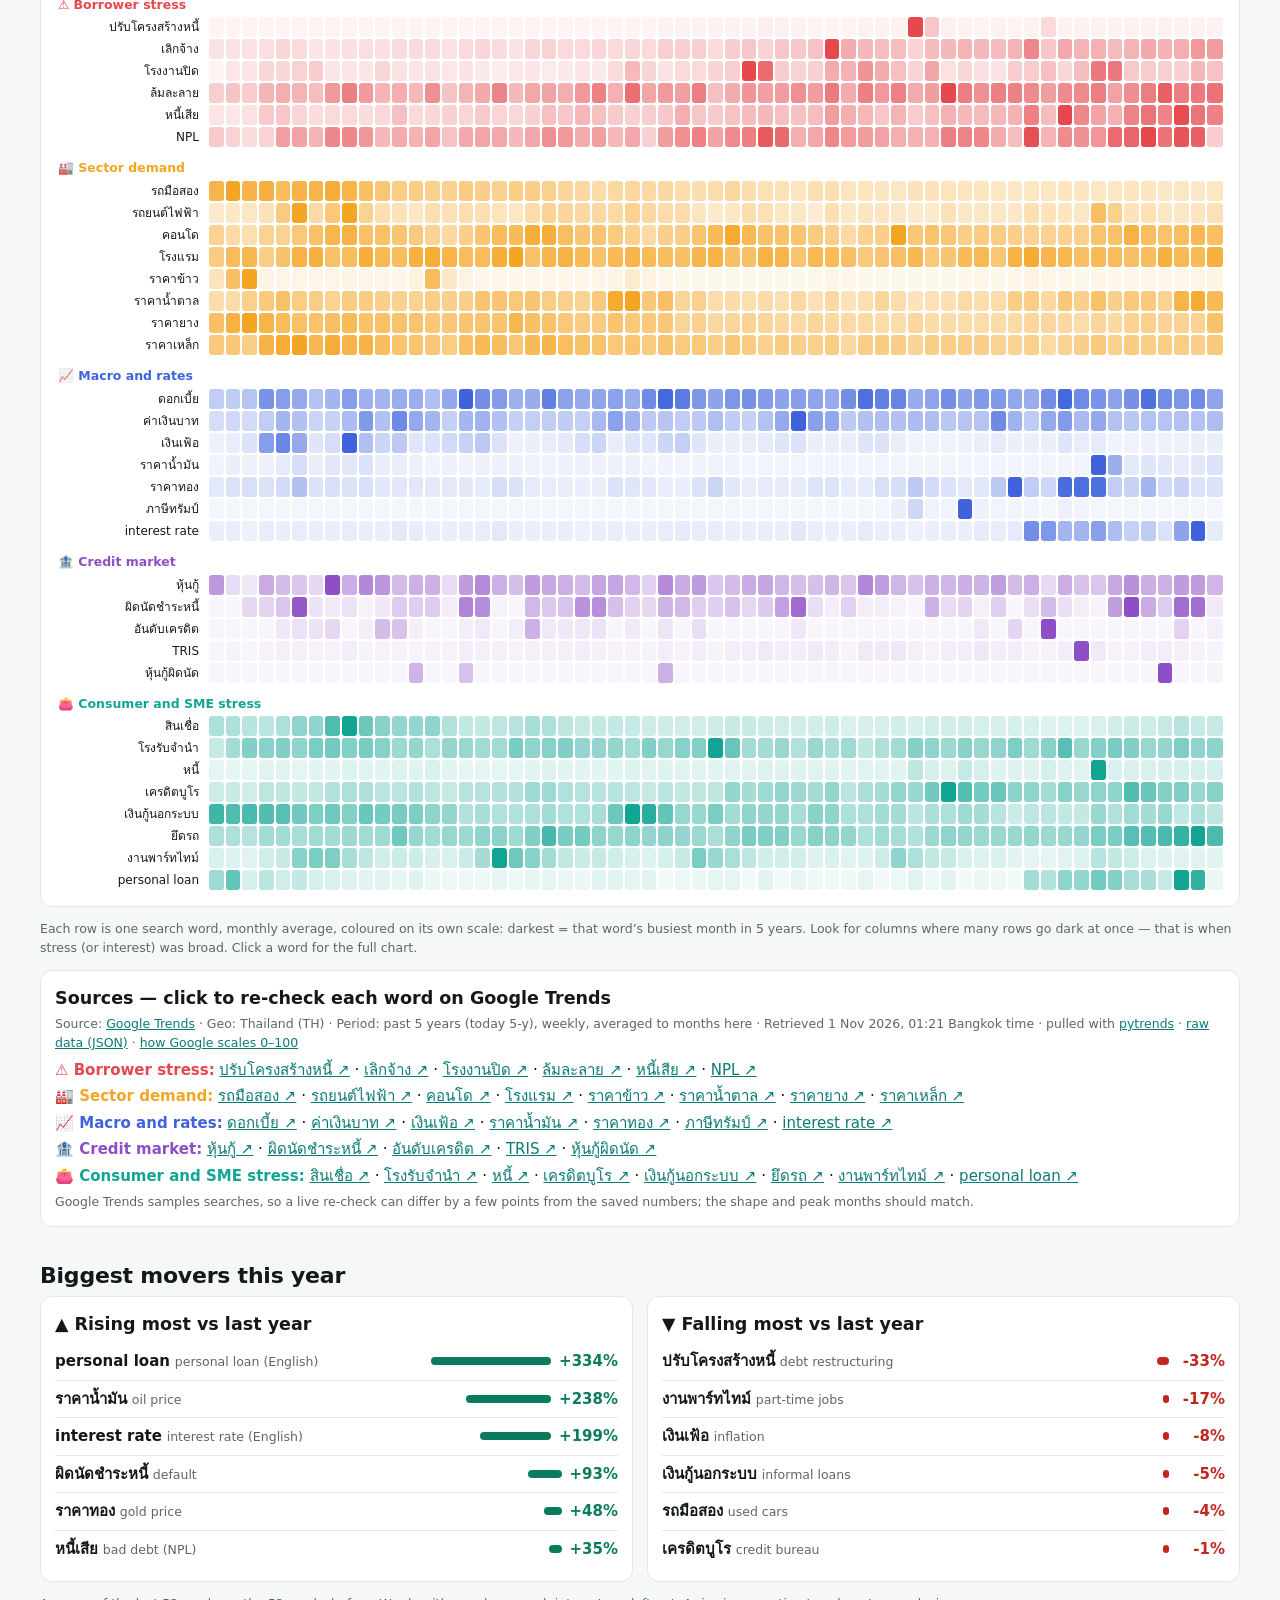
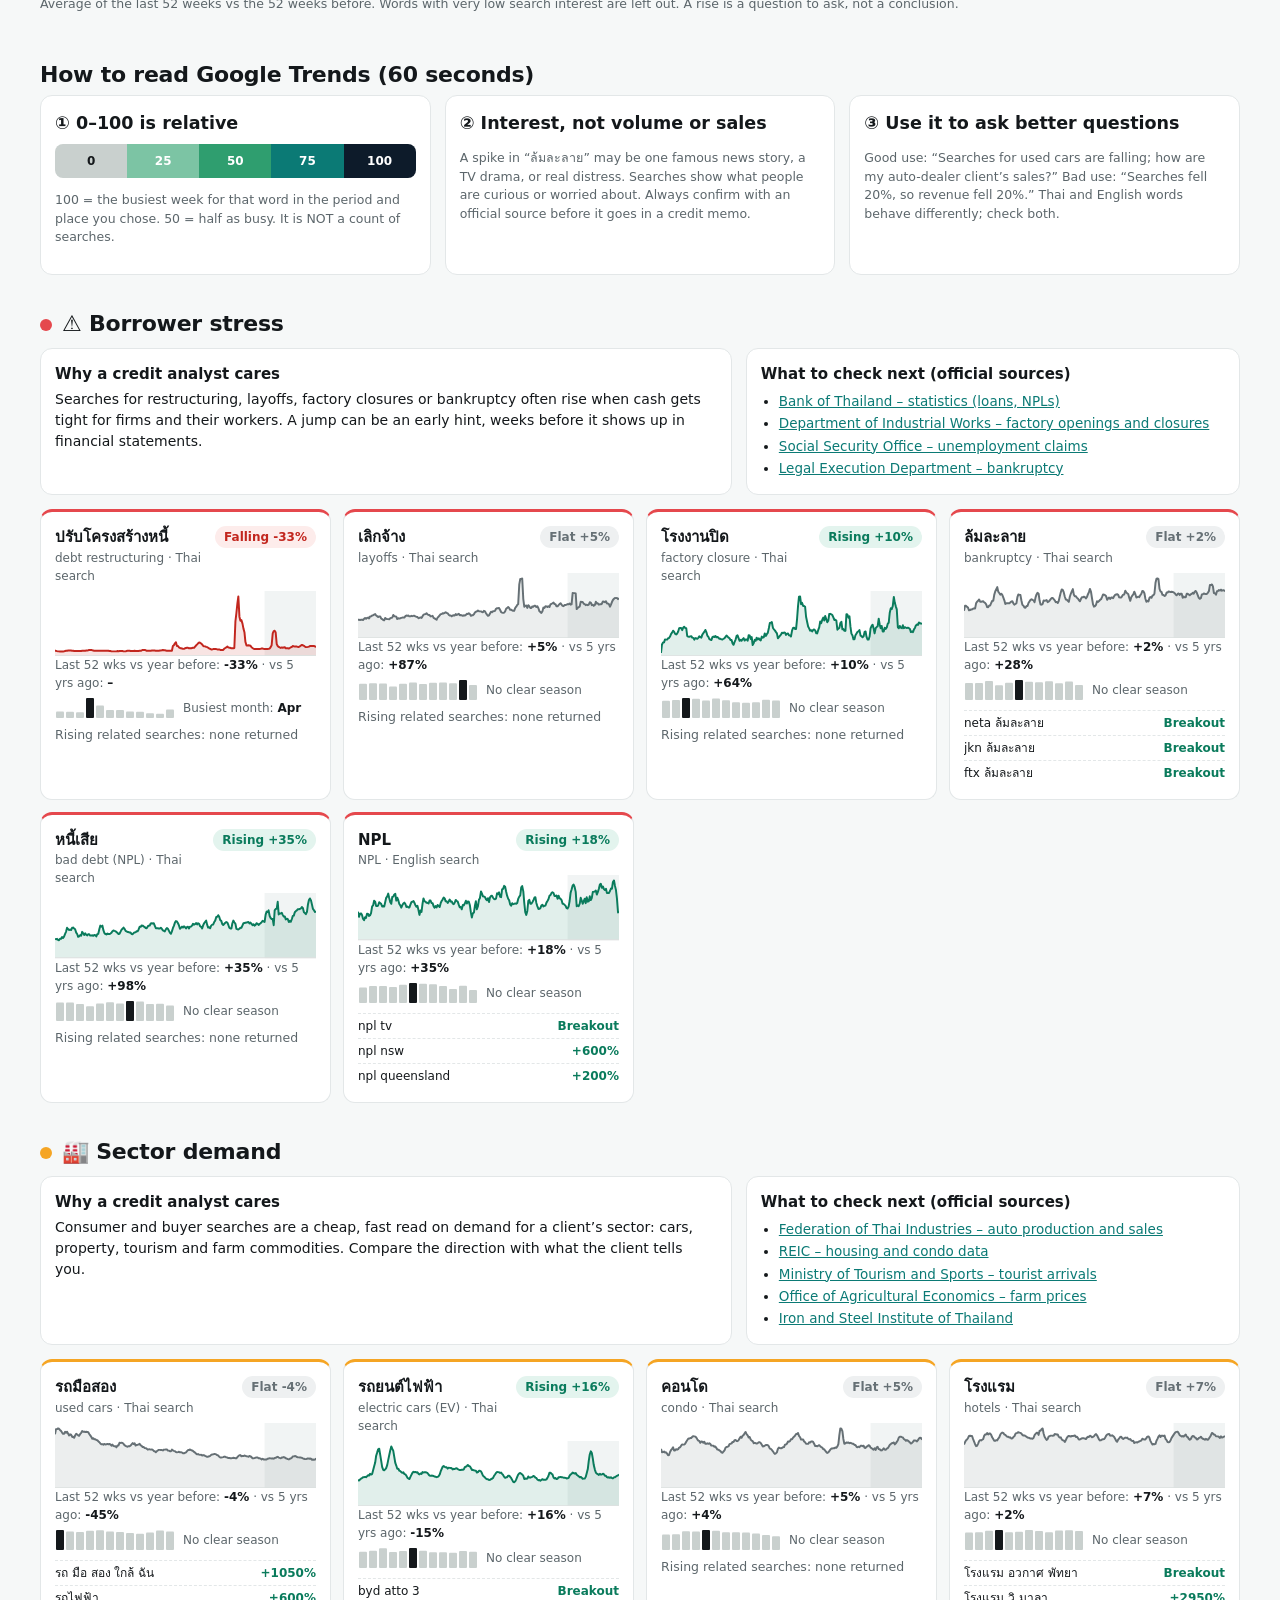
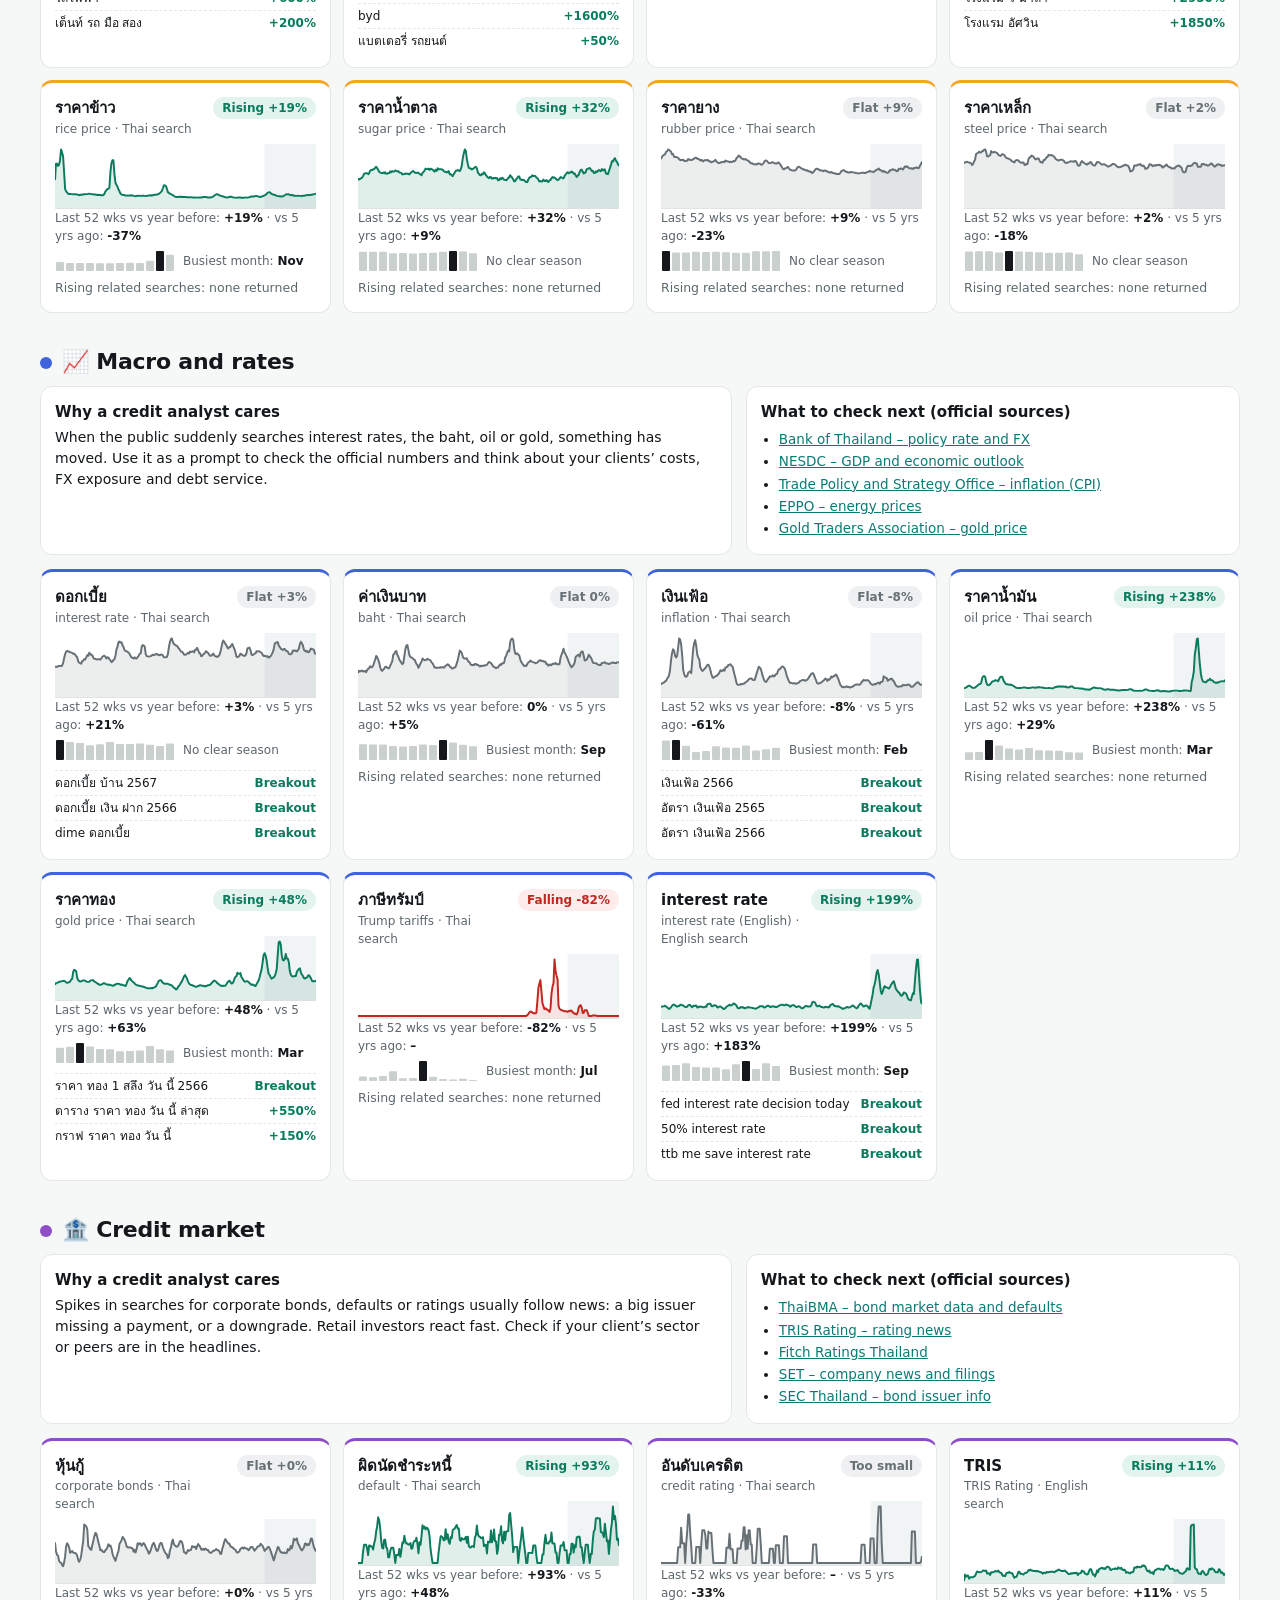
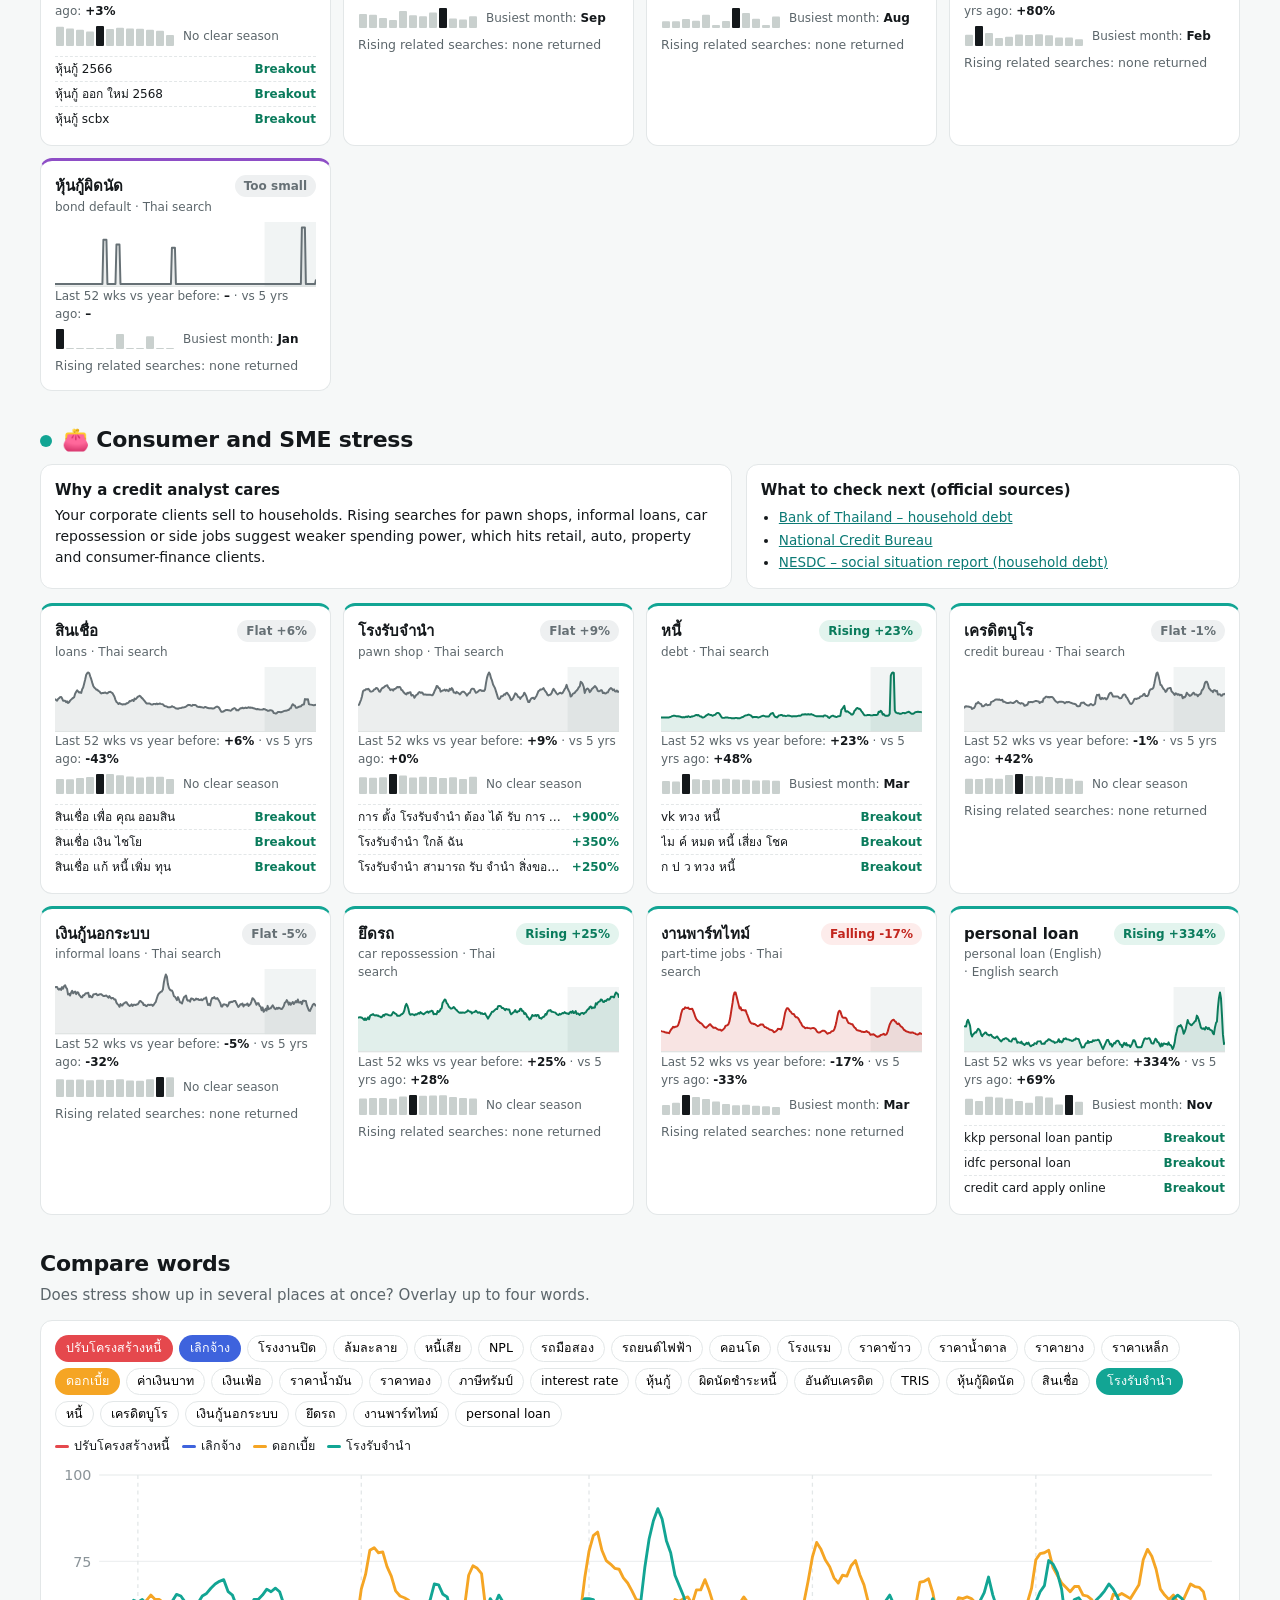
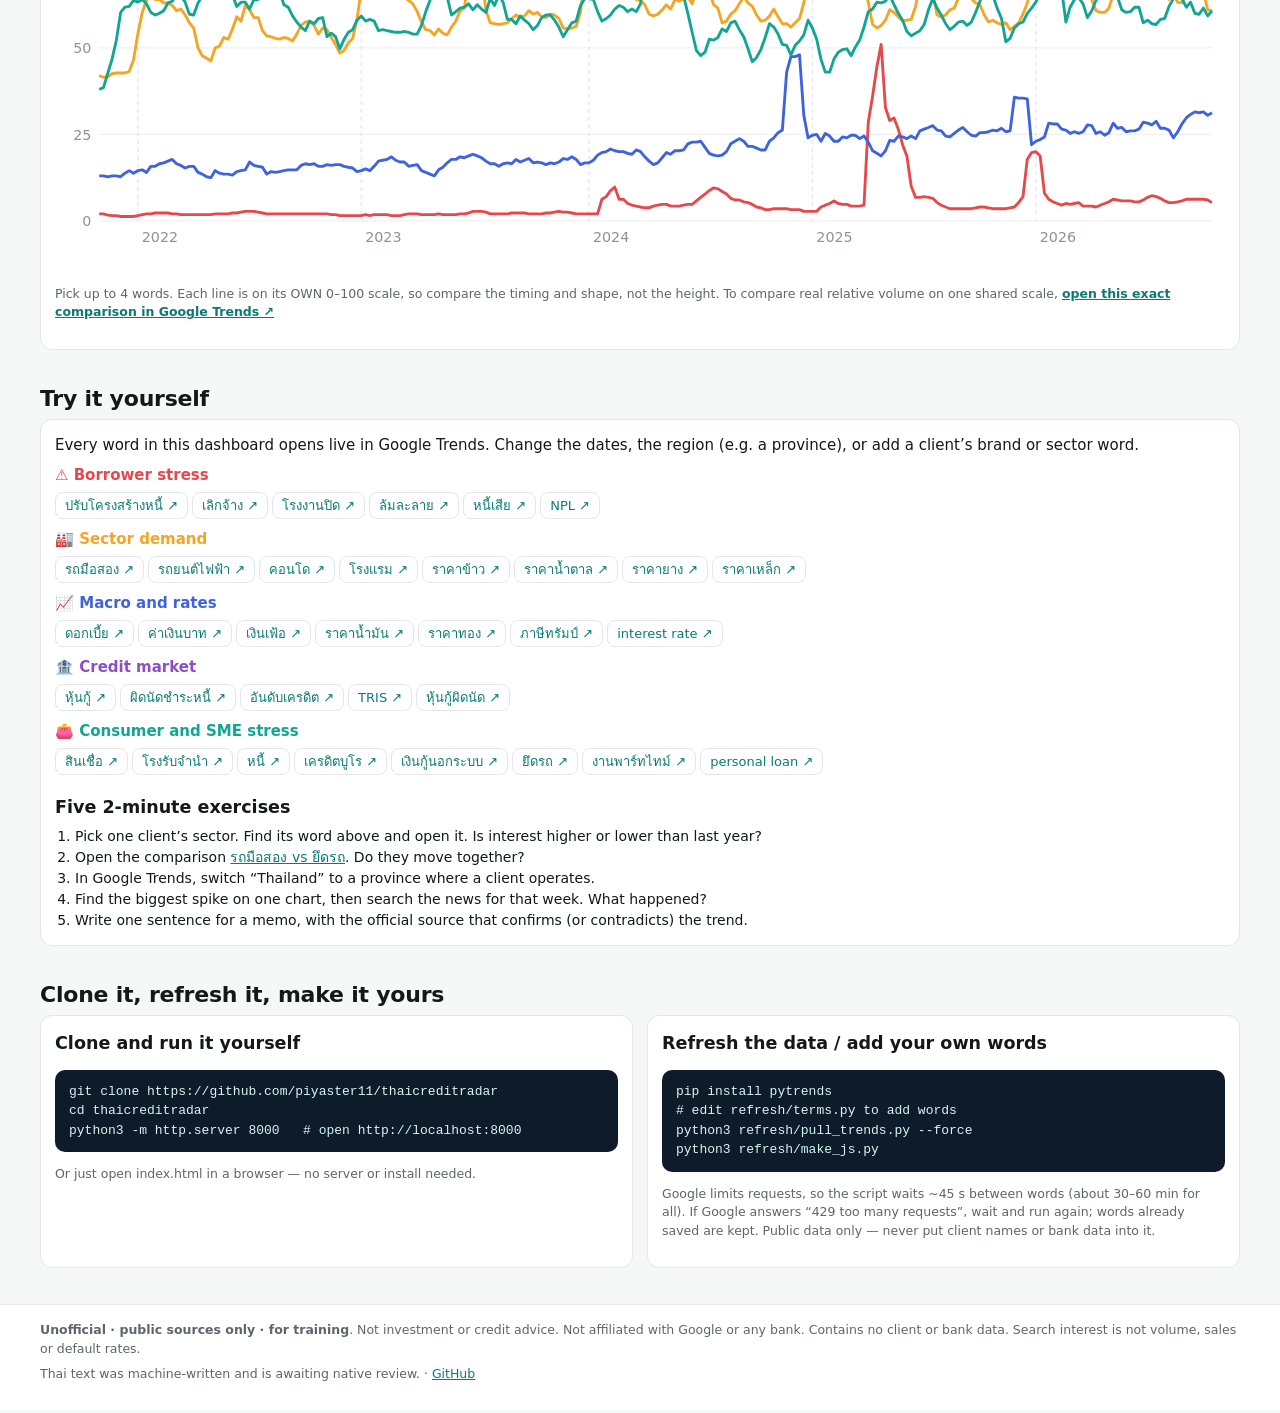
==== commit 4f6c4caa: "Go live: Thai Credit Risk headlines panel; daily news refresh" ====
--- a/index.html
+++ b/index.html
@@ -24,6 +24,8 @@
 <script src="data/trends.js"></script>
 <script src="data/credit_fg.js"></script>
 <script src="data/credit_fg_history.js"></script>
+<script src="data/credit_news.js"></script>
 <script src="app.js"></script>
+<script src="news.js"></script>
 </body>
 </html>
